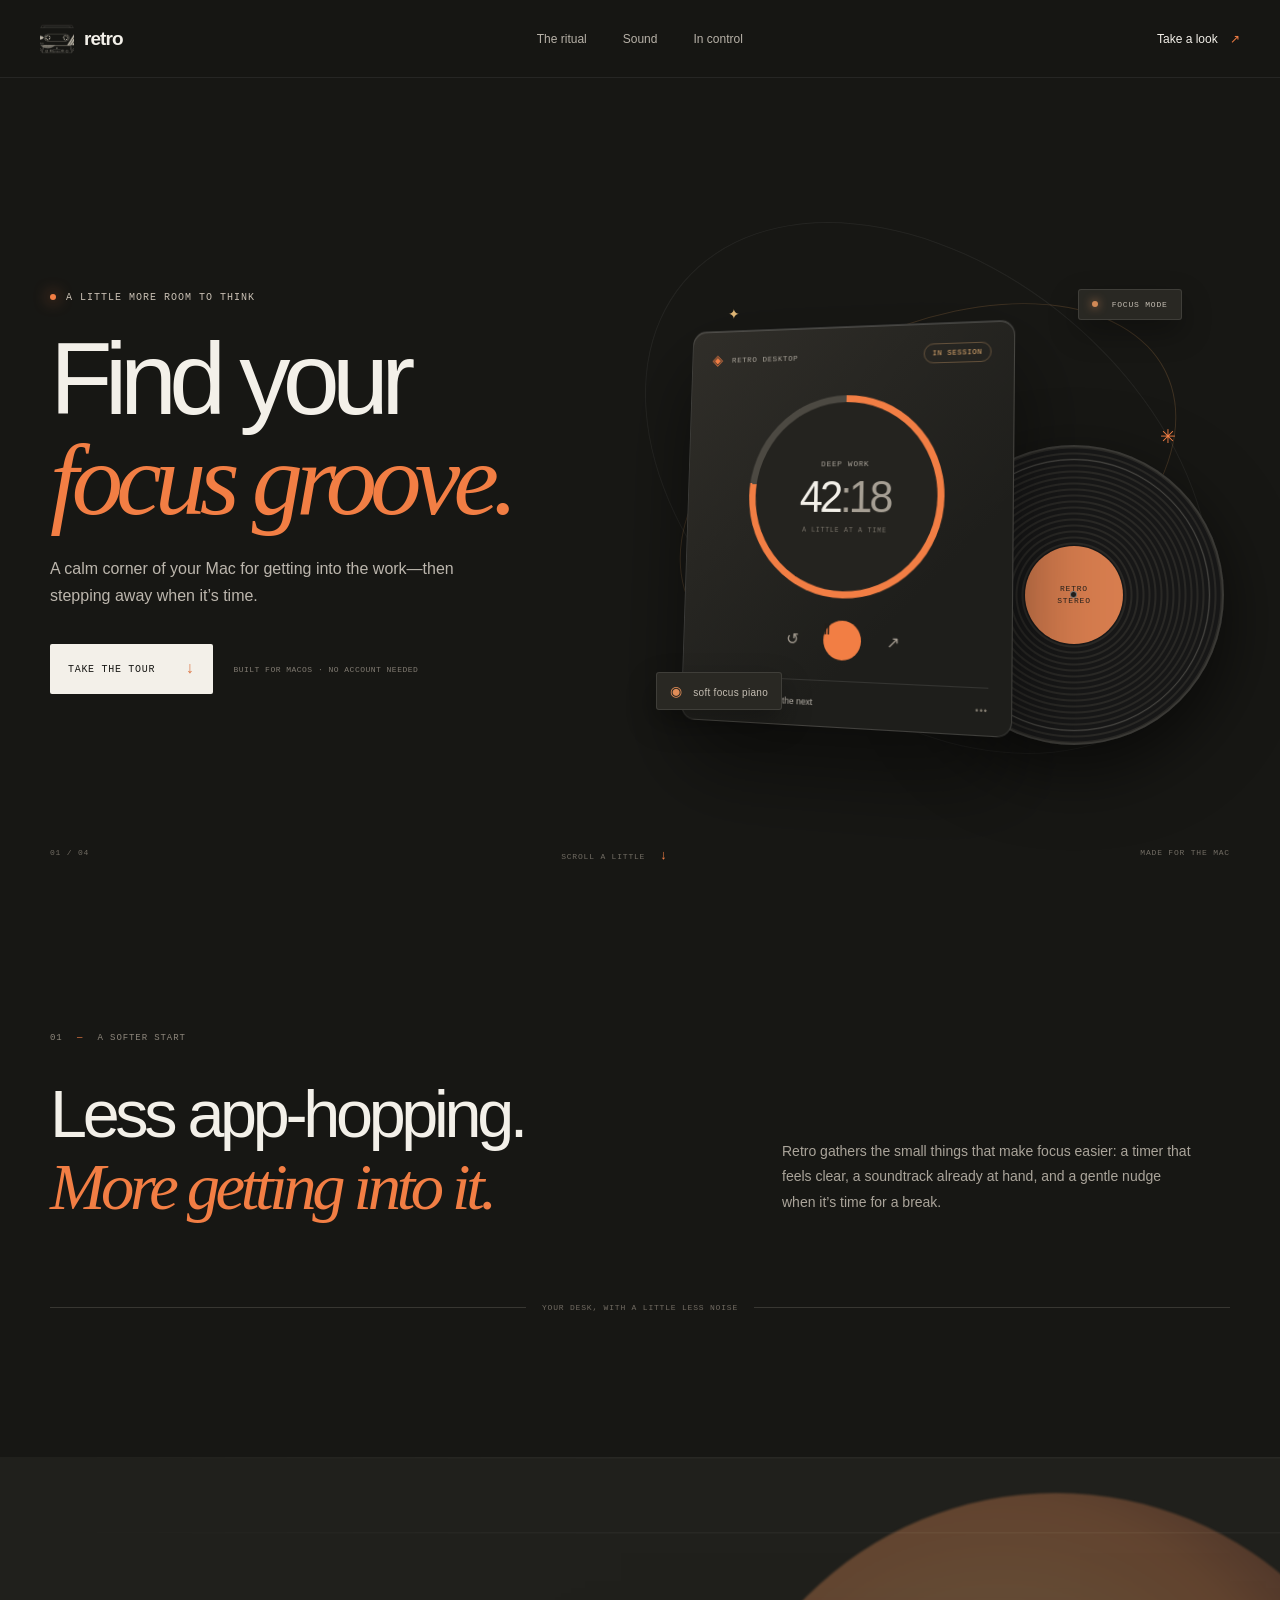
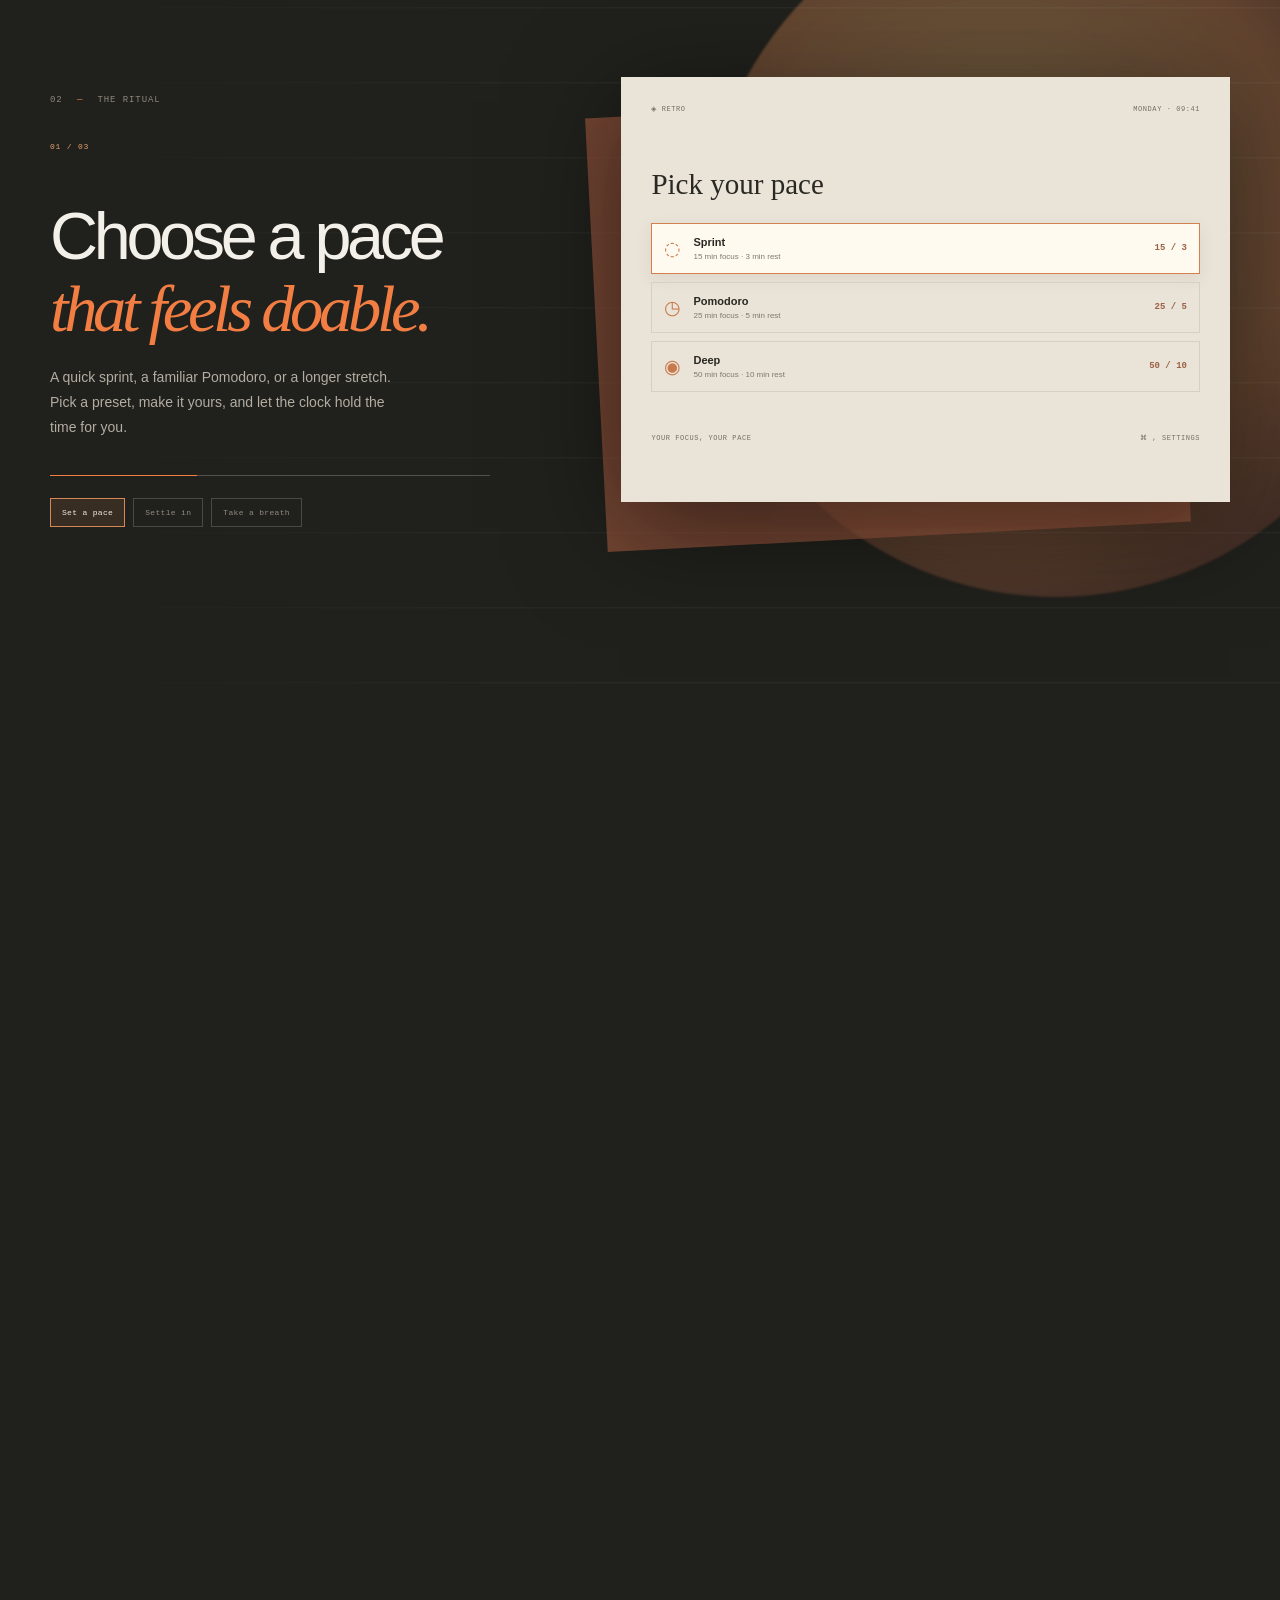
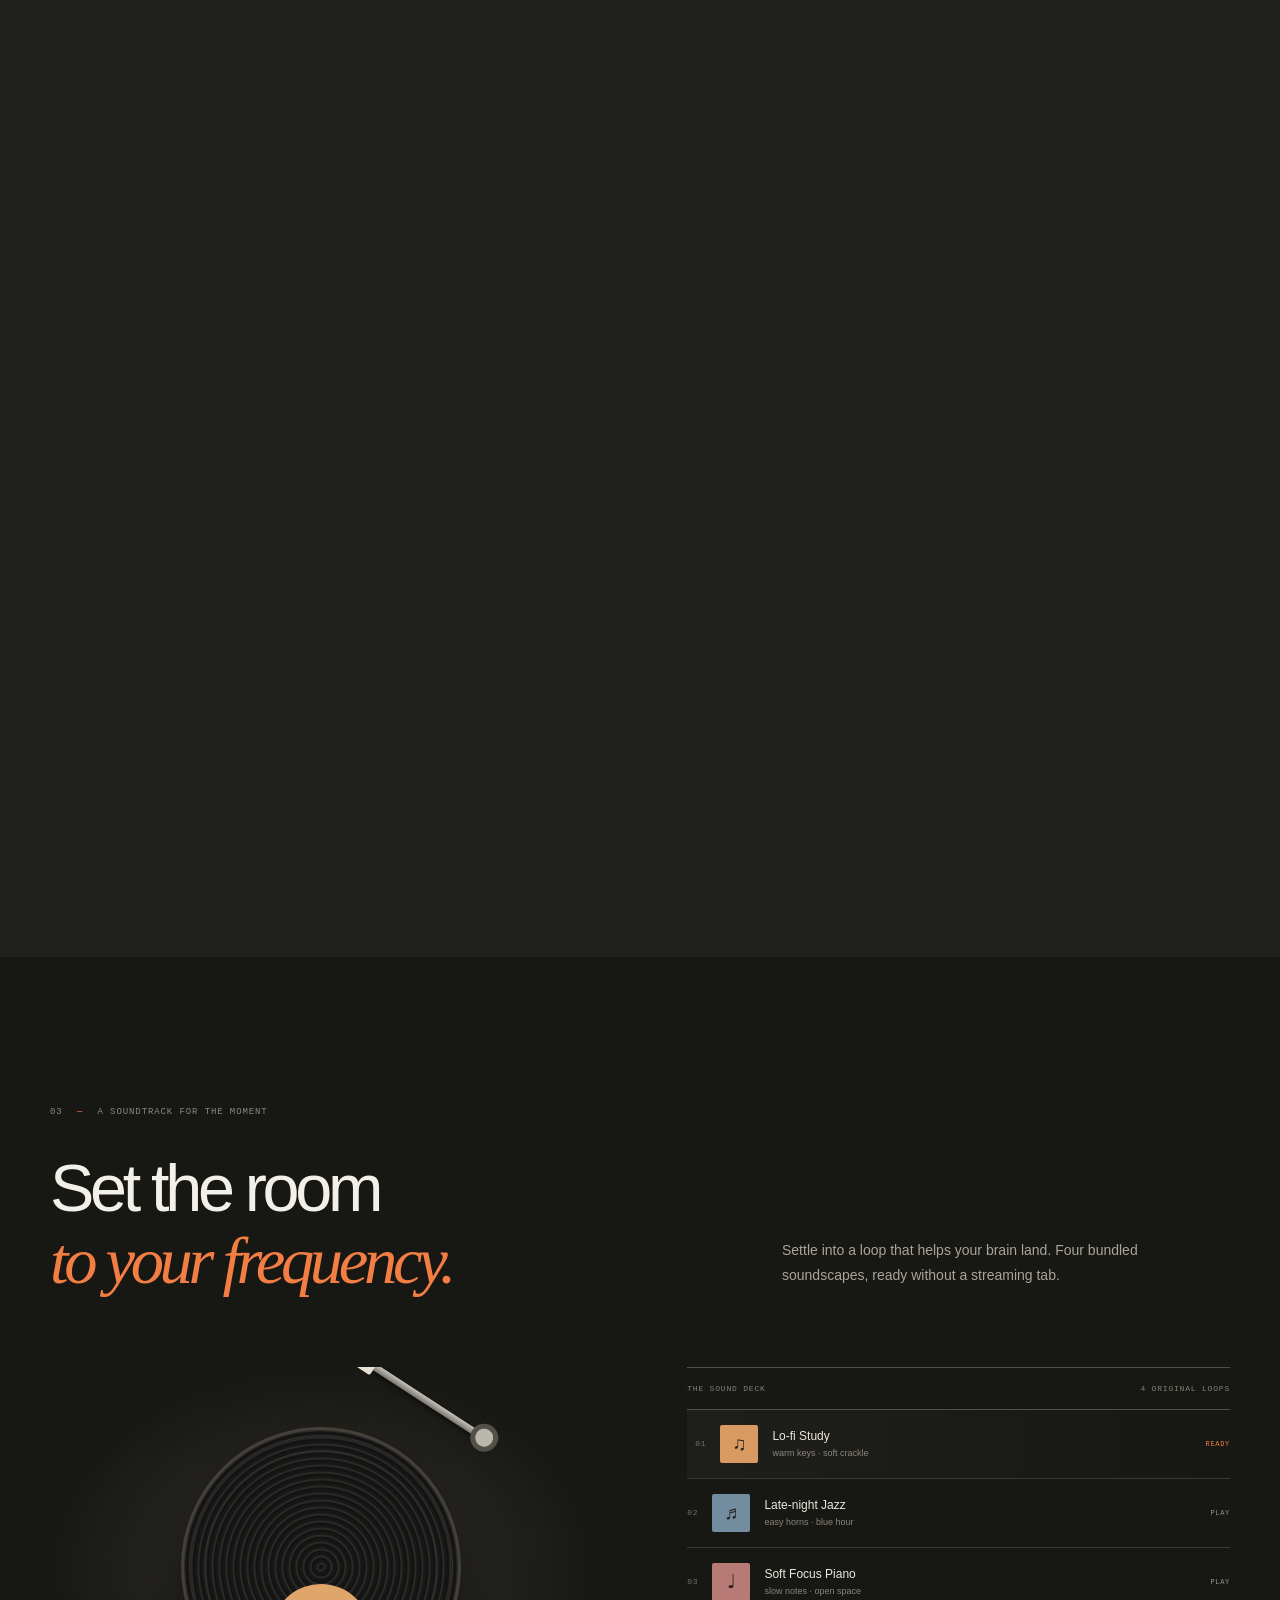
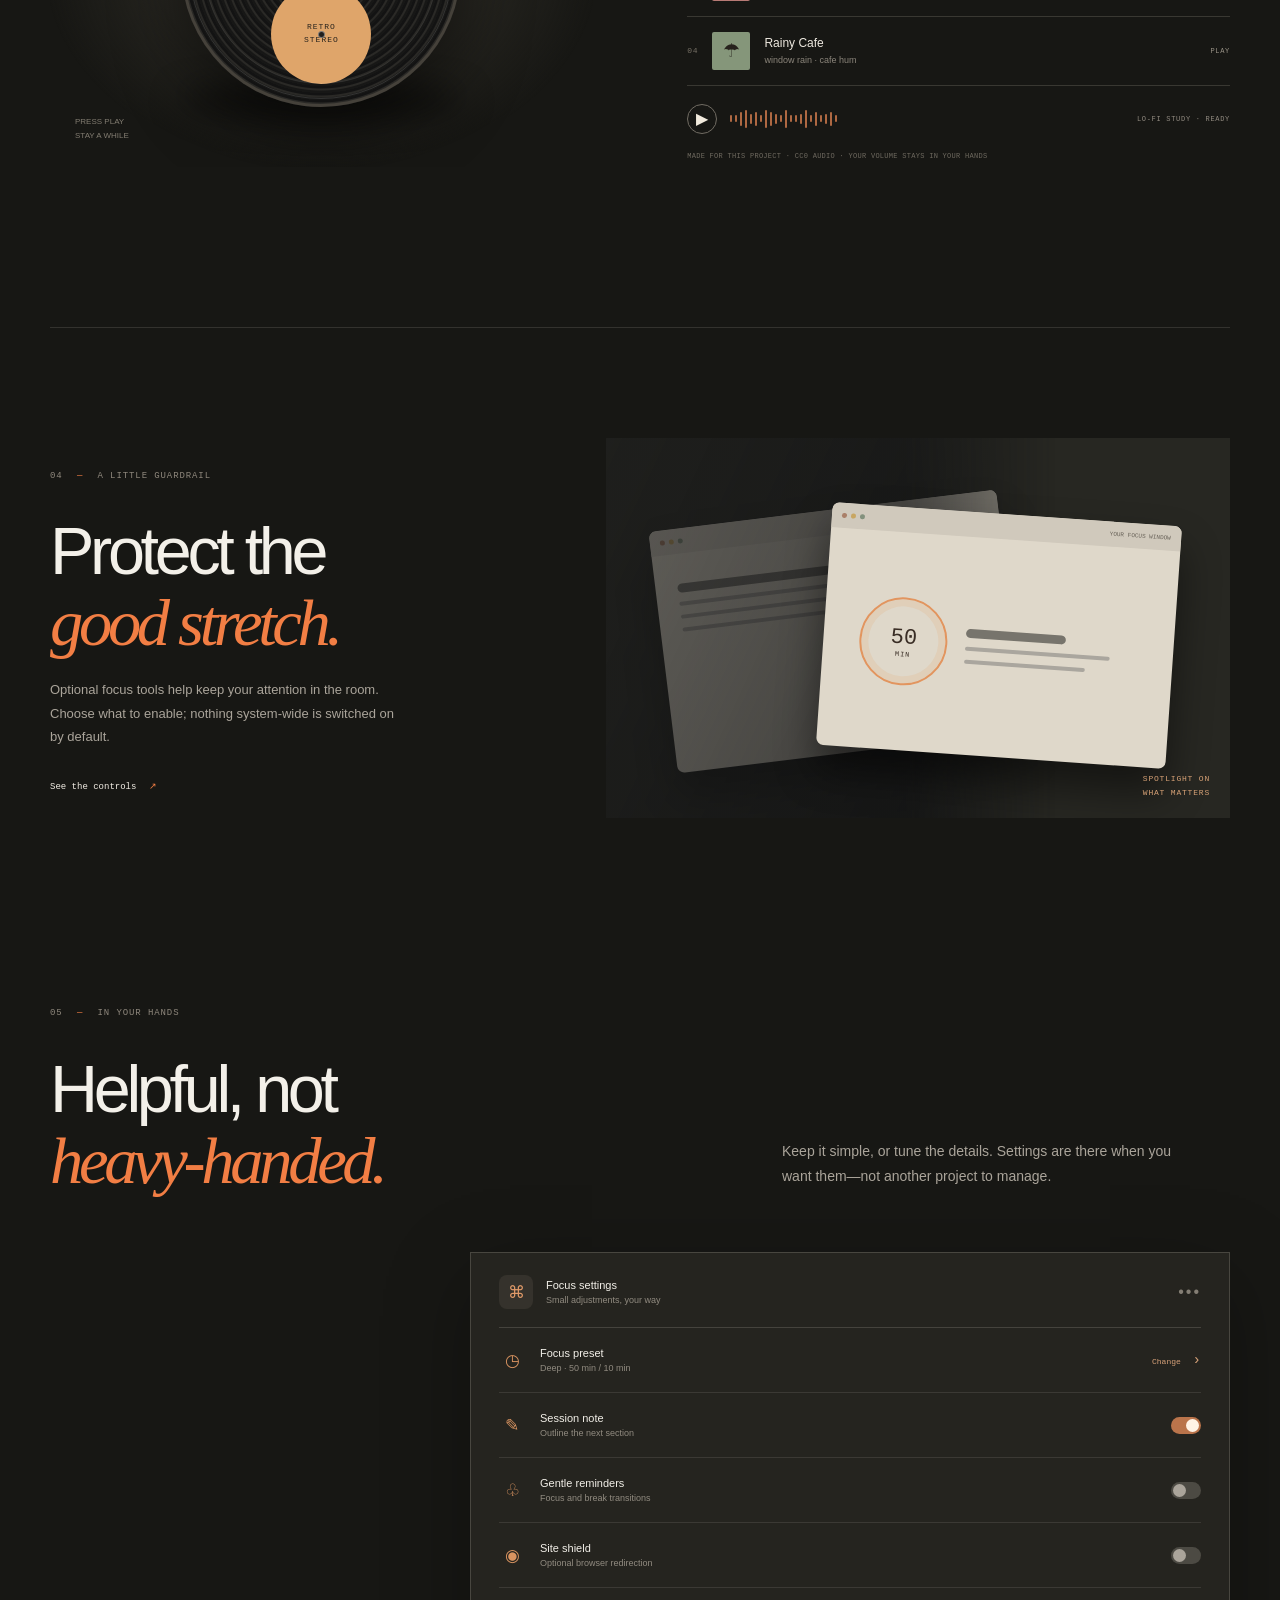
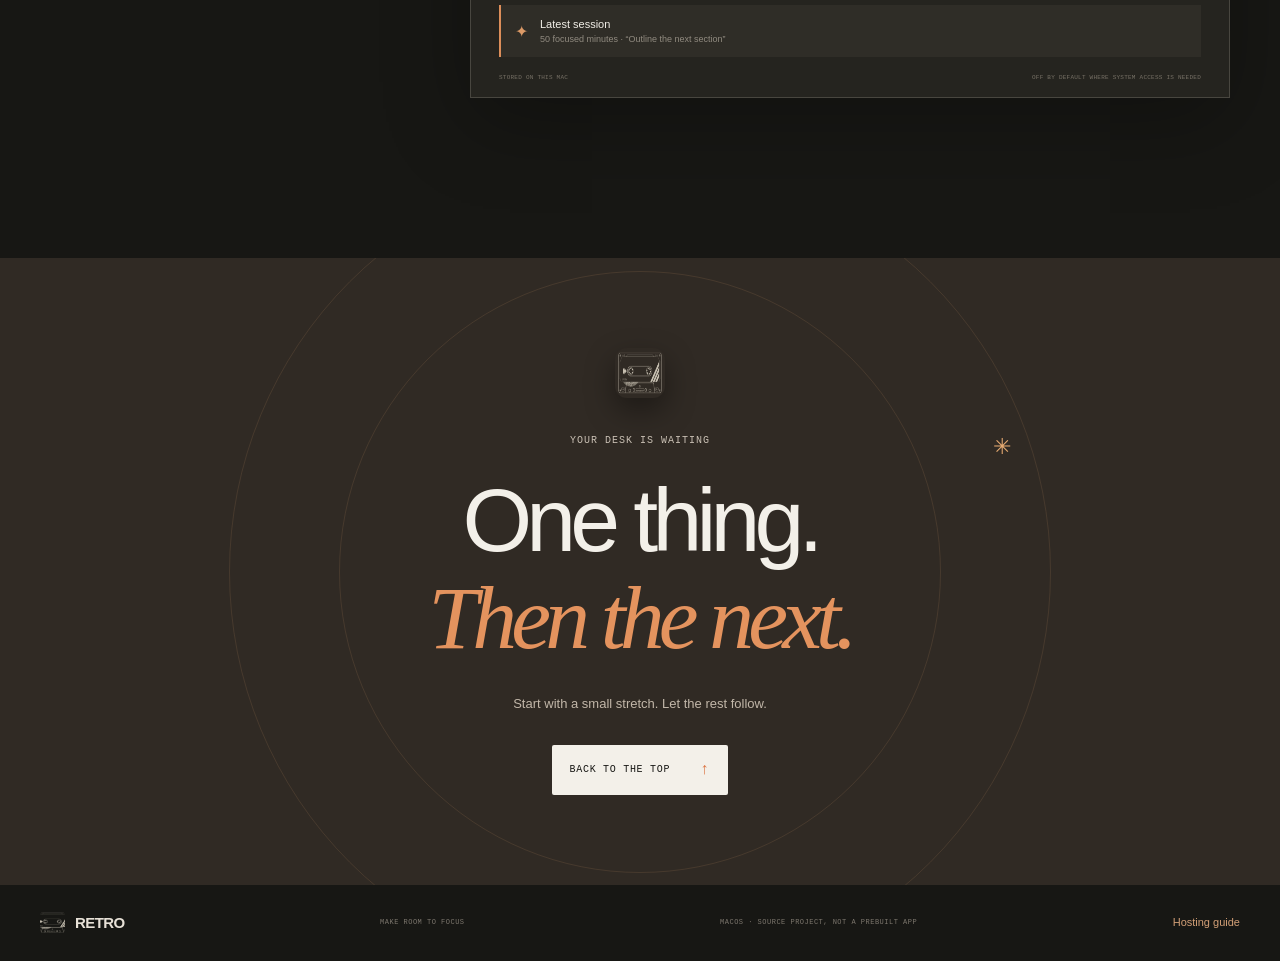
==== retro-site/index.html @ 79393a68 "Add files via upload" ====
<!doctype html>
<html lang="en">
<head>
  <meta charset="utf-8">
  <meta name="viewport" content="width=device-width, initial-scale=1">
  <meta name="theme-color" content="#11110f">
  <meta name="description" content="Retro is a native Mac focus timer with a vinyl sound deck, gentle breaks, and a little more room to think.">
  <title>Retro — make room to focus</title>
  <link rel="icon" type="image/png" href="assets/retro-icon.png">
  <link rel="stylesheet" href="styles.css">
  <script defer src="script.js"></script>
</head>
<body>
  <div class="scroll-meter" aria-hidden="true"><span id="scroll-progress"></span></div>
  <header class="topbar">
    <a class="brand" href="#top" aria-label="Retro home"><img src="assets/retro-mark.png" alt="" width="34" height="34"><span>retro</span></a>
    <nav aria-label="Main navigation"><a href="#ritual">The ritual</a><a href="#sound">Sound</a><a href="#controls">In control</a></nav>
    <a class="nav-cta" href="#inside">Take a look <span aria-hidden="true">↗</span></a>
  </header>

  <main id="top">
    <section class="hero section-shell">
      <div class="hero-copy reveal">
        <p class="eyebrow"><i></i> A little more room to think</p>
        <h1>Find your<br><em>focus groove.</em></h1>
        <p class="hero-lede">A calm corner of your Mac for getting into the work—then stepping away when it’s time.</p>
        <div class="hero-actions"><a class="button button-light" href="#ritual">Take the tour <span>↓</span></a><span class="micro-note">Built for macOS · no account needed</span></div>
      </div>
      <div class="hero-art reveal" aria-label="Illustration of Retro's focus timer and record player">
        <div class="orbit orbit-one"></div><div class="orbit orbit-two"></div>
        <div class="floating-label label-focus"><span class="pulse-dot"></span> FOCUS MODE</div>
        <div class="floating-label label-track"><span class="tiny-disc">◉</span> soft focus piano</div>
        <div class="device-card">
          <div class="device-top"><span class="mini-mark">◈</span><span>RETRO DESKTOP</span><span class="status-pill">IN SESSION</span></div>
          <div class="timer-ring"><div class="ring-inner"><span class="timer-caption">DEEP WORK</span><strong>42<span>:18</span></strong><span class="timer-sub">a little at a time</span></div></div>
          <div class="device-controls"><span class="control-icon">↺</span><span class="play-control" aria-hidden="true">Ⅱ</span><span class="control-icon">↗</span></div>
          <div class="device-task"><span class="task-check">✓</span><span>one thing, then the next</span><span class="task-more">•••</span></div>
        </div>
        <div class="vinyl vinyl-large"><div class="vinyl-label"><span>RETRO<br>STEREO</span><i></i></div></div>
        <div class="spark spark-a">✳</div><div class="spark spark-b">✦</div>
      </div>
      <div class="hero-bottom"><span>01 / 04</span><span class="scroll-hint">SCROLL A LITTLE <b>↓</b></span><span>MADE FOR THE MAC</span></div>
    </section>

    <section class="intro section-shell reveal" id="inside">
      <div class="section-index">01 <span>—</span> A softer start</div>
      <div class="intro-grid"><h2>Less app-hopping.<br><em>More getting into it.</em></h2><p>Retro gathers the small things that make focus easier: a timer that feels clear, a soundtrack already at hand, and a gentle nudge when it’s time for a break.</p></div>
      <div class="intro-rule"><span></span><span>YOUR DESK, WITH A LITTLE LESS NOISE</span><span></span></div>
    </section>

    <section class="story-stage" id="ritual">
      <div class="story-sticky">
        <div class="story-backdrop" aria-hidden="true"><div class="sun-disc"></div><div class="story-lines"></div></div>
        <div class="story-content">
          <div class="story-text">
            <p class="section-index">02 <span>—</span> The ritual</p>
            <p class="story-count" id="story-count">01 / 03</p>
            <h2 id="story-title">Choose a pace<br><em>that feels doable.</em></h2>
            <p id="story-body">A quick sprint, a familiar Pomodoro, or a longer stretch. Pick a preset, make it yours, and let the clock hold the time for you.</p>
            <div class="story-progress"><span id="story-progress"></span></div>
            <div class="story-tabs" role="tablist" aria-label="Focus ritual steps"><button class="story-tab active" data-story="0" role="tab" aria-selected="true">Set a pace</button><button class="story-tab" data-story="1" role="tab" aria-selected="false">Settle in</button><button class="story-tab" data-story="2" role="tab" aria-selected="false">Take a breath</button></div>
          </div>
          <div class="story-window"><div class="story-screen" id="story-screen"><div class="screen-top"><span>◈ RETRO</span><span>MONDAY · 09:41</span></div><div class="preset-head">Pick your pace</div><div class="preset-list"><div class="preset selected"><span class="preset-symbol">◌</span><span><b>Sprint</b><small>15 min focus · 3 min rest</small></span><strong>15 / 3</strong></div><div class="preset"><span class="preset-symbol">◷</span><span><b>Pomodoro</b><small>25 min focus · 5 min rest</small></span><strong>25 / 5</strong></div><div class="preset"><span class="preset-symbol">◉</span><span><b>Deep</b><small>50 min focus · 10 min rest</small></span><strong>50 / 10</strong></div></div><div class="screen-bottom"><span>YOUR FOCUS, YOUR PACE</span><span>⌘ , SETTINGS</span></div></div><div class="window-shadow"></div></div>
        </div>
      </div>
      <div class="story-steps" aria-hidden="true"><div class="story-step" data-step="0"></div><div class="story-step" data-step="1"></div><div class="story-step" data-step="2"></div></div>
    </section>

    <section class="sound-section section-shell" id="sound">
      <div class="section-index">03 <span>—</span> A soundtrack for the moment</div>
      <div class="sound-head"><h2>Set the room<br><em>to your frequency.</em></h2><p>Settle into a loop that helps your brain land. Four bundled soundscapes, ready without a streaming tab.</p></div>
      <div class="sound-layout">
        <div class="record-scene"><div class="record-shadow"></div><div class="record"><div class="groove groove-1"></div><div class="groove groove-2"></div><div class="groove groove-3"></div><div class="record-center"><span>RETRO<br>STEREO</span><i></i></div></div><div class="tonearm"><span></span></div><div class="sound-note">PRESS PLAY<br>STAY A WHILE</div></div>
        <div class="track-picker"><div class="track-picker-top"><span>THE SOUND DECK</span><span>4 ORIGINAL LOOPS</span></div>
          <button class="track-row active" data-track="lofi-study"><span class="track-number">01</span><span class="track-art art-amber">♫</span><span class="track-meta"><b>Lo-fi Study</b><small>warm keys · soft crackle</small></span><span class="track-state">READY</span></button>
          <button class="track-row" data-track="late-night-jazz"><span class="track-number">02</span><span class="track-art art-blue">♬</span><span class="track-meta"><b>Late-night Jazz</b><small>easy horns · blue hour</small></span><span class="track-state">PLAY</span></button>
          <button class="track-row" data-track="soft-piano"><span class="track-number">03</span><span class="track-art art-rose">♩</span><span class="track-meta"><b>Soft Focus Piano</b><small>slow notes · open space</small></span><span class="track-state">PLAY</span></button>
          <button class="track-row" data-track="rainy-cafe"><span class="track-number">04</span><span class="track-art art-green">☂</span><span class="track-meta"><b>Rainy Cafe</b><small>window rain · cafe hum</small></span><span class="track-state">PLAY</span></button>
          <div class="deck-controls"><button id="audio-toggle" class="audio-button" aria-label="Play soundtrack preview">▶</button><div class="waveform" aria-hidden="true"><i></i><i></i><i></i><i></i><i></i><i></i><i></i><i></i><i></i><i></i><i></i><i></i><i></i><i></i><i></i><i></i><i></i><i></i><i></i><i></i><i></i><i></i></div><span class="audio-label" id="audio-label">LO-FI STUDY · READY</span></div>
          <audio id="deck-audio" preload="none" loop src="assets/audio/lofi-study.wav"></audio>
          <p class="sound-footnote">Made for this project · CC0 audio · your volume stays in your hands</p>
        </div>
      </div>
    </section>

    <section class="focus-band section-shell">
      <div class="band-copy"><p class="section-index">04 <span>—</span> A little guardrail</p><h2>Protect the<br><em>good stretch.</em></h2><p>Optional focus tools help keep your attention in the room. Choose what to enable; nothing system-wide is switched on by default.</p><a class="text-link" href="#controls">See the controls <span>↗</span></a></div>
      <div class="curtain-visual"><div class="app-window back-window"><div class="window-dots"><i></i><i></i><i></i></div><div class="fake-lines"><b></b><i></i><i></i><i></i></div></div><div class="app-window front-window"><div class="window-dots"><i></i><i></i><i></i><span>YOUR FOCUS WINDOW</span></div><div class="focus-art"><div class="focus-orb">50<small>MIN</small></div><div class="fake-lines"><b></b><i></i><i></i></div></div></div><div class="curtain-wash"></div><div class="curtain-caption">SPOTLIGHT ON<br>WHAT MATTERS</div></div>
    </section>

    <section class="controls-section section-shell" id="controls">
      <div class="section-index">05 <span>—</span> In your hands</div><div class="controls-head"><h2>Helpful, not<br><em>heavy-handed.</em></h2><p>Keep it simple, or tune the details. Settings are there when you want them—not another project to manage.</p></div>
      <div class="settings-card"><div class="settings-title"><span class="settings-icon">⌘</span><span><b>Focus settings</b><small>Small adjustments, your way</small></span><span class="settings-dots">•••</span></div><div class="settings-item"><span class="setting-symbol">◷</span><span><b>Focus preset</b><small>Deep · 50 min / 10 min</small></span><span class="setting-value">Change <i>›</i></span></div><div class="settings-item"><span class="setting-symbol">✎</span><span><b>Session note</b><small>Outline the next section</small></span><span class="setting-switch on"><i></i></span></div><div class="settings-item"><span class="setting-symbol">♧</span><span><b>Gentle reminders</b><small>Focus and break transitions</small></span><span class="setting-switch"><i></i></span></div><div class="settings-item"><span class="setting-symbol">◉</span><span><b>Site shield</b><small>Optional browser redirection</small></span><span class="setting-switch"><i></i></span></div><div class="settings-note"><span>✦</span><span><b>Latest session</b><small>50 focused minutes · “Outline the next section”</small></span></div><div class="settings-bottom"><span>STORED ON THIS MAC</span><span>OFF BY DEFAULT WHERE SYSTEM ACCESS IS NEEDED</span></div></div>
    </section>

    <section class="closing section-shell"><div class="closing-mark"><img src="assets/retro-mark.png" alt="" width="50" height="50"></div><p class="eyebrow">YOUR DESK IS WAITING</p><h2>One thing.<br><em>Then the next.</em></h2><p>Start with a small stretch. Let the rest follow.</p><a href="#top" class="button button-light">Back to the top <span>↑</span></a><div class="closing-spark">✳</div></section>
  </main>
  <footer class="footer"><a class="brand footer-brand" href="#top"><img src="assets/retro-mark.png" alt="" width="25" height="25"><span>retro</span></a><span>MAKE ROOM TO FOCUS</span><span>MACOS · SOURCE PROJECT, NOT A PREBUILT APP</span><a href="README.md">Hosting guide</a></footer>
</body>
</html>
---- retro-site/styles.css ----
:root{--ink:#171714;--paper:#f3f0e9;--cream:#e8e2d6;--orange:#f27e44;--amber:#e8b166;--muted:#8f8a80;--line:rgba(255,255,255,.15);--mono:'DM Mono',monospace;--sans:'DM Sans',sans-serif;--serif:'Playfair Display',Georgia,serif;--mx:min(1180px,calc(100% - 88px));}
*{box-sizing:border-box}html{scroll-behavior:smooth;scroll-padding-top:88px}body{margin:0;background:var(--ink);color:var(--paper);font-family:var(--sans);-webkit-font-smoothing:antialiased}a{color:inherit;text-decoration:none}button{font:inherit}.scroll-meter{height:2px;position:fixed;z-index:30;top:0;left:0;right:0;background:transparent}.scroll-meter span{display:block;width:0;height:100%;background:var(--orange);transform-origin:left}.topbar{height:78px;padding:0 max(40px,calc((100% - 1320px)/2));display:flex;align-items:center;justify-content:space-between;position:sticky;top:0;z-index:20;background:rgba(23,23,20,.82);backdrop-filter:blur(20px);border-bottom:1px solid rgba(255,255,255,.07)}.brand{display:flex;align-items:center;gap:10px;font-size:19px;font-weight:600;letter-spacing:-.05em}.brand img{border-radius:8px;object-fit:cover}.topbar nav{display:flex;gap:36px;color:#b8b2a8;font-size:12px}.topbar nav a,.nav-cta,.text-link{transition:color .2s}.topbar nav a:hover,.nav-cta:hover,.text-link:hover{color:var(--orange)}.nav-cta{font-size:12px;color:var(--paper)}.nav-cta span{color:var(--orange);margin-left:9px}.section-shell{width:var(--mx);margin:0 auto}.hero{height:min(810px,calc(100svh - 78px));min-height:680px;position:relative;display:grid;grid-template-columns:1fr 1.05fr;align-items:center;padding-top:10px}.eyebrow,.section-index,.micro-note,.hero-bottom,.floating-label,.device-top,.timer-caption,.timer-sub,.task-check,.hero-bottom,.intro-rule,.story-count,.story-tab,.screen-top,.screen-bottom,.track-picker-top,.track-number,.track-state,.audio-label,.sound-footnote,.curtain-caption,.settings-bottom,.footer,.button{font-family:var(--mono);text-transform:uppercase;letter-spacing:.1em}.eyebrow{font-size:10px;color:#c9c0b4;display:flex;align-items:center;gap:10px}.eyebrow i{width:6px;height:6px;border-radius:50%;background:var(--orange);box-shadow:0 0 16px var(--orange)}.hero h1{font-size:clamp(60px,8vw,112px);line-height:.98;letter-spacing:-.075em;margin:26px 0 24px;font-weight:500}.hero h1 em,.intro h2 em,.story-text h2 em,.sound-head h2 em,.band-copy h2 em,.controls-head h2 em,.closing h2 em{font-family:var(--serif);font-weight:500;letter-spacing:-.065em}.hero h1 em{color:var(--orange)}.hero-lede{color:#bcb6ad;font-size:16px;line-height:1.7;max-width:410px}.hero-actions{display:flex;align-items:center;gap:20px;margin-top:35px}.button{display:inline-flex;align-items:center;gap:30px;padding:16px 18px;font-size:10px;letter-spacing:.07em;border-radius:2px;transition:transform .2s,background .2s}.button:hover{transform:translateY(-3px)}.button-light{background:var(--paper);color:var(--ink)}.button-light span{font-size:16px;color:#dc7543}.micro-note{font-size:8px;color:#817b72;letter-spacing:.06em}.hero-art{position:relative;height:570px;display:grid;place-items:center;perspective:900px}.orbit{position:absolute;border:1px solid rgba(231,166,97,.19);border-radius:50%;transform:rotate(-26deg)}.orbit-one{width:530px;height:320px}.orbit-two{width:640px;height:440px;transform:rotate(40deg);border-color:rgba(255,255,255,.06)}.device-card{width:340px;padding:20px 22px 16px;border-radius:15px;background:linear-gradient(135deg,#302e29,#1e1e1b 70%);box-shadow:0 40px 90px rgba(0,0,0,.5),inset 0 1px rgba(255,255,255,.15);border:1px solid rgba(255,255,255,.12);position:absolute;z-index:2;left:8%;top:21%;transform:rotateY(-12deg) rotateX(4deg);animation:float 7s ease-in-out infinite}.device-top{font-size:8px;color:#aaa49a;display:flex;align-items:center;gap:9px}.mini-mark{color:var(--orange);font-size:15px}.status-pill{margin-left:auto;color:#f0b777;border:1px solid rgba(240,183,119,.3);border-radius:20px;padding:5px 8px;font-size:7px}.timer-ring{width:204px;height:204px;margin:30px auto 22px;border-radius:50%;background:conic-gradient(var(--orange) 0 77%,#4c4942 77% 100%);display:grid;place-items:center;position:relative}.timer-ring:before{content:"";position:absolute;inset:7px;border-radius:50%;background:#24231f}.ring-inner{display:flex;flex-direction:column;align-items:center;z-index:1}.timer-caption{font-size:8px;color:#aaa49a}.ring-inner strong{font-size:44px;letter-spacing:-.07em;font-weight:500;margin:4px 0}.ring-inner strong span{color:#a69f94}.timer-sub{font-size:7px;color:#777168}.device-controls{display:flex;align-items:center;justify-content:center;gap:26px}.control-icon{color:#a39b90;font-size:16px}.play-control{border:0;width:39px;height:39px;border-radius:50%;background:var(--orange);color:#211d19;cursor:pointer;font-size:15px}.device-task{display:flex;gap:10px;align-items:center;border-top:1px solid rgba(255,255,255,.1);margin-top:20px;padding-top:14px;color:#beb8af;font-size:9px}.task-check{font-size:9px;color:#151512;background:#89a58c;border-radius:50%;width:14px;height:14px;display:grid;place-items:center}.task-more{margin-left:auto;color:#857e72;letter-spacing:1px}.vinyl{position:absolute;width:300px;height:300px;border-radius:50%;background:repeating-radial-gradient(circle at center,#171717 0 2px,#292825 3px 4px,#171717 5px 6px);box-shadow:0 24px 70px rgba(0,0,0,.6),inset 0 0 0 2px #3a3935;display:grid;place-items:center}.vinyl-large{right:1%;bottom:5%;animation:spin 38s linear infinite}.vinyl:before{content:"";position:absolute;width:90%;height:90%;border-radius:50%;border:1px solid rgba(255,255,255,.12)}.vinyl-label{width:98px;height:98px;border-radius:50%;background:#d87d4e;color:#27221d;display:grid;place-items:center;text-align:center;font-family:var(--mono);font-size:8px;line-height:1.5;letter-spacing:.1em;position:relative}.vinyl-label i,.record-center i{position:absolute;width:7px;height:7px;border-radius:50%;background:#211e1b;border:1px solid rgba(255,255,255,.4)}.floating-label{position:absolute;z-index:3;background:#292823;border:1px solid rgba(255,255,255,.1);padding:10px 13px;border-radius:3px;font-size:8px;color:#c5beb3;box-shadow:0 12px 30px #0005}.label-focus{right:8%;top:15%}.label-track{left:5%;bottom:11%;font-family:var(--sans);text-transform:none;letter-spacing:.03em;font-size:10px}.pulse-dot{display:inline-block;width:6px;height:6px;background:#d18956;border-radius:50%;margin-right:8px;box-shadow:0 0 10px #d18956}.tiny-disc{color:#e08c57;font-size:14px;margin-right:8px}.spark{position:absolute;color:var(--orange);font-size:19px}.spark-a{right:9%;top:39%}.spark-b{left:17%;top:18%;color:#e7bc79;font-size:14px}.hero-bottom{position:absolute;bottom:25px;left:0;right:0;display:flex;justify-content:space-between;color:#716c63;font-size:8px}.scroll-hint b{color:var(--orange);margin-left:9px;font-size:13px}.intro{padding-top:145px;padding-bottom:145px}.section-index{font-size:9px;color:#8e877c}.section-index span{color:var(--orange);padding:0 8px}.intro-grid,.sound-head,.controls-head{display:grid;grid-template-columns:1.2fr .8fr;gap:60px;align-items:end;margin-top:36px}.intro h2,.story-text h2,.sound-head h2,.band-copy h2,.controls-head h2,.closing h2{font-weight:500;font-size:clamp(42px,5.2vw,70px);line-height:1.08;letter-spacing:-.065em;margin:0}.intro h2 em,.story-text h2 em,.sound-head h2 em,.band-copy h2 em,.controls-head h2 em,.closing h2 em{color:var(--orange)}.intro-grid p,.sound-head p,.controls-head p{color:#aaa49a;line-height:1.8;font-size:14px;max-width:410px;margin:0 0 8px}.intro-rule{display:flex;align-items:center;gap:16px;color:#716b62;font-size:8px;margin-top:80px}.intro-rule span:first-child,.intro-rule span:last-child{height:1px;background:#383732;flex:1}.story-stage{height:300vh;position:relative;background:#20201c}.story-sticky{height:100vh;min-height:700px;position:sticky;top:0;overflow:hidden;display:flex;align-items:center}.story-backdrop{position:absolute;inset:0;overflow:hidden}.sun-disc{position:absolute;width:55vw;height:55vw;max-width:760px;max-height:760px;border-radius:50%;right:-10%;top:4%;background:radial-gradient(circle at 42% 44%,#f7c982,#dd8854 53%,#7a4136 78%,transparent 79%);opacity:.35;filter:blur(1px);transition:transform .8s ease}.story-lines{position:absolute;inset:0;background:repeating-linear-gradient(0deg,transparent 0 73px,rgba(255,255,255,.04) 74px 75px);mask-image:linear-gradient(90deg,transparent,#000 50%,#000)}.story-content{width:var(--mx);margin:auto;display:grid;grid-template-columns:.82fr 1.18fr;gap:9%;align-items:center;position:relative;z-index:1}.story-text{max-width:440px}.story-text h2{margin:50px 0 20px}.story-text>p:not(.section-index):not(.story-count){font-size:14px;line-height:1.8;color:#b3ada2;max-width:360px}.story-count{font-size:8px;color:#e2a46f;margin-top:37px}.story-progress{height:1px;background:#54514a;margin-top:35px;position:relative}.story-progress span{position:absolute;left:0;top:0;width:33%;height:1px;background:var(--orange);transition:width .4s}.story-tabs{display:flex;gap:8px;margin-top:22px}.story-tab{font-size:8px;letter-spacing:.04em;text-transform:none;color:#918b81;border:1px solid #4b4943;background:transparent;padding:9px 11px;cursor:pointer}.story-tab.active{color:#f5eee4;border-color:#d88856;background:rgba(216,136,86,.12)}.story-window{position:relative;padding:0 0 35px 25px}.story-screen{min-height:425px;background:#e9e3d8;color:#292822;padding:28px 30px 22px;box-shadow:0 25px 100px #0008;position:relative;z-index:1;transition:transform .5s,opacity .4s}.window-shadow{position:absolute;left:0;right:50px;top:26px;bottom:0;background:#a75d42;opacity:.62;transform:rotate(-3deg)}.screen-top,.screen-bottom{font-size:7px;letter-spacing:.08em;color:#756e63;display:flex;justify-content:space-between}.preset-head{font-family:var(--serif);font-size:29px;margin:55px 0 22px}.preset-list{display:grid;gap:8px}.preset{border:1px solid #d5cfc4;padding:12px;display:flex;gap:12px;align-items:center}.preset.selected{background:#fffaf0;border-color:#d38051;box-shadow:0 5px 15px #7c614018}.preset-symbol{font-size:19px;color:#c9794b}.preset b,.preset small{display:block}.preset b{font-size:11px}.preset small{font-size:8px;color:#7e776d;margin-top:4px}.preset strong{font-family:var(--mono);font-size:9px;margin-left:auto;color:#9b6144}.screen-bottom{margin-top:42px;font-size:7px}.story-step{height:100vh}.sound-section{padding-top:150px;padding-bottom:160px}.sound-head{margin-bottom:70px}.sound-layout{display:grid;grid-template-columns:1fr 1fr;gap:8%;align-items:center}.record-scene{height:400px;position:relative;display:grid;place-items:center;overflow:hidden;background:radial-gradient(ellipse at center,#39332b 0,#25241f 43%,transparent 72%)}.record{width:280px;height:280px;border-radius:50%;position:relative;background:repeating-radial-gradient(circle,#131313 0 2px,#2a2926 3px 4px,#171716 5px 7px);box-shadow:0 30px 65px #0008,inset 0 0 0 3px #45413a;display:grid;place-items:center;animation:spin 48s linear infinite}.record:before,.record:after{content:"";position:absolute;border-radius:50%;border:1px solid #ffffff20;inset:8px}.record:after{inset:23px;border-color:#ffffff12}.record-center{width:100px;height:100px;border-radius:50%;background:#dfa56a;color:#27221c;display:grid;place-items:center;text-align:center;font:8px/1.6 var(--mono);letter-spacing:.12em;position:relative}.tonearm{position:absolute;width:145px;height:7px;background:linear-gradient(#c8c4bc,#77746e);right:19%;top:16%;transform:rotate(33deg);transform-origin:92% center;border-radius:5px;box-shadow:0 2px 4px #0008;z-index:2}.tonearm:after{content:"";position:absolute;width:18px;height:18px;border-radius:50%;background:#bcb7ad;right:-4px;top:-6px;box-shadow:0 0 0 5px #53504a}.tonearm span{position:absolute;left:-9px;bottom:-6px;width:19px;height:11px;background:#e7e0d5;border-radius:2px}.sound-note{position:absolute;bottom:24px;left:25px;font-size:8px;line-height:1.7;color:#827c71}.record-shadow{position:absolute;width:285px;height:35px;border-radius:50%;background:#0008;bottom:48px;filter:blur(16px)}.track-picker{border-top:1px solid #514e47}.track-picker-top{padding:16px 0;border-bottom:1px solid #514e47;display:flex;justify-content:space-between;color:#858076;font-size:8px}.track-row{width:100%;display:flex;align-items:center;text-align:left;gap:14px;padding:15px 0;border:0;border-bottom:1px solid #393832;background:transparent;color:#ede8df;cursor:pointer;transition:padding .2s,background .2s}.track-row:hover,.track-row.active{padding-left:8px;background:linear-gradient(90deg,#ffffff08,transparent)}.track-number{font-size:8px;color:#777166}.track-art{display:grid;place-items:center;width:38px;height:38px;border-radius:2px;font-size:19px;color:#27221d}.art-amber{background:#d89a61}.art-blue{background:#728ca0}.art-rose{background:#b87a75}.art-green{background:#85967a}.track-meta b,.track-meta small{display:block}.track-meta b{font-size:12px;font-weight:500}.track-meta small{font-size:9px;color:#8b857b;margin-top:5px}.track-state{font-size:7px;color:#9b9488;margin-left:auto}.track-row.active .track-state{color:var(--orange)}.deck-controls{display:flex;align-items:center;gap:13px;padding-top:18px}.audio-button{width:30px;height:30px;border:1px solid #716c63;border-radius:50%;background:transparent;color:#f1eadd;cursor:pointer}.waveform{flex:1;display:flex;align-items:center;gap:3px;height:22px}.waveform i{display:block;width:2px;border-radius:3px;height:var(--h,7px);background:#d47d4d;opacity:.8}.waveform i:nth-child(3n){--h:14px}.waveform i:nth-child(4n){--h:18px}.waveform i:nth-child(5n){--h:10px}.waveform.playing i{animation:wave .8s ease-in-out infinite alternate}.waveform.playing i:nth-child(2n){animation-delay:.2s}.waveform.playing i:nth-child(3n){animation-delay:.4s}.audio-label{font-size:7px;color:#918a80}.sound-footnote{font-size:7px;color:#6f6a60;letter-spacing:.04em;margin-top:18px}.focus-band{padding:110px 0 130px;display:grid;grid-template-columns:.85fr 1.15fr;gap:8%;align-items:center;border-top:1px solid #33322e}.band-copy h2{margin:35px 0 19px}.band-copy>p:not(.section-index){font-size:13px;line-height:1.8;color:#aaa49a;max-width:345px}.text-link{display:inline-block;margin-top:20px;font-family:var(--mono);font-size:9px;color:#f3eee5}.text-link span{color:var(--orange);margin-left:7px}.curtain-visual{height:380px;position:relative;overflow:hidden;background:#272722;display:grid;place-items:center}.app-window{position:absolute;width:56%;height:64%;border-radius:7px;background:#dfd8ca;color:#25231f;box-shadow:0 24px 40px #0007;overflow:hidden}.back-window{left:9%;top:19%;transform:rotate(-7deg);opacity:.58}.front-window{right:9%;top:20%;transform:rotate(4deg);z-index:2}.window-dots{height:25px;display:flex;align-items:center;gap:4px;padding:0 10px;background:#d0c9bc}.window-dots i{width:5px;height:5px;border-radius:50%;background:#aa7f68}.window-dots i:nth-child(2){background:#c8a662}.window-dots i:nth-child(3){background:#83917d}.window-dots span{font:6px var(--mono);margin-left:auto;color:#686258}.fake-lines{display:grid;gap:9px;padding:30px 22px}.fake-lines b{width:62%;height:9px;border-radius:5px;background:#77746c}.fake-lines i{height:4px;width:90%;border-radius:5px;background:#aaa69e}.fake-lines i:nth-child(3){width:75%}.fake-lines i:nth-child(4){width:50%}.focus-art{display:flex;align-items:center;justify-content:center;gap:8px;height:calc(100% - 25px);padding:10px}.focus-art .fake-lines{padding:10px;width:55%}.focus-orb{height:88px;width:88px;border:2px solid #e2955f;border-radius:50%;display:grid;place-content:center;text-align:center;color:#392d25;font:22px var(--mono);box-shadow:inset 0 0 0 7px #dfb58f4a}.focus-orb small{font-size:7px;letter-spacing:.13em}.curtain-wash{position:absolute;inset:0;background:linear-gradient(115deg,rgba(16,17,20,.35),rgba(12,13,15,.84));z-index:1;mask-image:linear-gradient(90deg,#000 0%,#000 48%,transparent 72%)}.curtain-caption{position:absolute;right:20px;bottom:18px;z-index:3;font-size:8px;color:#d8a276;line-height:1.7;text-align:right}.controls-section{padding:60px 0 160px}.controls-head{margin-bottom:55px}.settings-card{max-width:760px;margin-left:auto;background:#25241f;border:1px solid #48463f;padding:22px 28px 16px;box-shadow:0 24px 80px #0004}.settings-title{display:flex;align-items:center;gap:13px;padding-bottom:18px;border-bottom:1px solid #45433d}.settings-icon{display:grid;place-items:center;width:34px;height:34px;border-radius:8px;background:#35322c;color:#e09a69;font-size:17px}.settings-title b,.settings-title small,.settings-item b,.settings-item small,.settings-note b,.settings-note small{display:block}.settings-title b,.settings-item b,.settings-note b{font-size:11px;font-weight:500}.settings-title small,.settings-item small,.settings-note small{font-size:9px;color:#918b80;margin-top:4px}.settings-dots{margin-left:auto;color:#847e74;letter-spacing:2px}.settings-item{min-height:65px;display:flex;align-items:center;gap:15px;border-bottom:1px solid #3b3934}.setting-symbol{width:26px;text-align:center;color:#d89360;font-size:17px}.setting-value{font:8px var(--mono);color:#d9a37a;margin-left:auto}.setting-value i{font-size:14px;font-style:normal;margin-left:7px}.setting-switch{margin-left:auto;width:30px;height:17px;border-radius:12px;background:#4c4a43;padding:2px}.setting-switch i{display:block;width:13px;height:13px;border-radius:50%;background:#aaa49a}.setting-switch.on{background:#ba744b}.setting-switch.on i{margin-left:auto;background:#fff3e6}.settings-note{display:flex;gap:12px;align-items:center;margin:17px 0;padding:13px 14px;background:#2f2d27;border-left:2px solid #dc8e5a}.settings-note>span:first-child{color:#dc9a67}.settings-bottom{display:flex;justify-content:space-between;font-size:6px;color:#777166;letter-spacing:.04em}.closing{min-height:600px;position:relative;background:#302a24;display:flex;flex-direction:column;align-items:center;justify-content:center;text-align:center;overflow:hidden;width:100%;max-width:none;padding:90px 30px}.closing:before,.closing:after{content:"";position:absolute;border:1px solid #d79a6922;border-radius:50%;width:600px;height:600px}.closing:after{width:820px;height:820px}.closing-mark{margin-bottom:23px;position:relative;z-index:1}.closing-mark img{border-radius:12px;box-shadow:0 12px 30px #0006}.closing .eyebrow{position:relative;z-index:1}.closing h2{font-size:clamp(56px,7vw,90px);position:relative;z-index:1;margin:16px 0}.closing h2 em{color:#e4935e}.closing>p:not(.eyebrow){font-size:13px;color:#c2b7a9;position:relative;z-index:1}.closing .button{position:relative;z-index:1;margin-top:21px}.closing-spark{position:absolute;color:#e6aa71;font-size:22px;right:21%;top:28%}.footer{min-height:75px;width:min(1320px,calc(100% - 80px));margin:auto;display:flex;align-items:center;justify-content:space-between;color:#7d776e;font-size:7px;letter-spacing:.07em}.footer-brand{font-family:var(--sans);font-size:15px;color:#e7e1d7;letter-spacing:-.04em}.footer-brand img{border-radius:6px}.footer>a:last-child{color:#d4a077;text-transform:none;font:11px var(--sans);letter-spacing:0}.reveal{opacity:0;transform:translateY(24px);transition:opacity .8s ease,transform .8s cubic-bezier(.2,.7,.2,1)}.reveal.visible{opacity:1;transform:translateY(0)}@keyframes float{0%,100%{transform:rotateY(-12deg) rotateX(4deg) translateY(0)}50%{transform:rotateY(-12deg) rotateX(4deg) translateY(-12px)}}@keyframes spin{to{transform:rotate(360deg)}}@keyframes wave{to{transform:scaleY(.45);opacity:.4}}
@media(max-width:900px){:root{--mx:calc(100% - 48px)}.topbar{padding:0 24px}.hero{grid-template-columns:1fr 1fr;min-height:640px}.hero-art{transform:scale(.85);transform-origin:center}.device-card{left:-2%}.vinyl-large{right:-10%}.intro-grid,.sound-head,.controls-head{gap:35px}.story-content{gap:4%}.story-window{padding-left:10px}.sound-layout{gap:4%}.tonearm{right:10%}.focus-band{gap:4%}}
@media(max-width:680px){:root{--mx:calc(100% - 40px)}html{scroll-padding-top:70px}.topbar{height:66px;padding:0 18px}.brand{font-size:17px}.topbar nav{gap:15px;font-size:10px}.topbar nav a:first-child{display:none}.nav-cta{font-size:10px}.hero{height:auto;min-height:920px;padding-top:80px;display:flex;flex-direction:column;align-items:flex-start;justify-content:flex-start}.hero h1{font-size:clamp(62px,17vw,94px)}.hero-lede{font-size:14px;max-width:330px}.hero-art{width:100%;height:480px;transform:none;align-self:center;margin-top:15px}.device-card{width:290px;left:3%;top:18%;padding:17px;transform:rotateY(-7deg) rotateX(3deg)}.timer-ring{width:175px;height:175px;margin:21px auto}.ring-inner strong{font-size:37px}.vinyl-large{width:230px;height:230px;right:-1%;bottom:2%}.vinyl-label{width:78px;height:78px}.label-focus{right:0;top:10%}.label-track{left:0;bottom:4%}.orbit-one{width:380px;height:300px}.orbit-two{width:430px;height:410px}.hero-bottom{bottom:17px;font-size:7px}.hero-bottom span:last-child{display:none}.intro{padding:100px 0}.intro-grid,.sound-head,.controls-head{grid-template-columns:1fr;gap:22px;margin-top:30px}.intro h2,.story-text h2,.sound-head h2,.band-copy h2,.controls-head h2{font-size:47px}.intro-grid p,.sound-head p,.controls-head p{font-size:13px}.intro-rule{margin-top:55px;font-size:6px}.story-stage{height:240vh}.story-sticky{min-height:740px;height:100svh;align-items:center}.story-content{grid-template-columns:1fr;gap:25px;padding-top:70px;padding-bottom:40px}.story-text{max-width:none}.story-count{margin-top:21px}.story-text h2{margin:17px 0 12px}.story-text>p:not(.section-index):not(.story-count){font-size:12px;max-width:100%;margin:0}.story-progress{margin-top:17px}.story-tabs{margin-top:12px}.story-tab{font-size:7px;padding:8px}.story-window{padding:0 0 18px 12px}.story-screen{min-height:305px;padding:18px}.preset-head{font-size:23px;margin:28px 0 15px}.preset{padding:9px}.screen-bottom{margin-top:23px}.sun-disc{width:95vw;height:95vw;right:-35%;top:32%}.sound-section{padding:95px 0}.sound-head{margin-bottom:35px}.sound-layout{grid-template-columns:1fr;gap:35px}.record-scene{height:310px}.record{width:225px;height:225px}.record-center{width:80px;height:80px}.tonearm{right:16%;top:13%;transform:scale(.8) rotate(33deg)}.record-shadow{bottom:35px}.track-row{gap:10px;padding:12px 0}.track-art{width:34px;height:34px}.track-meta b{font-size:11px}.track-state{font-size:6px}.audio-label{font-size:6px}.focus-band{grid-template-columns:1fr;padding:75px 0 90px;gap:30px}.curtain-visual{height:290px}.app-window{width:65%;height:64%}.back-window{left:4%}.front-window{right:4%}.controls-section{padding:55px 0 100px}.controls-head{margin-bottom:35px}.settings-card{padding:16px 15px 13px}.settings-bottom{font-size:5px}.closing{min-height:520px}.closing h2{font-size:62px}.footer{width:calc(100% - 40px);min-height:100px;display:grid;grid-template-columns:1fr 1fr;gap:10px;padding:20px 0}.footer span:nth-child(3){text-align:right}.footer>a:last-child{text-align:right}.footer-brand{grid-row:1}.footer>span:nth-child(2){grid-row:2}.footer>span:nth-child(3){grid-row:2}.footer>a:last-child{grid-column:2;grid-row:1}}
@media(prefers-reduced-motion:reduce){*,*::before,*::after{scroll-behavior:auto!important;animation-duration:.01ms!important;animation-iteration-count:1!important;transition-duration:.01ms!important}.reveal{opacity:1;transform:none}.vinyl,.vinyl-large,.record{animation:none}}
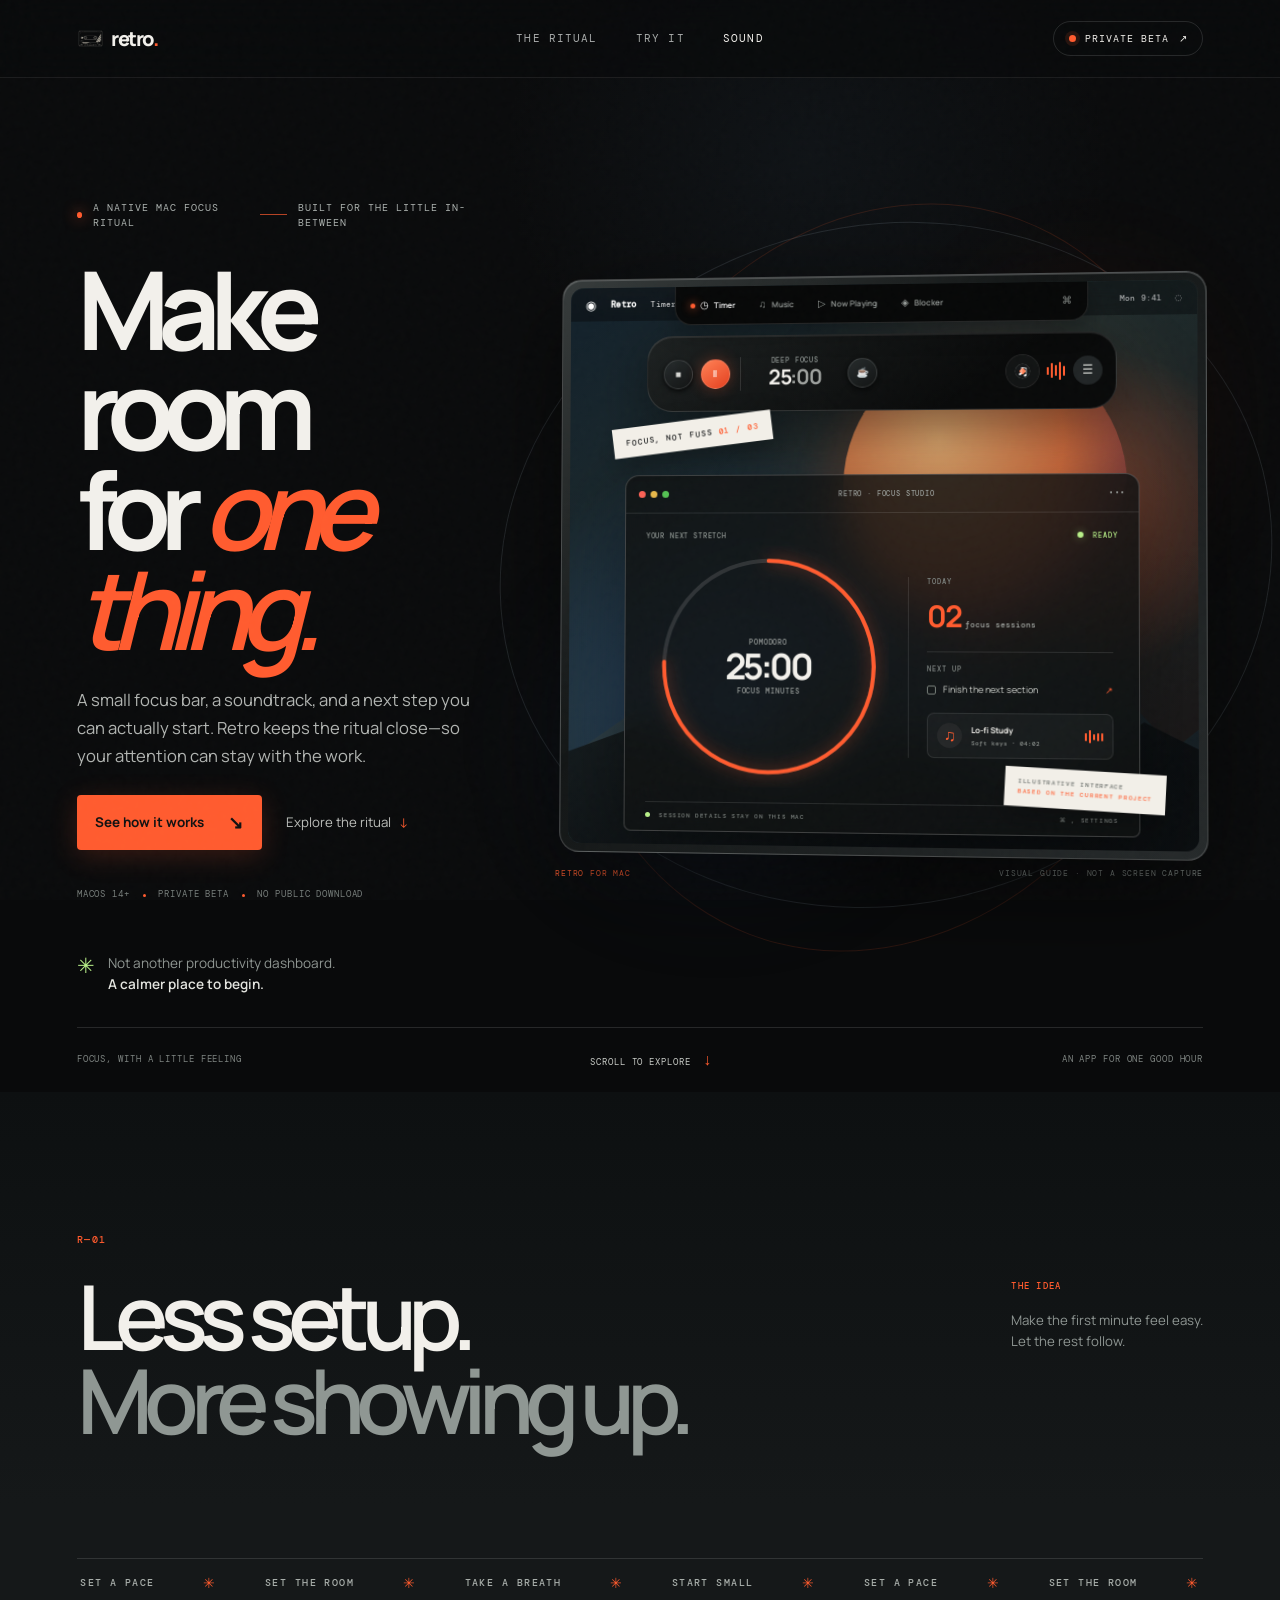
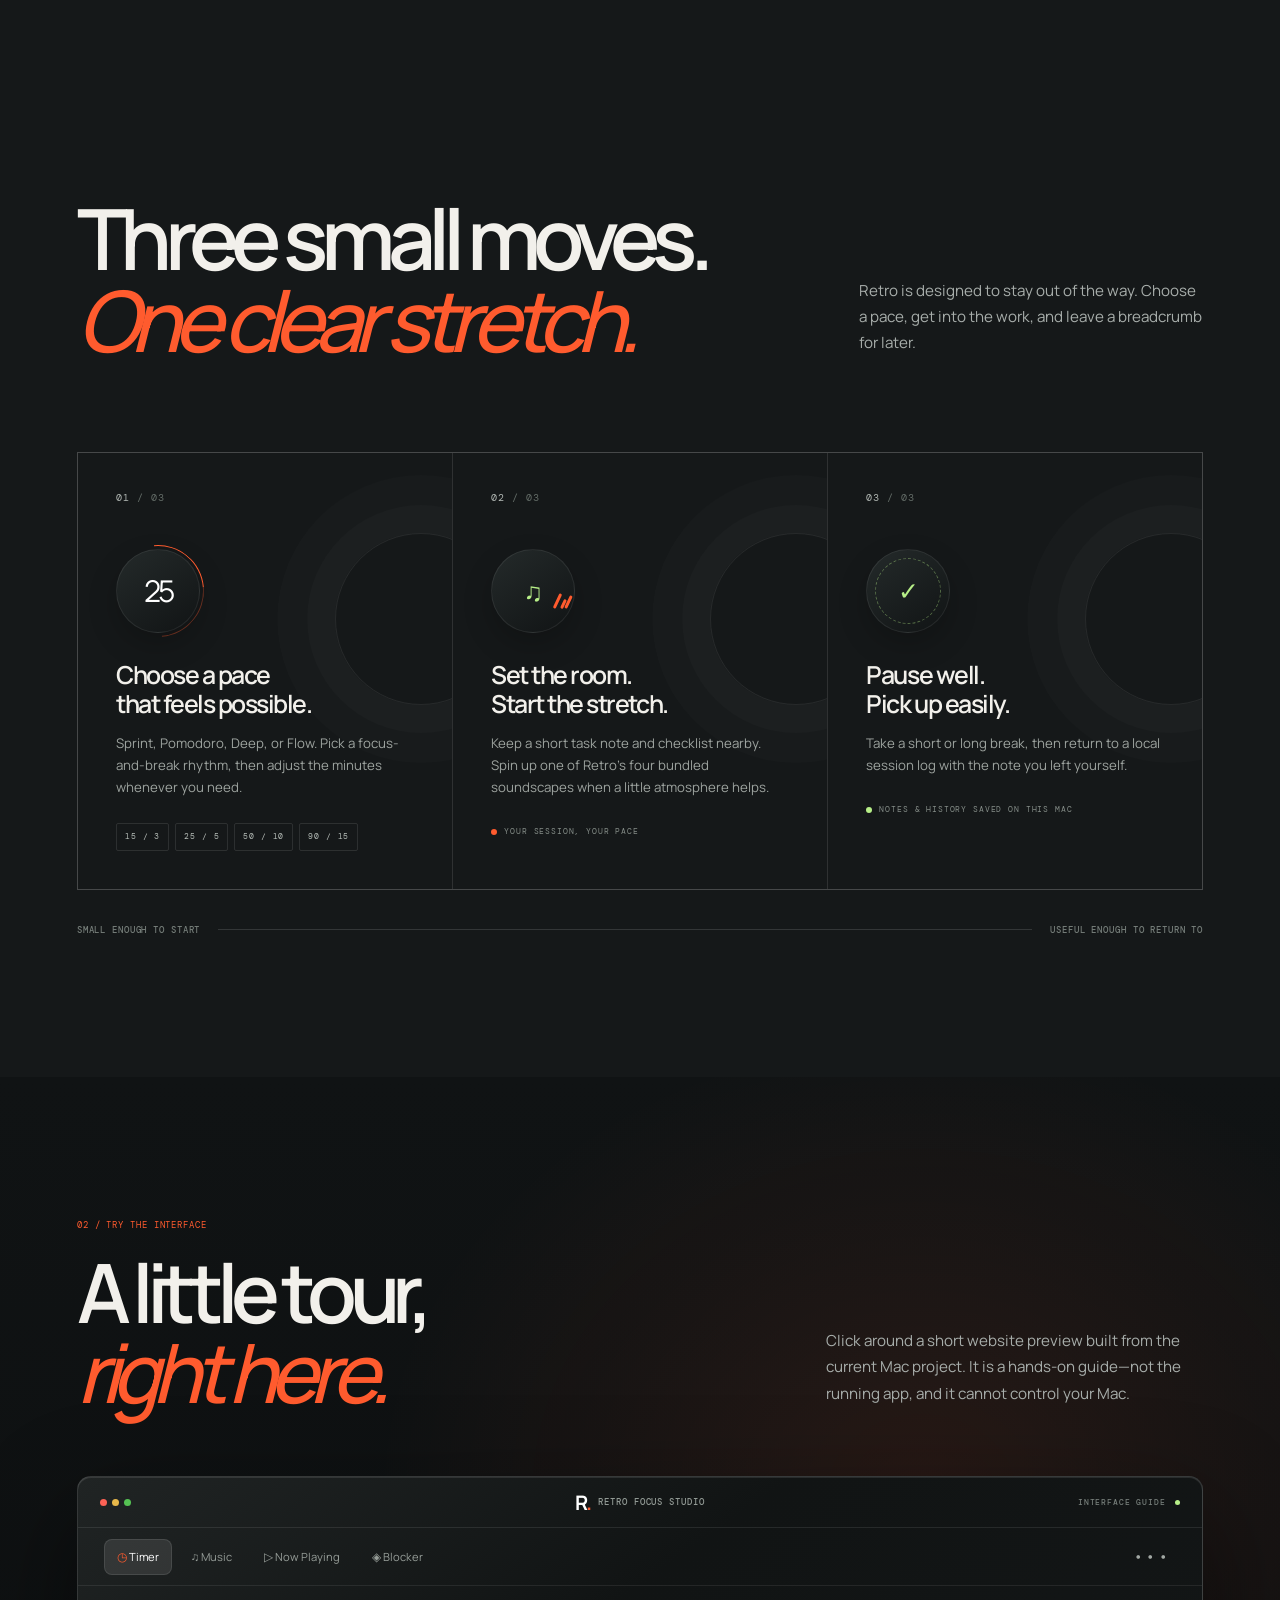
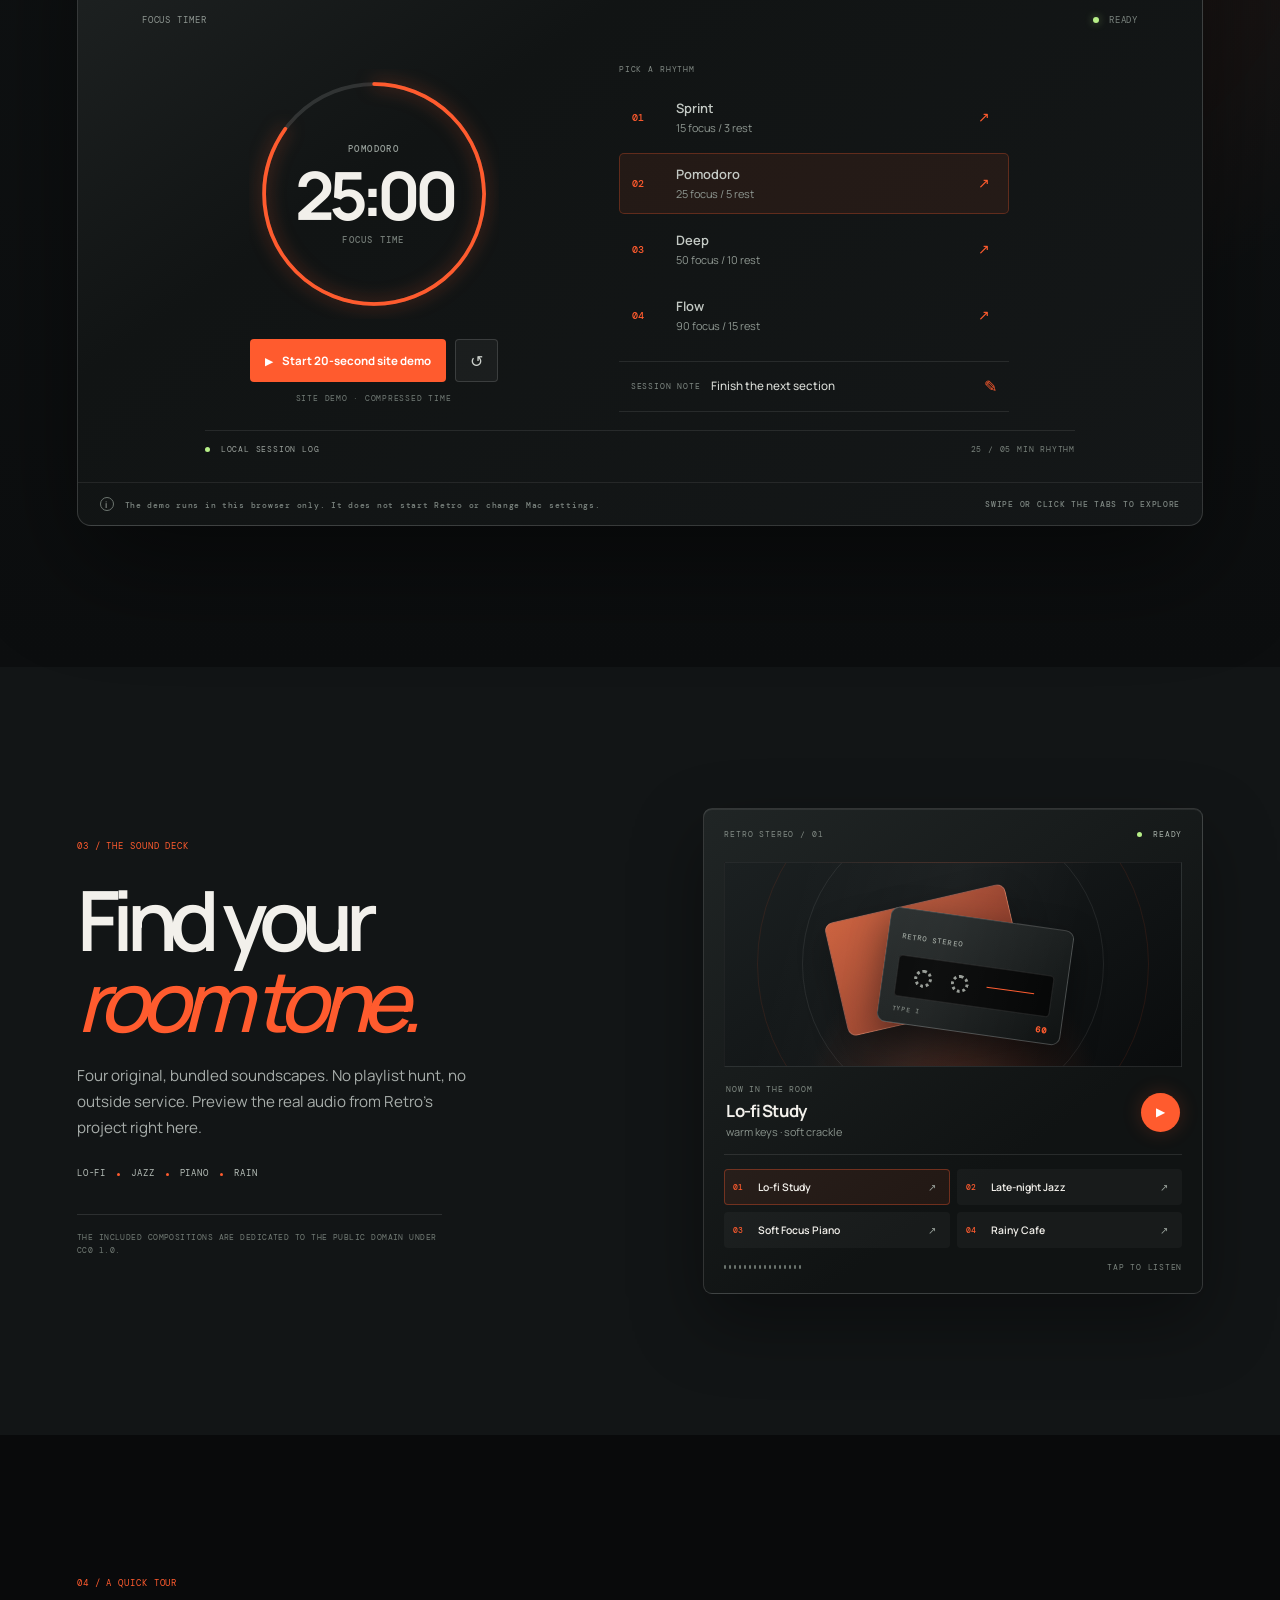
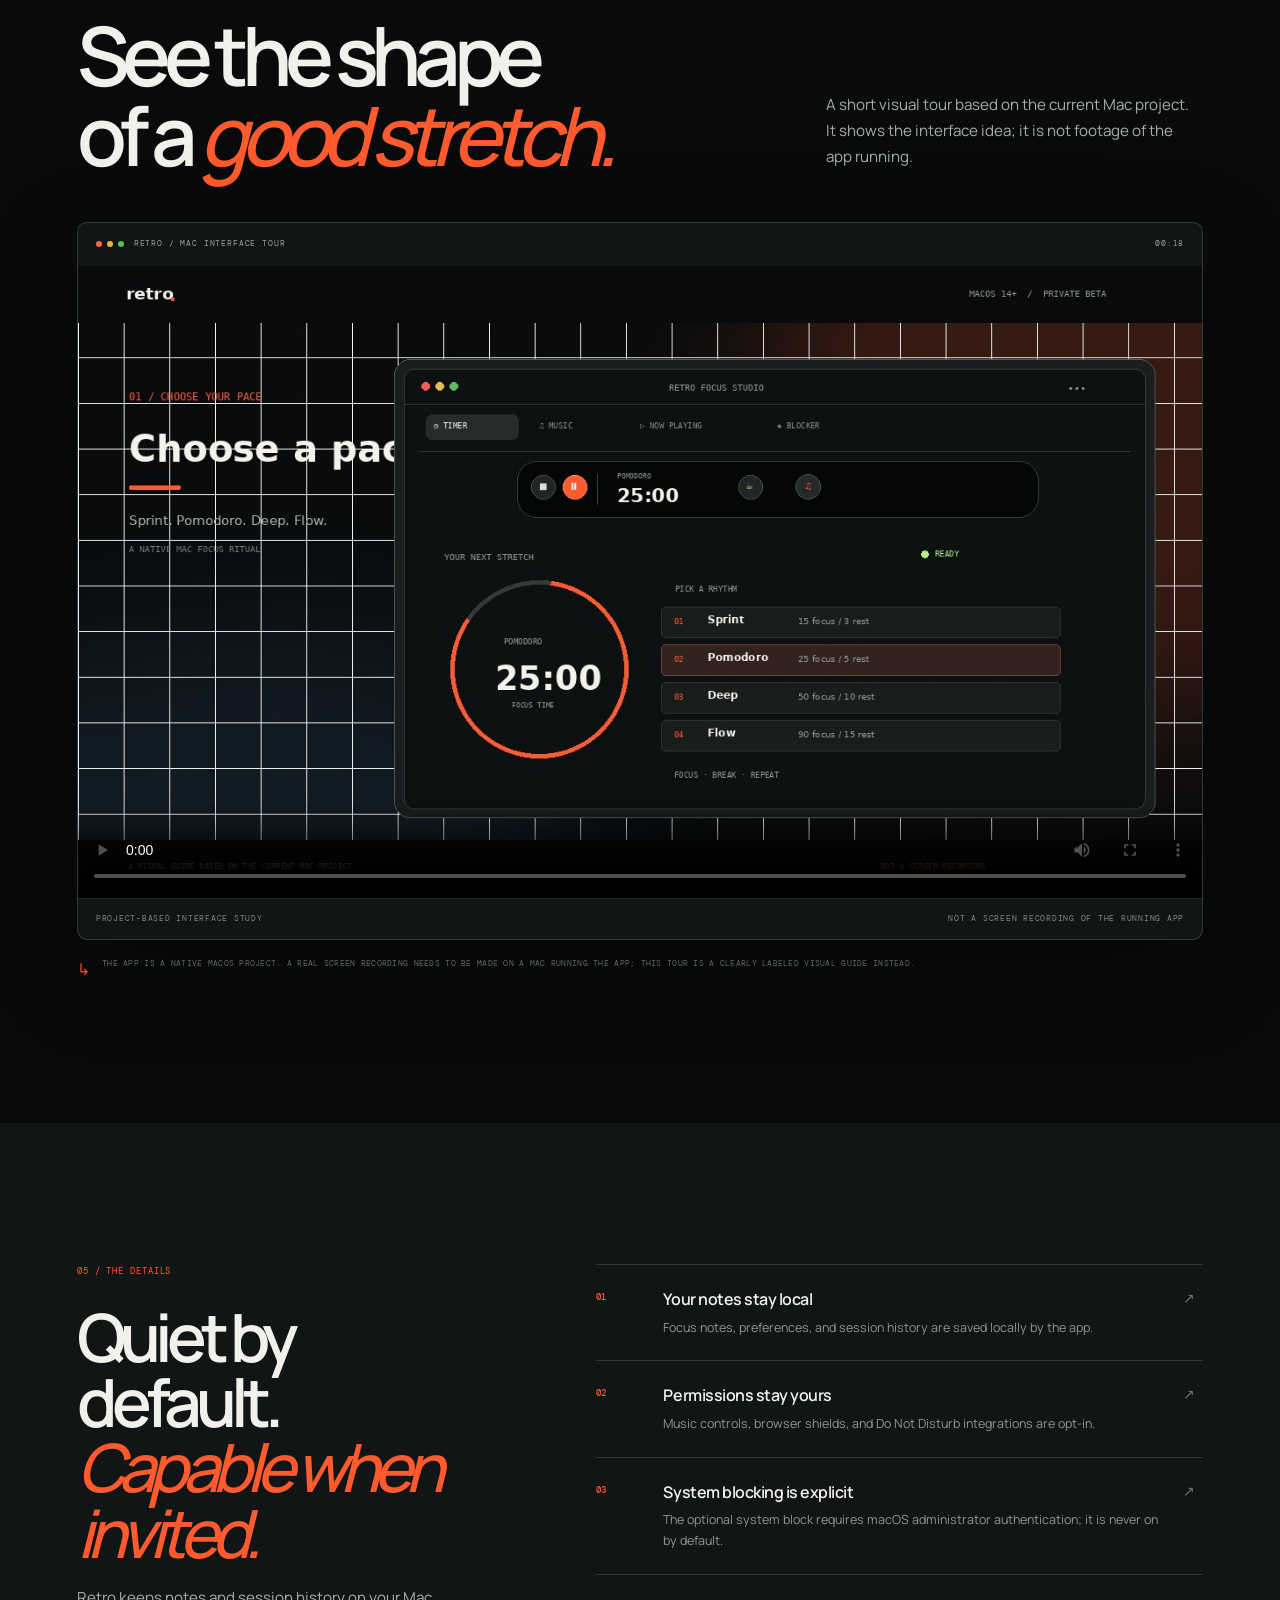
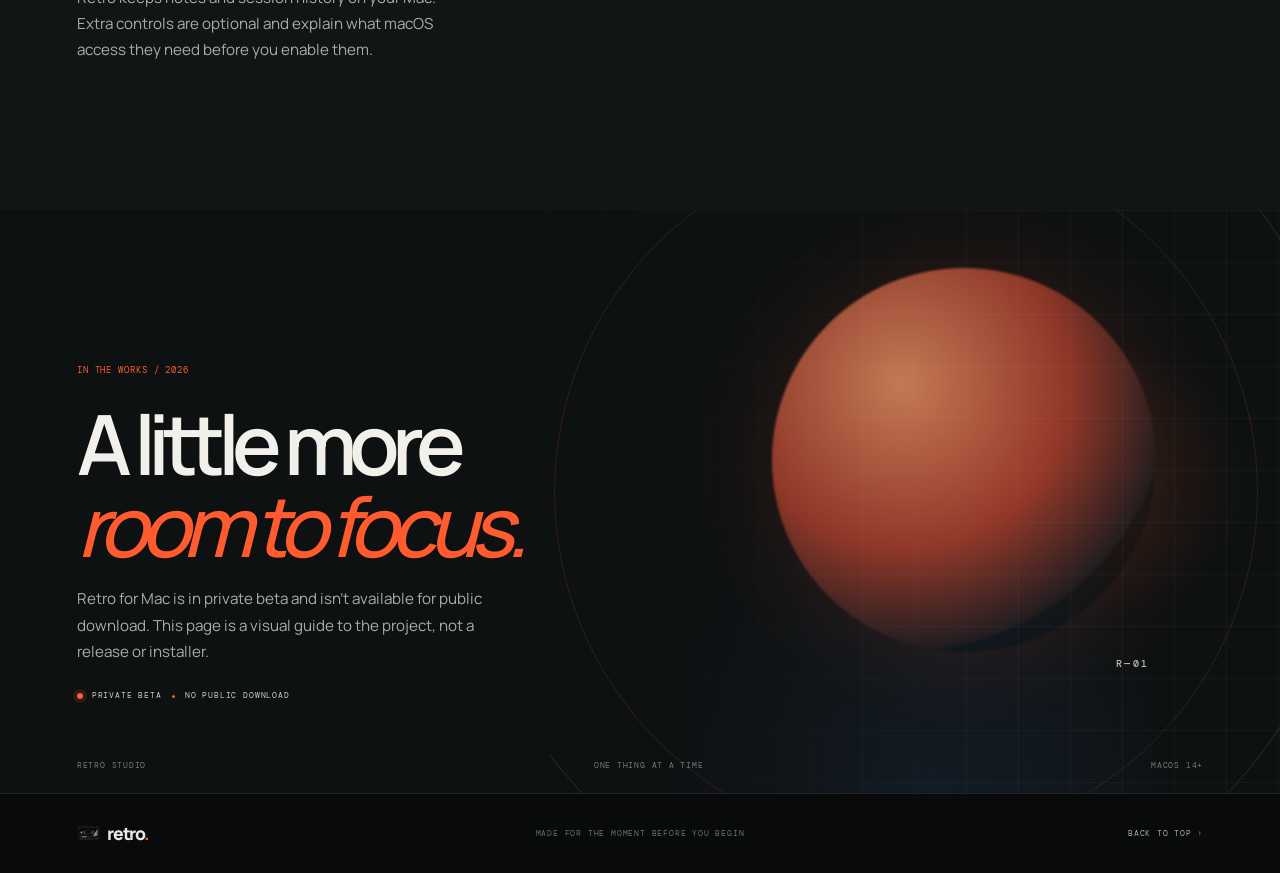
==== commit b10d728f: "Redesign Retro site as a truthful Mac product tour" ====
--- a/retro-site/index.html
+++ b/retro-site/index.html
@@ -3,98 +3,119 @@
 <head>
   <meta charset="utf-8">
   <meta name="viewport" content="width=device-width, initial-scale=1">
-  <meta name="theme-color" content="#11110f">
-  <meta name="description" content="Retro is a native Mac focus timer with a vinyl sound deck, gentle breaks, and a little more room to think.">
-  <title>Retro — make room to focus</title>
+  <meta name="theme-color" content="#090a0b">
+  <meta name="description" content="Retro is a native Mac focus timer with a compact notch-style control bar, thoughtful breaks, and original bundled soundscapes.">
+  <meta property="og:title" content="Retro — make room for focus">
+  <meta property="og:description" content="A small focus ritual, built for your Mac. See the interface and try a short website demo.">
+  <meta property="og:image" content="https://sceptrenova-hash.github.io/Retro/assets/retro-launch-key-art.webp">
+  <title>Retro — make room for focus</title>
   <link rel="icon" type="image/png" href="assets/retro-icon.png">
-  <link rel="stylesheet" href="styles.css">
-  <script defer src="script.js"></script>
+  <link rel="preconnect" href="https://fonts.googleapis.com">
+  <link rel="preconnect" href="https://fonts.gstatic.com" crossorigin>
+  <link href="https://fonts.googleapis.com/css2?family=DM+Mono:wght@400;500&family=Manrope:wght@400;500;600;700;800&display=swap" rel="stylesheet">
+  <link rel="stylesheet" href="styles.css?v=field-notes-1">
+  <script defer src="script.js?v=field-notes-1"></script>
 </head>
 <body>
-  <div class="scroll-meter" aria-hidden="true"><span id="scroll-progress"></span></div>
-  <header class="topbar">
-    <a class="brand" href="#top" aria-label="Retro home"><img src="assets/retro-mark.png" alt="" width="34" height="34"><span>retro</span></a>
-    <nav aria-label="Main navigation"><a href="#ritual">The ritual</a><a href="#sound">Sound</a><a href="#controls">In control</a></nav>
-    <a class="nav-cta" href="#inside">Take a look <span aria-hidden="true">↗</span></a>
+  <a class="skip-link" href="#main">Skip to content</a>
+  <div class="progress-track" aria-hidden="true"><span id="progress"></span></div>
+  <header class="site-header">
+    <a class="brand" href="#top" aria-label="Retro home"><img src="assets/retro-mark.png" alt="" width="28" height="28"><span>retro<span>.</span></span></a>
+    <nav class="nav-links" aria-label="Main navigation"><a href="#how">The ritual</a><a href="#demo">Try it</a><a href="#sound">Sound</a></nav>
+    <a class="beta-pill" href="#beta"><i></i> Private beta <span aria-hidden="true">↗</span></a>
   </header>
 
-  <main id="top">
-    <section class="hero section-shell">
+  <main id="main">
+    <section class="hero" id="top" aria-labelledby="hero-title">
       <div class="hero-copy reveal">
-        <p class="eyebrow"><i></i> A little more room to think</p>
-        <h1>Find your<br><em>focus groove.</em></h1>
-        <p class="hero-lede">A calm corner of your Mac for getting into the work—then stepping away when it’s time.</p>
-        <div class="hero-actions"><a class="button button-light" href="#ritual">Take the tour <span>↓</span></a><span class="micro-note">Built for macOS · no account needed</span></div>
+        <p class="eyebrow"><span class="eyebrow-dot"></span> A NATIVE MAC FOCUS RITUAL <span class="eyebrow-line"></span> BUILT FOR THE LITTLE IN-BETWEEN</p>
+        <h1 id="hero-title">Make room<br>for <span>one thing.</span></h1>
+        <p class="hero-lede">A small focus bar, a soundtrack, and a next step you can actually start. Retro keeps the ritual close—so your attention can stay with the work.</p>
+        <div class="hero-cta"><a class="button button-primary" href="#demo">See how it works <span aria-hidden="true">↘</span></a><a class="text-link" href="#how">Explore the ritual <span aria-hidden="true">↓</span></a></div>
+        <div class="hero-meta"><span>macOS 14+</span><i></i><span>PRIVATE BETA</span><i></i><span>NO PUBLIC DOWNLOAD</span></div>
+        <div class="hero-note"><span class="note-mark">✳</span><p>Not another productivity dashboard.<br><b>A calmer place to begin.</b></p></div>
       </div>
-      <div class="hero-art reveal" aria-label="Illustration of Retro's focus timer and record player">
-        <div class="orbit orbit-one"></div><div class="orbit orbit-two"></div>
-        <div class="floating-label label-focus"><span class="pulse-dot"></span> FOCUS MODE</div>
-        <div class="floating-label label-track"><span class="tiny-disc">◉</span> soft focus piano</div>
-        <div class="device-card">
-          <div class="device-top"><span class="mini-mark">◈</span><span>RETRO DESKTOP</span><span class="status-pill">IN SESSION</span></div>
-          <div class="timer-ring"><div class="ring-inner"><span class="timer-caption">DEEP WORK</span><strong>42<span>:18</span></strong><span class="timer-sub">a little at a time</span></div></div>
-          <div class="device-controls"><span class="control-icon">↺</span><span class="play-control" aria-hidden="true">Ⅱ</span><span class="control-icon">↗</span></div>
-          <div class="device-task"><span class="task-check">✓</span><span>one thing, then the next</span><span class="task-more">•••</span></div>
+
+      <div class="hero-visual reveal" aria-label="Illustrative desktop interface based on Retro's current Mac project">
+        <div class="orbit orbit-one"></div><div class="orbit orbit-two"></div><div class="glow glow-orange"></div><div class="glow glow-blue"></div>
+        <div class="desktop-frame">
+          <div class="desktop-wallpaper">
+            <div class="wallpaper-sun"></div><div class="wallpaper-ridge ridge-back"></div><div class="wallpaper-ridge ridge-front"></div>
+            <div class="menubar"><span class="menu-apple">◉</span><b>Retro</b><span>Timer</span><span>Music</span><span>Now Playing</span><span>Blocker</span><span class="menu-right">Mon 9:41 <i>◌</i></span></div>
+            <div class="notch-tabs" aria-hidden="true"><span class="tab-active">◷ <b>Timer</b></span><span>♫ <b>Music</b></span><span>▷ <b>Now Playing</b></span><span>◈ <b>Blocker</b></span><span class="tab-settings">⌘</span></div>
+            <div class="notch-capsule" aria-hidden="true">
+              <div class="capsule-left"><span class="capsule-knob stop-knob">■</span><span class="capsule-knob play-knob">Ⅱ</span><span class="capsule-divider"></span><div class="capsule-time"><small>DEEP FOCUS</small><strong>25<span>:00</span></strong></div><span class="capsule-knob coffee-knob">☕</span></div>
+              <div class="capsule-right"><span class="record-mini">♫</span><span class="wave-mini"><i></i><i></i><i></i><i></i><i></i></span><span class="drawer-knob">☰</span></div>
+            </div>
+            <div class="desktop-window">
+              <div class="window-head"><span class="traffic"><i></i><i></i><i></i></span><span>RETRO · FOCUS STUDIO</span><span class="window-menu">•••</span></div>
+              <div class="window-content">
+                <div class="window-kicker"><span>YOUR NEXT STRETCH</span><span><i class="ready-dot"></i> READY</span></div>
+                <div class="window-grid"><div class="timer-ring"><svg viewBox="0 0 180 180" aria-hidden="true"><circle cx="90" cy="90" r="79" class="ring-track"></circle><circle cx="90" cy="90" r="79" class="ring-fill"></circle></svg><div><small>POMODORO</small><strong>25:00</strong><small>FOCUS MINUTES</small></div></div><div class="window-side"><p class="small-label">TODAY</p><strong class="today-stat">02 <span>focus sessions</span></strong><div class="side-rule"></div><p class="small-label">NEXT UP</p><p class="task-line"><i></i> Finish the next section <b>↗</b></p><div class="sound-tag"><span>♫</span><p><b>Lo-fi Study</b><small>Soft keys · 04:02</small></p><span class="mini-wave"><i></i><i></i><i></i><i></i><i></i></span></div></div></div>
+                <div class="window-footer"><span><i class="save-dot"></i> SESSION DETAILS STAY ON THIS MAC</span><span>⌘ , SETTINGS</span></div>
+              </div>
+            </div>
+            <div class="desktop-sticky sticky-a">FOCUS, NOT FUSS <b>01 / 03</b></div><div class="desktop-sticky sticky-b">ILLUSTRATIVE INTERFACE<br><b>BASED ON THE CURRENT PROJECT</b></div>
+          </div>
         </div>
-        <div class="vinyl vinyl-large"><div class="vinyl-label"><span>RETRO<br>STEREO</span><i></i></div></div>
-        <div class="spark spark-a">✳</div><div class="spark spark-b">✦</div>
+        <div class="visual-caption"><span>RETRO FOR MAC</span><span>VISUAL GUIDE · NOT A SCREEN CAPTURE</span></div>
       </div>
-      <div class="hero-bottom"><span>01 / 04</span><span class="scroll-hint">SCROLL A LITTLE <b>↓</b></span><span>MADE FOR THE MAC</span></div>
+      <div class="hero-bottom"><span>FOCUS, WITH A LITTLE FEELING</span><a href="#how">SCROLL TO EXPLORE <b>↓</b></a><span>AN APP FOR ONE GOOD HOUR</span></div>
     </section>
 
-    <section class="intro section-shell reveal" id="inside">
-      <div class="section-index">01 <span>—</span> A softer start</div>
-      <div class="intro-grid"><h2>Less app-hopping.<br><em>More getting into it.</em></h2><p>Retro gathers the small things that make focus easier: a timer that feels clear, a soundtrack already at hand, and a gentle nudge when it’s time for a break.</p></div>
-      <div class="intro-rule"><span></span><span>YOUR DESK, WITH A LITTLE LESS NOISE</span><span></span></div>
+    <section class="intro-band" aria-label="Retro's design principle"><div class="intro-mark">R—01</div><p>Less setup.<br><span>More showing up.</span></p><div class="intro-side"><span>THE IDEA</span><p>Make the first minute feel easy.<br>Let the rest follow.</p></div><div class="ticker" aria-hidden="true"><div>SET A PACE <b>✳</b> SET THE ROOM <b>✳</b> TAKE A BREATH <b>✳</b> START SMALL <b>✳</b> SET A PACE <b>✳</b> SET THE ROOM <b>✳</b></div></div></section>
+
+    <section class="ritual section-pad" id="how" aria-labelledby="how-title">
+      <div class="section-top reveal"><span class="section-index">01 / THE RITUAL</span><span class="section-note">A LITTLE STRUCTURE, NEVER A BIGGER SYSTEM</span></div>
+      <div class="section-heading reveal"><h2 id="how-title">Three small moves.<br><em>One clear stretch.</em></h2><p>Retro is designed to stay out of the way. Choose a pace, get into the work, and leave a breadcrumb for later.</p></div>
+      <div class="ritual-grid">
+        <article class="ritual-card reveal"><div class="ritual-number">01<span> / 03</span></div><div class="card-icon pace-icon"><span>25</span><i></i></div><h3>Choose a pace<br>that feels possible.</h3><p>Sprint, Pomodoro, Deep, or Flow. Pick a focus-and-break rhythm, then adjust the minutes whenever you need.</p><div class="preset-strip"><span>15 / 3</span><span>25 / 5</span><span>50 / 10</span><span>90 / 15</span></div></article>
+        <article class="ritual-card reveal"><div class="ritual-number">02<span> / 03</span></div><div class="card-icon sound-icon"><span>♫</span><i></i><i></i><i></i></div><h3>Set the room.<br>Start the stretch.</h3><p>Keep a short task note and checklist nearby. Spin up one of Retro's four bundled soundscapes when a little atmosphere helps.</p><div class="card-foot"><span class="foot-dot orange"></span> YOUR SESSION, YOUR PACE</div></article>
+        <article class="ritual-card reveal"><div class="ritual-number">03<span> / 03</span></div><div class="card-icon recap-icon"><span>✓</span><i></i></div><h3>Pause well.<br>Pick up easily.</h3><p>Take a short or long break, then return to a local session log with the note you left yourself.</p><div class="card-foot"><span class="foot-dot green"></span> NOTES & HISTORY SAVED ON THIS MAC</div></article>
+      </div>
+      <div class="ritual-bottom reveal"><span>SMALL ENOUGH TO START</span><span class="ritual-line"></span><span>USEFUL ENOUGH TO RETURN TO</span></div>
     </section>
 
-    <section class="story-stage" id="ritual">
-      <div class="story-sticky">
-        <div class="story-backdrop" aria-hidden="true"><div class="sun-disc"></div><div class="story-lines"></div></div>
-        <div class="story-content">
-          <div class="story-text">
-            <p class="section-index">02 <span>—</span> The ritual</p>
-            <p class="story-count" id="story-count">01 / 03</p>
-            <h2 id="story-title">Choose a pace<br><em>that feels doable.</em></h2>
-            <p id="story-body">A quick sprint, a familiar Pomodoro, or a longer stretch. Pick a preset, make it yours, and let the clock hold the time for you.</p>
-            <div class="story-progress"><span id="story-progress"></span></div>
-            <div class="story-tabs" role="tablist" aria-label="Focus ritual steps"><button class="story-tab active" data-story="0" role="tab" aria-selected="true">Set a pace</button><button class="story-tab" data-story="1" role="tab" aria-selected="false">Settle in</button><button class="story-tab" data-story="2" role="tab" aria-selected="false">Take a breath</button></div>
+    <section class="demo-section" id="demo" aria-labelledby="demo-title">
+      <div class="demo-head section-shell reveal"><div><span class="section-index">02 / TRY THE INTERFACE</span><h2 id="demo-title">A little tour,<br><em>right here.</em></h2></div><p>Click around a short website preview built from the current Mac project. It is a hands-on guide—not the running app, and it cannot control your Mac.</p></div>
+      <div class="demo-shell section-shell reveal">
+        <div class="demo-window">
+          <div class="demo-topbar"><span class="traffic"><i></i><i></i><i></i></span><div class="demo-window-title"><span class="demo-logo">r<span>.</span></span> RETRO FOCUS STUDIO</div><span class="demo-build">INTERFACE GUIDE <i></i></span></div>
+          <div class="demo-appbar"><div class="demo-tabs" role="tablist" aria-label="Preview sections"><button class="demo-tab active" type="button" role="tab" aria-selected="true" data-view="timer">◷ <span>Timer</span></button><button class="demo-tab" type="button" role="tab" aria-selected="false" data-view="music">♫ <span>Music</span></button><button class="demo-tab" type="button" role="tab" aria-selected="false" data-view="now">▷ <span>Now Playing</span></button><button class="demo-tab" type="button" role="tab" aria-selected="false" data-view="blocker">◈ <span>Blocker</span></button></div><button class="demo-more" type="button" aria-label="More interface details">•••</button></div>
+          <div class="demo-body">
+            <section class="demo-panel active" data-panel="timer" role="tabpanel">
+              <div class="demo-panel-head"><span>FOCUS TIMER</span><span><i class="ready-dot"></i> READY</span></div>
+              <div class="timer-layout"><div class="timer-card"><div class="timer-ring"><svg viewBox="0 0 200 200" aria-hidden="true"><circle class="timer-track" cx="100" cy="100" r="88"></circle><circle class="timer-progress" cx="100" cy="100" r="88"></circle></svg><div class="timer-readout"><span id="timer-mode">POMODORO</span><strong id="timer-value">25:00</strong><small>FOCUS TIME</small></div></div><div class="timer-buttons"><button id="start-demo" class="start-button" type="button"><span>▶</span> Start 20-second site demo</button><button id="reset-demo" class="reset-button" type="button" aria-label="Reset preview timer">↺</button></div><p class="compressed-note" id="timer-note">SITE DEMO · COMPRESSED TIME</p></div><div class="timer-options"><p class="panel-label">PICK A RHYTHM</p><button class="preset-option" type="button" data-min="15" data-break="3"><span class="preset-num">01</span><span><b>Sprint</b><small>15 focus / 3 rest</small></span><i>↗</i></button><button class="preset-option selected" type="button" data-min="25" data-break="5"><span class="preset-num">02</span><span><b>Pomodoro</b><small>25 focus / 5 rest</small></span><i>↗</i></button><button class="preset-option" type="button" data-min="50" data-break="10"><span class="preset-num">03</span><span><b>Deep</b><small>50 focus / 10 rest</small></span><i>↗</i></button><button class="preset-option" type="button" data-min="90" data-break="15"><span class="preset-num">04</span><span><b>Flow</b><small>90 focus / 15 rest</small></span><i>↗</i></button><div class="task-input"><span>SESSION NOTE</span><b>Finish the next section</b><i>✎</i></div></div></div>
+              <div class="demo-footer"><span><i class="save-dot"></i> LOCAL SESSION LOG</span><span>25 / 05 MIN RHYTHM</span></div>
+            </section>
+            <section class="demo-panel" data-panel="music" role="tabpanel" hidden><div class="demo-panel-head"><span>THE BUNDLED SOUND DECK</span><span>FOUR TRACKS · LOCAL AUDIO</span></div><div class="music-layout"><div class="music-visual"><div class="record"><span>RETRO<br>STEREO</span></div><div class="music-track"><span>NOW SELECTED</span><strong id="selected-track">Lo-fi Study</strong><small id="track-description">warm keys · soft crackle</small><div class="audio-wave"><i></i><i></i><i></i><i></i><i></i><i></i><i></i><i></i><i></i><i></i><i></i><i></i><i></i></div><button id="audio-play" class="audio-button" type="button"><span>▶</span> Play sound sample</button><p class="audio-status" id="audio-status" aria-live="polite">A short preview from the included soundtrack.</p></div></div><div class="track-choices"><p class="panel-label">CHOOSE A SIDE</p><button class="track-choice active" type="button" data-track="lofi-study" data-title="Lo-fi Study" data-desc="warm keys · soft crackle"><span>01</span><b>Lo-fi Study</b><small>soft, warm, familiar</small><i>↗</i></button><button class="track-choice" type="button" data-track="late-night-jazz" data-title="Late-night Jazz" data-desc="easy horns · blue hour"><span>02</span><b>Late-night Jazz</b><small>easy horns · blue hour</small><i>↗</i></button><button class="track-choice" type="button" data-track="soft-piano" data-title="Soft Focus Piano" data-desc="slow notes · open space"><span>03</span><b>Soft Focus Piano</b><small>slow notes · open space</small><i>↗</i></button><button class="track-choice" type="button" data-track="rainy-cafe" data-title="Rainy Cafe" data-desc="window rain · cafe hum"><span>04</span><b>Rainy Cafe</b><small>window rain · cafe hum</small><i>↗</i></button></div></div></section>
+            <section class="demo-panel" data-panel="now" role="tabpanel" hidden><div class="demo-panel-head"><span>NOW PLAYING</span><span>OPTIONAL MAC INTEGRATION</span></div><div class="utility-layout"><div class="utility-orb">▷</div><div class="utility-copy"><span class="panel-label">A SMALL REMOTE FOR YOUR MUSIC</span><h3>Your soundtrack,<br>without the app switch.</h3><p>Retro can read track details and control Apple Music or Spotify after you allow macOS Automation. Browser players use the Mac’s media keys; their track details may not be available.</p><div class="mini-transport"><button type="button" aria-label="Previous track">◂</button><button type="button" aria-label="Play pause">▶</button><button type="button" aria-label="Next track">▸</button><span>ILLUSTRATIVE CONTROLS · NOT CONNECTED HERE</span></div></div></div></section>
+            <section class="demo-panel" data-panel="blocker" role="tabpanel" hidden><div class="demo-panel-head"><span>BLOCKER & SPOTLIGHT</span><span>OPT-IN · OFF BY DEFAULT</span></div><div class="utility-layout blocker-layout"><div class="shield-mark">◈</div><div class="utility-copy"><span class="panel-label">MORE FOCUS, ONLY IF YOU WANT IT</span><h3>Set a boundary.<br>Keep the choice yours.</h3><p>The optional site shield can redirect chosen sites during a focus session. The separate system-wide block edits your Mac’s hosts file only after administrator authentication.</p><div class="permission-note"><span class="permission-icon">⌘</span><span><b>Nothing switches itself on.</b><small>Permissions and system changes stay opt-in.</small></span></div></div></div></section>
           </div>
-          <div class="story-window"><div class="story-screen" id="story-screen"><div class="screen-top"><span>◈ RETRO</span><span>MONDAY · 09:41</span></div><div class="preset-head">Pick your pace</div><div class="preset-list"><div class="preset selected"><span class="preset-symbol">◌</span><span><b>Sprint</b><small>15 min focus · 3 min rest</small></span><strong>15 / 3</strong></div><div class="preset"><span class="preset-symbol">◷</span><span><b>Pomodoro</b><small>25 min focus · 5 min rest</small></span><strong>25 / 5</strong></div><div class="preset"><span class="preset-symbol">◉</span><span><b>Deep</b><small>50 min focus · 10 min rest</small></span><strong>50 / 10</strong></div></div><div class="screen-bottom"><span>YOUR FOCUS, YOUR PACE</span><span>⌘ , SETTINGS</span></div></div><div class="window-shadow"></div></div>
         </div>
-      </div>
-      <div class="story-steps" aria-hidden="true"><div class="story-step" data-step="0"></div><div class="story-step" data-step="1"></div><div class="story-step" data-step="2"></div></div>
-    </section>
-
-    <section class="sound-section section-shell" id="sound">
-      <div class="section-index">03 <span>—</span> A soundtrack for the moment</div>
-      <div class="sound-head"><h2>Set the room<br><em>to your frequency.</em></h2><p>Settle into a loop that helps your brain land. Four bundled soundscapes, ready without a streaming tab.</p></div>
-      <div class="sound-layout">
-        <div class="record-scene"><div class="record-shadow"></div><div class="record"><div class="groove groove-1"></div><div class="groove groove-2"></div><div class="groove groove-3"></div><div class="record-center"><span>RETRO<br>STEREO</span><i></i></div></div><div class="tonearm"><span></span></div><div class="sound-note">PRESS PLAY<br>STAY A WHILE</div></div>
-        <div class="track-picker"><div class="track-picker-top"><span>THE SOUND DECK</span><span>4 ORIGINAL LOOPS</span></div>
-          <button class="track-row active" data-track="lofi-study"><span class="track-number">01</span><span class="track-art art-amber">♫</span><span class="track-meta"><b>Lo-fi Study</b><small>warm keys · soft crackle</small></span><span class="track-state">READY</span></button>
-          <button class="track-row" data-track="late-night-jazz"><span class="track-number">02</span><span class="track-art art-blue">♬</span><span class="track-meta"><b>Late-night Jazz</b><small>easy horns · blue hour</small></span><span class="track-state">PLAY</span></button>
-          <button class="track-row" data-track="soft-piano"><span class="track-number">03</span><span class="track-art art-rose">♩</span><span class="track-meta"><b>Soft Focus Piano</b><small>slow notes · open space</small></span><span class="track-state">PLAY</span></button>
-          <button class="track-row" data-track="rainy-cafe"><span class="track-number">04</span><span class="track-art art-green">☂</span><span class="track-meta"><b>Rainy Cafe</b><small>window rain · cafe hum</small></span><span class="track-state">PLAY</span></button>
-          <div class="deck-controls"><button id="audio-toggle" class="audio-button" aria-label="Play soundtrack preview">▶</button><div class="waveform" aria-hidden="true"><i></i><i></i><i></i><i></i><i></i><i></i><i></i><i></i><i></i><i></i><i></i><i></i><i></i><i></i><i></i><i></i><i></i><i></i><i></i><i></i><i></i><i></i></div><span class="audio-label" id="audio-label">LO-FI STUDY · READY</span></div>
-          <audio id="deck-audio" preload="none" loop src="assets/audio/lofi-study.wav"></audio>
-          <p class="sound-footnote">Made for this project · CC0 audio · your volume stays in your hands</p>
-        </div>
+        <div class="demo-bottom"><span><i class="demo-info">i</i> The demo runs in this browser only. It does not start Retro or change Mac settings.</span><span>SWIPE OR CLICK THE TABS TO EXPLORE</span></div>
       </div>
     </section>
 
-    <section class="focus-band section-shell">
-      <div class="band-copy"><p class="section-index">04 <span>—</span> A little guardrail</p><h2>Protect the<br><em>good stretch.</em></h2><p>Optional focus tools help keep your attention in the room. Choose what to enable; nothing system-wide is switched on by default.</p><a class="text-link" href="#controls">See the controls <span>↗</span></a></div>
-      <div class="curtain-visual"><div class="app-window back-window"><div class="window-dots"><i></i><i></i><i></i></div><div class="fake-lines"><b></b><i></i><i></i><i></i></div></div><div class="app-window front-window"><div class="window-dots"><i></i><i></i><i></i><span>YOUR FOCUS WINDOW</span></div><div class="focus-art"><div class="focus-orb">50<small>MIN</small></div><div class="fake-lines"><b></b><i></i><i></i></div></div></div><div class="curtain-wash"></div><div class="curtain-caption">SPOTLIGHT ON<br>WHAT MATTERS</div></div>
+    <section class="sound-section section-pad" id="sound" aria-labelledby="sound-title">
+      <div class="sound-grid section-shell">
+        <div class="sound-copy reveal"><span class="section-index">03 / THE SOUND DECK</span><h2 id="sound-title">Find your<br><em>room tone.</em></h2><p>Four original, bundled soundscapes. No playlist hunt, no outside service. Preview the real audio from Retro’s project right here.</p><div class="sound-meta"><span>LO-FI</span><i></i><span>JAZZ</span><i></i><span>PIANO</span><i></i><span>RAIN</span></div><p class="audio-license">The included compositions are dedicated to the public domain under CC0 1.0.</p></div>
+        <div class="sound-player reveal"><div class="player-top"><span>RETRO STEREO / 01</span><span><i class="live-dot"></i> READY</span></div><div class="player-art"><div class="cassette cassette-back"></div><div class="cassette cassette-front"><span class="cassette-brand">RETRO STEREO</span><div class="cassette-window"><i></i><i></i><span></span></div><div class="cassette-mark">TYPE I <b>60</b></div></div><div class="player-glint"></div></div><div class="player-controls"><div class="player-track-info"><span>NOW IN THE ROOM</span><strong id="deck-track-name">Lo-fi Study</strong><small id="deck-track-desc">warm keys · soft crackle</small></div><button id="deck-toggle" type="button" class="deck-toggle" aria-label="Play Lo-fi Study">▶</button></div><div class="player-track-list"><button class="deck-track active" type="button" data-track="lofi-study" data-title="Lo-fi Study" data-desc="warm keys · soft crackle"><span>01</span><b>Lo-fi Study</b><i>↗</i></button><button class="deck-track" type="button" data-track="late-night-jazz" data-title="Late-night Jazz" data-desc="easy horns · blue hour"><span>02</span><b>Late-night Jazz</b><i>↗</i></button><button class="deck-track" type="button" data-track="soft-piano" data-title="Soft Focus Piano" data-desc="slow notes · open space"><span>03</span><b>Soft Focus Piano</b><i>↗</i></button><button class="deck-track" type="button" data-track="rainy-cafe" data-title="Rainy Cafe" data-desc="window rain · cafe hum"><span>04</span><b>Rainy Cafe</b><i>↗</i></button></div><div class="player-status"><div class="status-bars" aria-hidden="true"><i></i><i></i><i></i><i></i><i></i><i></i><i></i><i></i><i></i><i></i><i></i><i></i><i></i><i></i><i></i><i></i></div><span id="deck-status" aria-live="polite">TAP TO LISTEN</span></div></div>
+      </div>
     </section>
 
-    <section class="controls-section section-shell" id="controls">
-      <div class="section-index">05 <span>—</span> In your hands</div><div class="controls-head"><h2>Helpful, not<br><em>heavy-handed.</em></h2><p>Keep it simple, or tune the details. Settings are there when you want them—not another project to manage.</p></div>
-      <div class="settings-card"><div class="settings-title"><span class="settings-icon">⌘</span><span><b>Focus settings</b><small>Small adjustments, your way</small></span><span class="settings-dots">•••</span></div><div class="settings-item"><span class="setting-symbol">◷</span><span><b>Focus preset</b><small>Deep · 50 min / 10 min</small></span><span class="setting-value">Change <i>›</i></span></div><div class="settings-item"><span class="setting-symbol">✎</span><span><b>Session note</b><small>Outline the next section</small></span><span class="setting-switch on"><i></i></span></div><div class="settings-item"><span class="setting-symbol">♧</span><span><b>Gentle reminders</b><small>Focus and break transitions</small></span><span class="setting-switch"><i></i></span></div><div class="settings-item"><span class="setting-symbol">◉</span><span><b>Site shield</b><small>Optional browser redirection</small></span><span class="setting-switch"><i></i></span></div><div class="settings-note"><span>✦</span><span><b>Latest session</b><small>50 focused minutes · “Outline the next section”</small></span></div><div class="settings-bottom"><span>STORED ON THIS MAC</span><span>OFF BY DEFAULT WHERE SYSTEM ACCESS IS NEEDED</span></div></div>
+    <section class="film-section section-pad" id="film" aria-labelledby="film-title">
+      <div class="film-heading section-shell reveal"><div><span class="section-index">04 / A QUICK TOUR</span><h2 id="film-title">See the shape<br>of a <em>good stretch.</em></h2></div><p>A short visual tour based on the current Mac project. It shows the interface idea; it is not footage of the app running.</p></div>
+      <div class="film-card section-shell reveal"><div class="film-topline"><span><i class="traffic"><i></i><i></i><i></i></i> RETRO / MAC INTERFACE TOUR</span><span>00:18</span></div><video id="tour-video" controls playsinline preload="metadata" poster="assets/retro-tour-poster.jpg" aria-label="An illustrative visual tour of Retro's current Mac interface concept"><source src="assets/retro-tour.mp4" type="video/mp4">Your browser does not support video playback.</video><div class="film-foot"><span>PROJECT-BASED INTERFACE STUDY</span><span>NOT A SCREEN RECORDING OF THE RUNNING APP</span></div></div>
+      <div class="film-disclaimer section-shell"><span class="disclaimer-icon">↳</span><p>The app is a native macOS project. A real screen recording needs to be made on a Mac running the app; this tour is a clearly labeled visual guide instead.</p></div>
     </section>
 
-    <section class="closing section-shell"><div class="closing-mark"><img src="assets/retro-mark.png" alt="" width="50" height="50"></div><p class="eyebrow">YOUR DESK IS WAITING</p><h2>One thing.<br><em>Then the next.</em></h2><p>Start with a small stretch. Let the rest follow.</p><a href="#top" class="button button-light">Back to the top <span>↑</span></a><div class="closing-spark">✳</div></section>
+    <section class="control-section section-pad" aria-labelledby="control-title"><div class="control-grid section-shell"><div class="control-copy reveal"><span class="section-index">05 / THE DETAILS</span><h2 id="control-title">Quiet by default.<br><em>Capable when invited.</em></h2><p>Retro keeps notes and session history on your Mac. Extra controls are optional and explain what macOS access they need before you enable them.</p></div><div class="control-cards"><article class="control-card reveal"><span class="control-mark">01</span><div><h3>Your notes stay local</h3><p>Focus notes, preferences, and session history are saved locally by the app.</p></div><span class="control-arrow">↗</span></article><article class="control-card reveal"><span class="control-mark">02</span><div><h3>Permissions stay yours</h3><p>Music controls, browser shields, and Do Not Disturb integrations are opt-in.</p></div><span class="control-arrow">↗</span></article><article class="control-card reveal"><span class="control-mark">03</span><div><h3>System blocking is explicit</h3><p>The optional system block requires macOS administrator authentication; it is never on by default.</p></div><span class="control-arrow">↗</span></article></div></div></section>
+
+    <section class="beta-section" id="beta" aria-labelledby="beta-title"><div class="beta-art"><div class="beta-orb"></div><div class="beta-gridline"></div><div class="beta-ring beta-ring-one"></div><div class="beta-ring beta-ring-two"></div><div class="beta-word">R—01</div></div><div class="beta-content reveal"><span class="section-index">IN THE WORKS / 2026</span><h2 id="beta-title">A little more<br><em>room to focus.</em></h2><p>Retro for Mac is in private beta and isn’t available for public download. This page is a visual guide to the project, not a release or installer.</p><div class="beta-status"><i></i> PRIVATE BETA <span></span> NO PUBLIC DOWNLOAD</div></div><div class="beta-bottom"><span>RETRO STUDIO</span><span>ONE THING AT A TIME</span><span>MACOS 14+</span></div></section>
   </main>
-  <footer class="footer"><a class="brand footer-brand" href="#top"><img src="assets/retro-mark.png" alt="" width="25" height="25"><span>retro</span></a><span>MAKE ROOM TO FOCUS</span><span>MACOS · SOURCE PROJECT, NOT A PREBUILT APP</span><a href="README.md">Hosting guide</a></footer>
+
+  <footer class="site-footer"><a class="brand" href="#top"><img src="assets/retro-mark.png" alt="" width="26" height="26"><span>retro<span>.</span></span></a><span>MADE FOR THE MOMENT BEFORE YOU BEGIN</span><a href="#top">BACK TO TOP ↑</a></footer>
+  <audio id="track-preview" preload="none"></audio>
 </body>
 </html>
--- a/retro-site/styles.css
+++ b/retro-site/styles.css
@@ -1,5 +1,17 @@
-:root{--ink:#171714;--paper:#f3f0e9;--cream:#e8e2d6;--orange:#f27e44;--amber:#e8b166;--muted:#8f8a80;--line:rgba(255,255,255,.15);--mono:'DM Mono',monospace;--sans:'DM Sans',sans-serif;--serif:'Playfair Display',Georgia,serif;--mx:min(1180px,calc(100% - 88px));}
-*{box-sizing:border-box}html{scroll-behavior:smooth;scroll-padding-top:88px}body{margin:0;background:var(--ink);color:var(--paper);font-family:var(--sans);-webkit-font-smoothing:antialiased}a{color:inherit;text-decoration:none}button{font:inherit}.scroll-meter{height:2px;position:fixed;z-index:30;top:0;left:0;right:0;background:transparent}.scroll-meter span{display:block;width:0;height:100%;background:var(--orange);transform-origin:left}.topbar{height:78px;padding:0 max(40px,calc((100% - 1320px)/2));display:flex;align-items:center;justify-content:space-between;position:sticky;top:0;z-index:20;background:rgba(23,23,20,.82);backdrop-filter:blur(20px);border-bottom:1px solid rgba(255,255,255,.07)}.brand{display:flex;align-items:center;gap:10px;font-size:19px;font-weight:600;letter-spacing:-.05em}.brand img{border-radius:8px;object-fit:cover}.topbar nav{display:flex;gap:36px;color:#b8b2a8;font-size:12px}.topbar nav a,.nav-cta,.text-link{transition:color .2s}.topbar nav a:hover,.nav-cta:hover,.text-link:hover{color:var(--orange)}.nav-cta{font-size:12px;color:var(--paper)}.nav-cta span{color:var(--orange);margin-left:9px}.section-shell{width:var(--mx);margin:0 auto}.hero{height:min(810px,calc(100svh - 78px));min-height:680px;position:relative;display:grid;grid-template-columns:1fr 1.05fr;align-items:center;padding-top:10px}.eyebrow,.section-index,.micro-note,.hero-bottom,.floating-label,.device-top,.timer-caption,.timer-sub,.task-check,.hero-bottom,.intro-rule,.story-count,.story-tab,.screen-top,.screen-bottom,.track-picker-top,.track-number,.track-state,.audio-label,.sound-footnote,.curtain-caption,.settings-bottom,.footer,.button{font-family:var(--mono);text-transform:uppercase;letter-spacing:.1em}.eyebrow{font-size:10px;color:#c9c0b4;display:flex;align-items:center;gap:10px}.eyebrow i{width:6px;height:6px;border-radius:50%;background:var(--orange);box-shadow:0 0 16px var(--orange)}.hero h1{font-size:clamp(60px,8vw,112px);line-height:.98;letter-spacing:-.075em;margin:26px 0 24px;font-weight:500}.hero h1 em,.intro h2 em,.story-text h2 em,.sound-head h2 em,.band-copy h2 em,.controls-head h2 em,.closing h2 em{font-family:var(--serif);font-weight:500;letter-spacing:-.065em}.hero h1 em{color:var(--orange)}.hero-lede{color:#bcb6ad;font-size:16px;line-height:1.7;max-width:410px}.hero-actions{display:flex;align-items:center;gap:20px;margin-top:35px}.button{display:inline-flex;align-items:center;gap:30px;padding:16px 18px;font-size:10px;letter-spacing:.07em;border-radius:2px;transition:transform .2s,background .2s}.button:hover{transform:translateY(-3px)}.button-light{background:var(--paper);color:var(--ink)}.button-light span{font-size:16px;color:#dc7543}.micro-note{font-size:8px;color:#817b72;letter-spacing:.06em}.hero-art{position:relative;height:570px;display:grid;place-items:center;perspective:900px}.orbit{position:absolute;border:1px solid rgba(231,166,97,.19);border-radius:50%;transform:rotate(-26deg)}.orbit-one{width:530px;height:320px}.orbit-two{width:640px;height:440px;transform:rotate(40deg);border-color:rgba(255,255,255,.06)}.device-card{width:340px;padding:20px 22px 16px;border-radius:15px;background:linear-gradient(135deg,#302e29,#1e1e1b 70%);box-shadow:0 40px 90px rgba(0,0,0,.5),inset 0 1px rgba(255,255,255,.15);border:1px solid rgba(255,255,255,.12);position:absolute;z-index:2;left:8%;top:21%;transform:rotateY(-12deg) rotateX(4deg);animation:float 7s ease-in-out infinite}.device-top{font-size:8px;color:#aaa49a;display:flex;align-items:center;gap:9px}.mini-mark{color:var(--orange);font-size:15px}.status-pill{margin-left:auto;color:#f0b777;border:1px solid rgba(240,183,119,.3);border-radius:20px;padding:5px 8px;font-size:7px}.timer-ring{width:204px;height:204px;margin:30px auto 22px;border-radius:50%;background:conic-gradient(var(--orange) 0 77%,#4c4942 77% 100%);display:grid;place-items:center;position:relative}.timer-ring:before{content:"";position:absolute;inset:7px;border-radius:50%;background:#24231f}.ring-inner{display:flex;flex-direction:column;align-items:center;z-index:1}.timer-caption{font-size:8px;color:#aaa49a}.ring-inner strong{font-size:44px;letter-spacing:-.07em;font-weight:500;margin:4px 0}.ring-inner strong span{color:#a69f94}.timer-sub{font-size:7px;color:#777168}.device-controls{display:flex;align-items:center;justify-content:center;gap:26px}.control-icon{color:#a39b90;font-size:16px}.play-control{border:0;width:39px;height:39px;border-radius:50%;background:var(--orange);color:#211d19;cursor:pointer;font-size:15px}.device-task{display:flex;gap:10px;align-items:center;border-top:1px solid rgba(255,255,255,.1);margin-top:20px;padding-top:14px;color:#beb8af;font-size:9px}.task-check{font-size:9px;color:#151512;background:#89a58c;border-radius:50%;width:14px;height:14px;display:grid;place-items:center}.task-more{margin-left:auto;color:#857e72;letter-spacing:1px}.vinyl{position:absolute;width:300px;height:300px;border-radius:50%;background:repeating-radial-gradient(circle at center,#171717 0 2px,#292825 3px 4px,#171717 5px 6px);box-shadow:0 24px 70px rgba(0,0,0,.6),inset 0 0 0 2px #3a3935;display:grid;place-items:center}.vinyl-large{right:1%;bottom:5%;animation:spin 38s linear infinite}.vinyl:before{content:"";position:absolute;width:90%;height:90%;border-radius:50%;border:1px solid rgba(255,255,255,.12)}.vinyl-label{width:98px;height:98px;border-radius:50%;background:#d87d4e;color:#27221d;display:grid;place-items:center;text-align:center;font-family:var(--mono);font-size:8px;line-height:1.5;letter-spacing:.1em;position:relative}.vinyl-label i,.record-center i{position:absolute;width:7px;height:7px;border-radius:50%;background:#211e1b;border:1px solid rgba(255,255,255,.4)}.floating-label{position:absolute;z-index:3;background:#292823;border:1px solid rgba(255,255,255,.1);padding:10px 13px;border-radius:3px;font-size:8px;color:#c5beb3;box-shadow:0 12px 30px #0005}.label-focus{right:8%;top:15%}.label-track{left:5%;bottom:11%;font-family:var(--sans);text-transform:none;letter-spacing:.03em;font-size:10px}.pulse-dot{display:inline-block;width:6px;height:6px;background:#d18956;border-radius:50%;margin-right:8px;box-shadow:0 0 10px #d18956}.tiny-disc{color:#e08c57;font-size:14px;margin-right:8px}.spark{position:absolute;color:var(--orange);font-size:19px}.spark-a{right:9%;top:39%}.spark-b{left:17%;top:18%;color:#e7bc79;font-size:14px}.hero-bottom{position:absolute;bottom:25px;left:0;right:0;display:flex;justify-content:space-between;color:#716c63;font-size:8px}.scroll-hint b{color:var(--orange);margin-left:9px;font-size:13px}.intro{padding-top:145px;padding-bottom:145px}.section-index{font-size:9px;color:#8e877c}.section-index span{color:var(--orange);padding:0 8px}.intro-grid,.sound-head,.controls-head{display:grid;grid-template-columns:1.2fr .8fr;gap:60px;align-items:end;margin-top:36px}.intro h2,.story-text h2,.sound-head h2,.band-copy h2,.controls-head h2,.closing h2{font-weight:500;font-size:clamp(42px,5.2vw,70px);line-height:1.08;letter-spacing:-.065em;margin:0}.intro h2 em,.story-text h2 em,.sound-head h2 em,.band-copy h2 em,.controls-head h2 em,.closing h2 em{color:var(--orange)}.intro-grid p,.sound-head p,.controls-head p{color:#aaa49a;line-height:1.8;font-size:14px;max-width:410px;margin:0 0 8px}.intro-rule{display:flex;align-items:center;gap:16px;color:#716b62;font-size:8px;margin-top:80px}.intro-rule span:first-child,.intro-rule span:last-child{height:1px;background:#383732;flex:1}.story-stage{height:300vh;position:relative;background:#20201c}.story-sticky{height:100vh;min-height:700px;position:sticky;top:0;overflow:hidden;display:flex;align-items:center}.story-backdrop{position:absolute;inset:0;overflow:hidden}.sun-disc{position:absolute;width:55vw;height:55vw;max-width:760px;max-height:760px;border-radius:50%;right:-10%;top:4%;background:radial-gradient(circle at 42% 44%,#f7c982,#dd8854 53%,#7a4136 78%,transparent 79%);opacity:.35;filter:blur(1px);transition:transform .8s ease}.story-lines{position:absolute;inset:0;background:repeating-linear-gradient(0deg,transparent 0 73px,rgba(255,255,255,.04) 74px 75px);mask-image:linear-gradient(90deg,transparent,#000 50%,#000)}.story-content{width:var(--mx);margin:auto;display:grid;grid-template-columns:.82fr 1.18fr;gap:9%;align-items:center;position:relative;z-index:1}.story-text{max-width:440px}.story-text h2{margin:50px 0 20px}.story-text>p:not(.section-index):not(.story-count){font-size:14px;line-height:1.8;color:#b3ada2;max-width:360px}.story-count{font-size:8px;color:#e2a46f;margin-top:37px}.story-progress{height:1px;background:#54514a;margin-top:35px;position:relative}.story-progress span{position:absolute;left:0;top:0;width:33%;height:1px;background:var(--orange);transition:width .4s}.story-tabs{display:flex;gap:8px;margin-top:22px}.story-tab{font-size:8px;letter-spacing:.04em;text-transform:none;color:#918b81;border:1px solid #4b4943;background:transparent;padding:9px 11px;cursor:pointer}.story-tab.active{color:#f5eee4;border-color:#d88856;background:rgba(216,136,86,.12)}.story-window{position:relative;padding:0 0 35px 25px}.story-screen{min-height:425px;background:#e9e3d8;color:#292822;padding:28px 30px 22px;box-shadow:0 25px 100px #0008;position:relative;z-index:1;transition:transform .5s,opacity .4s}.window-shadow{position:absolute;left:0;right:50px;top:26px;bottom:0;background:#a75d42;opacity:.62;transform:rotate(-3deg)}.screen-top,.screen-bottom{font-size:7px;letter-spacing:.08em;color:#756e63;display:flex;justify-content:space-between}.preset-head{font-family:var(--serif);font-size:29px;margin:55px 0 22px}.preset-list{display:grid;gap:8px}.preset{border:1px solid #d5cfc4;padding:12px;display:flex;gap:12px;align-items:center}.preset.selected{background:#fffaf0;border-color:#d38051;box-shadow:0 5px 15px #7c614018}.preset-symbol{font-size:19px;color:#c9794b}.preset b,.preset small{display:block}.preset b{font-size:11px}.preset small{font-size:8px;color:#7e776d;margin-top:4px}.preset strong{font-family:var(--mono);font-size:9px;margin-left:auto;color:#9b6144}.screen-bottom{margin-top:42px;font-size:7px}.story-step{height:100vh}.sound-section{padding-top:150px;padding-bottom:160px}.sound-head{margin-bottom:70px}.sound-layout{display:grid;grid-template-columns:1fr 1fr;gap:8%;align-items:center}.record-scene{height:400px;position:relative;display:grid;place-items:center;overflow:hidden;background:radial-gradient(ellipse at center,#39332b 0,#25241f 43%,transparent 72%)}.record{width:280px;height:280px;border-radius:50%;position:relative;background:repeating-radial-gradient(circle,#131313 0 2px,#2a2926 3px 4px,#171716 5px 7px);box-shadow:0 30px 65px #0008,inset 0 0 0 3px #45413a;display:grid;place-items:center;animation:spin 48s linear infinite}.record:before,.record:after{content:"";position:absolute;border-radius:50%;border:1px solid #ffffff20;inset:8px}.record:after{inset:23px;border-color:#ffffff12}.record-center{width:100px;height:100px;border-radius:50%;background:#dfa56a;color:#27221c;display:grid;place-items:center;text-align:center;font:8px/1.6 var(--mono);letter-spacing:.12em;position:relative}.tonearm{position:absolute;width:145px;height:7px;background:linear-gradient(#c8c4bc,#77746e);right:19%;top:16%;transform:rotate(33deg);transform-origin:92% center;border-radius:5px;box-shadow:0 2px 4px #0008;z-index:2}.tonearm:after{content:"";position:absolute;width:18px;height:18px;border-radius:50%;background:#bcb7ad;right:-4px;top:-6px;box-shadow:0 0 0 5px #53504a}.tonearm span{position:absolute;left:-9px;bottom:-6px;width:19px;height:11px;background:#e7e0d5;border-radius:2px}.sound-note{position:absolute;bottom:24px;left:25px;font-size:8px;line-height:1.7;color:#827c71}.record-shadow{position:absolute;width:285px;height:35px;border-radius:50%;background:#0008;bottom:48px;filter:blur(16px)}.track-picker{border-top:1px solid #514e47}.track-picker-top{padding:16px 0;border-bottom:1px solid #514e47;display:flex;justify-content:space-between;color:#858076;font-size:8px}.track-row{width:100%;display:flex;align-items:center;text-align:left;gap:14px;padding:15px 0;border:0;border-bottom:1px solid #393832;background:transparent;color:#ede8df;cursor:pointer;transition:padding .2s,background .2s}.track-row:hover,.track-row.active{padding-left:8px;background:linear-gradient(90deg,#ffffff08,transparent)}.track-number{font-size:8px;color:#777166}.track-art{display:grid;place-items:center;width:38px;height:38px;border-radius:2px;font-size:19px;color:#27221d}.art-amber{background:#d89a61}.art-blue{background:#728ca0}.art-rose{background:#b87a75}.art-green{background:#85967a}.track-meta b,.track-meta small{display:block}.track-meta b{font-size:12px;font-weight:500}.track-meta small{font-size:9px;color:#8b857b;margin-top:5px}.track-state{font-size:7px;color:#9b9488;margin-left:auto}.track-row.active .track-state{color:var(--orange)}.deck-controls{display:flex;align-items:center;gap:13px;padding-top:18px}.audio-button{width:30px;height:30px;border:1px solid #716c63;border-radius:50%;background:transparent;color:#f1eadd;cursor:pointer}.waveform{flex:1;display:flex;align-items:center;gap:3px;height:22px}.waveform i{display:block;width:2px;border-radius:3px;height:var(--h,7px);background:#d47d4d;opacity:.8}.waveform i:nth-child(3n){--h:14px}.waveform i:nth-child(4n){--h:18px}.waveform i:nth-child(5n){--h:10px}.waveform.playing i{animation:wave .8s ease-in-out infinite alternate}.waveform.playing i:nth-child(2n){animation-delay:.2s}.waveform.playing i:nth-child(3n){animation-delay:.4s}.audio-label{font-size:7px;color:#918a80}.sound-footnote{font-size:7px;color:#6f6a60;letter-spacing:.04em;margin-top:18px}.focus-band{padding:110px 0 130px;display:grid;grid-template-columns:.85fr 1.15fr;gap:8%;align-items:center;border-top:1px solid #33322e}.band-copy h2{margin:35px 0 19px}.band-copy>p:not(.section-index){font-size:13px;line-height:1.8;color:#aaa49a;max-width:345px}.text-link{display:inline-block;margin-top:20px;font-family:var(--mono);font-size:9px;color:#f3eee5}.text-link span{color:var(--orange);margin-left:7px}.curtain-visual{height:380px;position:relative;overflow:hidden;background:#272722;display:grid;place-items:center}.app-window{position:absolute;width:56%;height:64%;border-radius:7px;background:#dfd8ca;color:#25231f;box-shadow:0 24px 40px #0007;overflow:hidden}.back-window{left:9%;top:19%;transform:rotate(-7deg);opacity:.58}.front-window{right:9%;top:20%;transform:rotate(4deg);z-index:2}.window-dots{height:25px;display:flex;align-items:center;gap:4px;padding:0 10px;background:#d0c9bc}.window-dots i{width:5px;height:5px;border-radius:50%;background:#aa7f68}.window-dots i:nth-child(2){background:#c8a662}.window-dots i:nth-child(3){background:#83917d}.window-dots span{font:6px var(--mono);margin-left:auto;color:#686258}.fake-lines{display:grid;gap:9px;padding:30px 22px}.fake-lines b{width:62%;height:9px;border-radius:5px;background:#77746c}.fake-lines i{height:4px;width:90%;border-radius:5px;background:#aaa69e}.fake-lines i:nth-child(3){width:75%}.fake-lines i:nth-child(4){width:50%}.focus-art{display:flex;align-items:center;justify-content:center;gap:8px;height:calc(100% - 25px);padding:10px}.focus-art .fake-lines{padding:10px;width:55%}.focus-orb{height:88px;width:88px;border:2px solid #e2955f;border-radius:50%;display:grid;place-content:center;text-align:center;color:#392d25;font:22px var(--mono);box-shadow:inset 0 0 0 7px #dfb58f4a}.focus-orb small{font-size:7px;letter-spacing:.13em}.curtain-wash{position:absolute;inset:0;background:linear-gradient(115deg,rgba(16,17,20,.35),rgba(12,13,15,.84));z-index:1;mask-image:linear-gradient(90deg,#000 0%,#000 48%,transparent 72%)}.curtain-caption{position:absolute;right:20px;bottom:18px;z-index:3;font-size:8px;color:#d8a276;line-height:1.7;text-align:right}.controls-section{padding:60px 0 160px}.controls-head{margin-bottom:55px}.settings-card{max-width:760px;margin-left:auto;background:#25241f;border:1px solid #48463f;padding:22px 28px 16px;box-shadow:0 24px 80px #0004}.settings-title{display:flex;align-items:center;gap:13px;padding-bottom:18px;border-bottom:1px solid #45433d}.settings-icon{display:grid;place-items:center;width:34px;height:34px;border-radius:8px;background:#35322c;color:#e09a69;font-size:17px}.settings-title b,.settings-title small,.settings-item b,.settings-item small,.settings-note b,.settings-note small{display:block}.settings-title b,.settings-item b,.settings-note b{font-size:11px;font-weight:500}.settings-title small,.settings-item small,.settings-note small{font-size:9px;color:#918b80;margin-top:4px}.settings-dots{margin-left:auto;color:#847e74;letter-spacing:2px}.settings-item{min-height:65px;display:flex;align-items:center;gap:15px;border-bottom:1px solid #3b3934}.setting-symbol{width:26px;text-align:center;color:#d89360;font-size:17px}.setting-value{font:8px var(--mono);color:#d9a37a;margin-left:auto}.setting-value i{font-size:14px;font-style:normal;margin-left:7px}.setting-switch{margin-left:auto;width:30px;height:17px;border-radius:12px;background:#4c4a43;padding:2px}.setting-switch i{display:block;width:13px;height:13px;border-radius:50%;background:#aaa49a}.setting-switch.on{background:#ba744b}.setting-switch.on i{margin-left:auto;background:#fff3e6}.settings-note{display:flex;gap:12px;align-items:center;margin:17px 0;padding:13px 14px;background:#2f2d27;border-left:2px solid #dc8e5a}.settings-note>span:first-child{color:#dc9a67}.settings-bottom{display:flex;justify-content:space-between;font-size:6px;color:#777166;letter-spacing:.04em}.closing{min-height:600px;position:relative;background:#302a24;display:flex;flex-direction:column;align-items:center;justify-content:center;text-align:center;overflow:hidden;width:100%;max-width:none;padding:90px 30px}.closing:before,.closing:after{content:"";position:absolute;border:1px solid #d79a6922;border-radius:50%;width:600px;height:600px}.closing:after{width:820px;height:820px}.closing-mark{margin-bottom:23px;position:relative;z-index:1}.closing-mark img{border-radius:12px;box-shadow:0 12px 30px #0006}.closing .eyebrow{position:relative;z-index:1}.closing h2{font-size:clamp(56px,7vw,90px);position:relative;z-index:1;margin:16px 0}.closing h2 em{color:#e4935e}.closing>p:not(.eyebrow){font-size:13px;color:#c2b7a9;position:relative;z-index:1}.closing .button{position:relative;z-index:1;margin-top:21px}.closing-spark{position:absolute;color:#e6aa71;font-size:22px;right:21%;top:28%}.footer{min-height:75px;width:min(1320px,calc(100% - 80px));margin:auto;display:flex;align-items:center;justify-content:space-between;color:#7d776e;font-size:7px;letter-spacing:.07em}.footer-brand{font-family:var(--sans);font-size:15px;color:#e7e1d7;letter-spacing:-.04em}.footer-brand img{border-radius:6px}.footer>a:last-child{color:#d4a077;text-transform:none;font:11px var(--sans);letter-spacing:0}.reveal{opacity:0;transform:translateY(24px);transition:opacity .8s ease,transform .8s cubic-bezier(.2,.7,.2,1)}.reveal.visible{opacity:1;transform:translateY(0)}@keyframes float{0%,100%{transform:rotateY(-12deg) rotateX(4deg) translateY(0)}50%{transform:rotateY(-12deg) rotateX(4deg) translateY(-12px)}}@keyframes spin{to{transform:rotate(360deg)}}@keyframes wave{to{transform:scaleY(.45);opacity:.4}}
-@media(max-width:900px){:root{--mx:calc(100% - 48px)}.topbar{padding:0 24px}.hero{grid-template-columns:1fr 1fr;min-height:640px}.hero-art{transform:scale(.85);transform-origin:center}.device-card{left:-2%}.vinyl-large{right:-10%}.intro-grid,.sound-head,.controls-head{gap:35px}.story-content{gap:4%}.story-window{padding-left:10px}.sound-layout{gap:4%}.tonearm{right:10%}.focus-band{gap:4%}}
-@media(max-width:680px){:root{--mx:calc(100% - 40px)}html{scroll-padding-top:70px}.topbar{height:66px;padding:0 18px}.brand{font-size:17px}.topbar nav{gap:15px;font-size:10px}.topbar nav a:first-child{display:none}.nav-cta{font-size:10px}.hero{height:auto;min-height:920px;padding-top:80px;display:flex;flex-direction:column;align-items:flex-start;justify-content:flex-start}.hero h1{font-size:clamp(62px,17vw,94px)}.hero-lede{font-size:14px;max-width:330px}.hero-art{width:100%;height:480px;transform:none;align-self:center;margin-top:15px}.device-card{width:290px;left:3%;top:18%;padding:17px;transform:rotateY(-7deg) rotateX(3deg)}.timer-ring{width:175px;height:175px;margin:21px auto}.ring-inner strong{font-size:37px}.vinyl-large{width:230px;height:230px;right:-1%;bottom:2%}.vinyl-label{width:78px;height:78px}.label-focus{right:0;top:10%}.label-track{left:0;bottom:4%}.orbit-one{width:380px;height:300px}.orbit-two{width:430px;height:410px}.hero-bottom{bottom:17px;font-size:7px}.hero-bottom span:last-child{display:none}.intro{padding:100px 0}.intro-grid,.sound-head,.controls-head{grid-template-columns:1fr;gap:22px;margin-top:30px}.intro h2,.story-text h2,.sound-head h2,.band-copy h2,.controls-head h2{font-size:47px}.intro-grid p,.sound-head p,.controls-head p{font-size:13px}.intro-rule{margin-top:55px;font-size:6px}.story-stage{height:240vh}.story-sticky{min-height:740px;height:100svh;align-items:center}.story-content{grid-template-columns:1fr;gap:25px;padding-top:70px;padding-bottom:40px}.story-text{max-width:none}.story-count{margin-top:21px}.story-text h2{margin:17px 0 12px}.story-text>p:not(.section-index):not(.story-count){font-size:12px;max-width:100%;margin:0}.story-progress{margin-top:17px}.story-tabs{margin-top:12px}.story-tab{font-size:7px;padding:8px}.story-window{padding:0 0 18px 12px}.story-screen{min-height:305px;padding:18px}.preset-head{font-size:23px;margin:28px 0 15px}.preset{padding:9px}.screen-bottom{margin-top:23px}.sun-disc{width:95vw;height:95vw;right:-35%;top:32%}.sound-section{padding:95px 0}.sound-head{margin-bottom:35px}.sound-layout{grid-template-columns:1fr;gap:35px}.record-scene{height:310px}.record{width:225px;height:225px}.record-center{width:80px;height:80px}.tonearm{right:16%;top:13%;transform:scale(.8) rotate(33deg)}.record-shadow{bottom:35px}.track-row{gap:10px;padding:12px 0}.track-art{width:34px;height:34px}.track-meta b{font-size:11px}.track-state{font-size:6px}.audio-label{font-size:6px}.focus-band{grid-template-columns:1fr;padding:75px 0 90px;gap:30px}.curtain-visual{height:290px}.app-window{width:65%;height:64%}.back-window{left:4%}.front-window{right:4%}.controls-section{padding:55px 0 100px}.controls-head{margin-bottom:35px}.settings-card{padding:16px 15px 13px}.settings-bottom{font-size:5px}.closing{min-height:520px}.closing h2{font-size:62px}.footer{width:calc(100% - 40px);min-height:100px;display:grid;grid-template-columns:1fr 1fr;gap:10px;padding:20px 0}.footer span:nth-child(3){text-align:right}.footer>a:last-child{text-align:right}.footer-brand{grid-row:1}.footer>span:nth-child(2){grid-row:2}.footer>span:nth-child(3){grid-row:2}.footer>a:last-child{grid-column:2;grid-row:1}}
-@media(prefers-reduced-motion:reduce){*,*::before,*::after{scroll-behavior:auto!important;animation-duration:.01ms!important;animation-iteration-count:1!important;transition-duration:.01ms!important}.reveal{opacity:1;transform:none}.vinyl,.vinyl-large,.record{animation:none}}
+:root{color-scheme:dark;--bg:#090a0b;--bg2:#0e1011;--panel:#141718;--panel2:#1a1d1e;--ink:#f2f0eb;--muted:#999d9c;--muted2:#6d7372;--line:rgba(255,255,255,.12);--orange:#ff5b2e;--orange2:#fa7e51;--green:#b7ef88;--blue:#8cafff;--sans:'Manrope',Inter,-apple-system,BlinkMacSystemFont,'Segoe UI',sans-serif;--mono:'DM Mono',SFMono-Regular,Consolas,monospace;--gutter:clamp(22px,6vw,96px);--max:1440px;--ease:cubic-bezier(.2,.75,.2,1)}
+*{box-sizing:border-box}html{scroll-behavior:smooth;scroll-padding-top:90px}body{margin:0;background:var(--bg);color:var(--ink);font-family:var(--sans);font-size:16px;line-height:1.55;overflow-x:hidden}body:before{content:"";position:fixed;inset:0;z-index:80;pointer-events:none;opacity:.035;background-image:url("data:image/svg+xml,%3Csvg viewBox='0 0 170 170' xmlns='http://www.w3.org/2000/svg'%3E%3Cfilter id='n'%3E%3CfeTurbulence type='fractalNoise' baseFrequency='.82' numOctaves='3' stitchTiles='stitch'/%3E%3C/filter%3E%3Crect width='100%25' height='100%25' filter='url(%23n)' opacity='.5'/%3E%3C/svg%3E");mix-blend-mode:screen}img,video{display:block;max-width:100%}a{color:inherit;text-decoration:none}button{font:inherit;color:inherit}button:focus-visible,a:focus-visible{outline:2px solid var(--orange);outline-offset:4px}.skip-link{position:absolute;top:-5rem;left:1rem;z-index:100;background:var(--ink);color:var(--bg);padding:.7rem 1rem;border-radius:4px}.skip-link:focus{top:1rem}.progress-track{position:fixed;left:0;right:0;top:0;height:2px;z-index:100}.progress-track span{display:block;width:0;height:100%;background:var(--orange);box-shadow:0 0 12px rgba(255,91,46,.8);transform-origin:left}.site-header{height:78px;position:sticky;top:0;z-index:60;display:grid;grid-template-columns:1fr 1fr 1fr;align-items:center;padding:0 var(--gutter);border-bottom:1px solid rgba(255,255,255,.08);background:rgba(9,10,11,.77);backdrop-filter:blur(20px)}.brand{display:flex;align-items:center;gap:.48rem;width:max-content;font-size:1.25rem;font-weight:800;letter-spacing:-.08em}.brand img{width:27px;height:27px;object-fit:contain}.brand span span{color:var(--orange)}.nav-links{display:flex;justify-content:center;gap:clamp(1.25rem,3vw,3rem)}.nav-links a,.beta-pill,.eyebrow,.hero-meta,.hero-bottom,.section-index,.section-note,.ritual-number,.preset-strip,.card-foot,.demo-window-title,.demo-build,.demo-panel-head,.panel-label,.task-input>span,.demo-footer,.compressed-note,.audio-status,.player-top,.player-track-info>span,.player-status,.sound-meta,.audio-license,.film-topline,.film-foot,.film-disclaimer,.beta-status,.beta-bottom,.site-footer,.visual-caption{font-family:var(--mono);text-transform:uppercase;letter-spacing:.1em}.nav-links a{font-size:.7rem;color:#a8abaa;transition:color .2s}.nav-links a:hover,.nav-links a[aria-current=location]{color:var(--ink)}.beta-pill{justify-self:end;display:flex;align-items:center;gap:.6rem;border:1px solid var(--line);border-radius:999px;padding:.58rem .9rem;font-size:.62rem;transition:background .25s,border-color .25s}.beta-pill:hover{border-color:var(--orange);background:rgba(255,91,46,.08)}.beta-pill i,.beta-status i,.live-dot{width:7px;height:7px;border-radius:50%;background:var(--orange);box-shadow:0 0 0 4px rgba(255,91,46,.12);display:inline-block;flex:none}.hero{max-width:calc(var(--max) + 2*var(--gutter));margin:auto;padding:clamp(56px,7vw,108px) var(--gutter) 0;position:relative}.hero:before{content:"";position:absolute;z-index:-1;left:38%;top:-20%;width:50vw;height:44vw;max-height:670px;border-radius:50%;background:radial-gradient(ellipse,rgba(42,60,76,.16),transparent 67%);pointer-events:none}.hero-copy{position:relative;z-index:2;padding:1.8rem 0 2rem}.eyebrow{display:flex;align-items:center;gap:.7rem;margin:0 0 1.8rem;color:#aab0ad;font-size:.62rem}.eyebrow-dot{width:6px;height:6px;background:var(--orange);border-radius:50%;box-shadow:0 0 14px rgba(255,91,46,.9)}.eyebrow-line{height:1px;width:30px;background:var(--orange);opacity:.7}.hero h1{margin:0;font-size:clamp(4.25rem,8.5vw,9rem);line-height:.92;letter-spacing:-.105em;font-weight:700;max-width:8ch}.hero h1 span{color:var(--orange);font-style:italic;letter-spacing:-.11em;font-weight:600}.hero-lede{max-width:440px;margin:1.65rem 0 1.55rem;color:#b1b4b1;font-size:clamp(1rem,1.3vw,1.16rem);line-height:1.7}.hero-cta{display:flex;align-items:center;gap:1.5rem;flex-wrap:wrap}.button{display:inline-flex;align-items:center;gap:1.5rem;min-height:52px;padding:.85rem 1.15rem;border-radius:4px;font-weight:700;font-size:.84rem;transition:transform .25s var(--ease),background .25s,box-shadow .25s}.button:hover{transform:translateY(-3px)}.button-primary{color:#111;background:var(--orange);box-shadow:0 6px 28px rgba(255,91,46,.19)}.button-primary:hover{background:#ff754f;box-shadow:0 12px 34px rgba(255,91,46,.25)}.button-primary span{font-size:1.1rem}.text-link{font-size:.83rem;color:#bbbdb9;transition:color .2s}.text-link span{color:var(--orange);margin-left:.35rem}.text-link:hover{color:#fff}.hero-meta{display:flex;align-items:center;gap:.8rem;margin-top:2.4rem;font-size:.55rem;color:#777e7b}.hero-meta i,.sound-meta i{width:3px;height:3px;background:var(--orange);border-radius:50%}.hero-note{display:flex;align-items:flex-start;gap:.85rem;margin-top:clamp(2.2rem,4vw,4.1rem);color:#8f9692}.note-mark{color:var(--green);font-size:1.3rem;line-height:1.2}.hero-note p{margin:0;font-size:.85rem;line-height:1.55}.hero-note b{font-weight:600;color:#e3e4df}
+.hero-visual{position:relative;min-width:0;margin:2rem 0 2.5rem;isolation:isolate}.orbit{position:absolute;z-index:-1;border:1px solid rgba(177,194,210,.14);border-radius:50%;pointer-events:none}.orbit-one{width:120%;height:112%;left:-9%;top:-8%;transform:rotate(-14deg)}.orbit-two{width:96%;height:126%;left:3%;top:-13%;transform:rotate(21deg);border-color:rgba(255,91,46,.14)}.glow{position:absolute;border-radius:50%;filter:blur(65px);pointer-events:none;z-index:-1}.glow-orange{width:150px;height:190px;right:7%;top:8%;background:rgba(255,91,46,.23);animation:glow-drift 8s ease-in-out infinite}.glow-blue{width:260px;height:220px;left:5%;bottom:5%;background:rgba(46,92,167,.2);animation:glow-drift 9s ease-in-out infinite reverse}@keyframes glow-drift{50%{transform:translate(20px,-12px) scale(1.14);opacity:.65}}.desktop-frame{position:relative;padding:8px;border:1px solid rgba(255,255,255,.2);border-radius:20px;background:linear-gradient(135deg,#353a3a,#121515 40%,#25292a);box-shadow:0 34px 100px rgba(0,0,0,.62),0 1px 0 rgba(255,255,255,.18) inset;transform:perspective(1400px) rotateY(-4deg) rotateX(1.2deg);transition:transform .7s var(--ease)}.hero-visual:hover .desktop-frame{transform:perspective(1400px) rotateY(-1deg) rotateX(0) translateY(-5px)}.desktop-wallpaper{position:relative;min-height:clamp(420px,44vw,625px);overflow:hidden;border-radius:13px;background:radial-gradient(ellipse at 74% 40%,rgba(255,91,46,.4),transparent 36%),radial-gradient(ellipse at 30% 80%,rgba(46,91,151,.65),transparent 46%),linear-gradient(142deg,#13212a 5%,#1d2a2b 42%,#181212 100%)}.desktop-wallpaper:after{content:"";position:absolute;inset:0;background:linear-gradient(110deg,transparent 10%,rgba(255,255,255,.06) 50%,transparent 73%);transform:translateX(-115%);animation:screen-sweep 10s ease-in-out infinite}@keyframes screen-sweep{40%,100%{transform:translateX(120%)}}.wallpaper-sun{position:absolute;top:11%;right:11%;width:clamp(150px,22vw,300px);aspect-ratio:1;border-radius:50%;background:radial-gradient(circle at 34% 34%,#ffc17d,#e77842 47%,#8b413b 72%,rgba(23,18,25,.08) 73%);filter:blur(.2px);opacity:.87;box-shadow:0 0 130px rgba(246,128,72,.25)}.wallpaper-ridge{position:absolute;bottom:0;left:-5%;width:115%;height:48%;clip-path:polygon(0 76%,14% 50%,27% 65%,42% 29%,57% 58%,73% 20%,88% 63%,100% 37%,100% 100%,0 100%)}.ridge-back{background:linear-gradient(150deg,#44575a,#142026 62%);opacity:.78}.ridge-front{height:32%;background:linear-gradient(160deg,#151c1e,#080b0d 72%);clip-path:polygon(0 55%,17% 30%,34% 66%,51% 38%,68% 72%,84% 30%,100% 62%,100% 100%,0 100%);opacity:.93}.menubar{position:relative;z-index:2;display:flex;align-items:center;gap:15px;height:34px;padding:0 15px;background:rgba(6,8,9,.46);backdrop-filter:blur(20px);font:500 8px var(--mono);color:rgba(255,255,255,.8);letter-spacing:.03em}.menubar .menu-apple{font-size:13px;color:#fff}.menubar b{font-size:9px;color:white}.menu-right{margin-left:auto;color:rgba(255,255,255,.64)}.menu-right i{font-style:normal;margin-left:7px}.notch-tabs{position:absolute;z-index:4;top:0;left:50%;transform:translateX(-50%);height:39px;width:min(66%,480px);padding:0 15px;display:flex;align-items:center;justify-content:center;gap:clamp(10px,2vw,24px);background:#060707;border:1px solid rgba(255,255,255,.12);border-top:0;border-radius:0 0 17px 17px;color:#979c99;box-shadow:0 8px 24px rgba(0,0,0,.32);font-size:10px}.notch-tabs span{display:flex;align-items:center;gap:5px;white-space:nowrap}.notch-tabs b{font-size:8px;font-weight:600}.notch-tabs .tab-active{color:white}.notch-tabs .tab-active:before{content:"";width:5px;height:5px;background:var(--orange);border-radius:50%;box-shadow:0 0 10px var(--orange)}.tab-settings{margin-left:auto;color:#858b87}.notch-capsule{position:relative;z-index:3;display:flex;align-items:center;justify-content:space-between;width:min(75%,560px);min-height:77px;margin:16px auto 0;padding:10px 13px 10px 16px;border-radius:26px;background:linear-gradient(145deg,#1c2020,#080909 70%);border:1px solid rgba(255,255,255,.12);box-shadow:0 20px 60px rgba(0,0,0,.48),0 1px 0 rgba(255,255,255,.08) inset}.capsule-left,.capsule-right{display:flex;align-items:center;gap:8px}.capsule-knob{width:30px;height:30px;border-radius:50%;display:grid;place-items:center;background:linear-gradient(145deg,#252a2b,#111313);border:1px solid rgba(255,255,255,.13);color:#d5d6d2;font-size:10px;box-shadow:0 2px 5px #050606}.play-knob{background:linear-gradient(145deg,#ff8055,#e3401e);color:#fff;box-shadow:0 0 15px rgba(255,91,46,.3)}.coffee-knob{color:#f7c298}.capsule-divider{width:1px;height:34px;background:rgba(255,255,255,.12);margin:0 2px}.capsule-time{display:flex;flex-direction:column;align-items:center;min-width:90px}.capsule-time small{font:500 7px var(--mono);color:#8d9491;letter-spacing:.12em}.capsule-time strong{font-size:21px;line-height:1.2;letter-spacing:-.06em}.capsule-time strong span{color:#9ea19e}.record-mini{width:32px;height:32px;border-radius:50%;display:grid;place-items:center;color:white;background:radial-gradient(circle,#ff8055 0 12%,#141617 13% 30%,#2d3030 31% 33%,#111313 34% 100%);box-shadow:0 0 0 1px rgba(255,255,255,.12);animation:record-spin 10s linear infinite}.wave-mini{height:22px;display:flex;align-items:center;gap:2px}.wave-mini i{display:block;width:2px;height:8px;border-radius:2px;background:var(--orange);animation:wave 1s ease-in-out infinite alternate}.wave-mini i:nth-child(2){height:15px;animation-delay:.12s}.wave-mini i:nth-child(3){height:11px;animation-delay:.3s}.wave-mini i:nth-child(4){height:18px;animation-delay:.17s}.wave-mini i:nth-child(5){height:10px;animation-delay:.42s}.drawer-knob{width:29px;height:29px;display:grid;place-items:center;border-radius:50%;background:#202425;color:#dfe1dc;font-size:12px}.desktop-window{position:relative;z-index:2;width:min(82%,620px);margin:clamp(34px,5vw,65px) auto 0;border:1px solid rgba(255,255,255,.2);border-radius:14px 14px 7px 7px;background:rgba(15,17,17,.84);backdrop-filter:blur(20px);overflow:hidden;box-shadow:0 24px 80px rgba(0,0,0,.44);animation:window-rise .9s .14s both var(--ease)}@keyframes window-rise{from{opacity:0;transform:translateY(22px)}to{opacity:1;transform:translateY(0)}}.window-head{height:38px;display:flex;align-items:center;justify-content:space-between;padding:0 13px;border-bottom:1px solid rgba(255,255,255,.1);font:500 7px var(--mono);letter-spacing:.12em;color:#9ba09c}.traffic{display:flex;gap:5px}.traffic i{width:7px;height:7px;border-radius:50%;background:#fc6255}.traffic i:nth-child(2){background:#e7b84a}.traffic i:nth-child(3){background:#55c253}.window-menu{letter-spacing:.2em}.window-content{padding:18px 21px 11px}.window-kicker{display:flex;justify-content:space-between;font:500 7px var(--mono);letter-spacing:.12em;color:#919894}.window-kicker>span+span{color:var(--green)}.ready-dot{display:inline-block;width:6px;height:6px;margin-right:4px;background:var(--green);border-radius:50%;box-shadow:0 0 8px rgba(183,239,136,.45)}.window-grid{display:grid;grid-template-columns:1fr .84fr;gap:20px;align-items:center;padding:6px 4px 15px}.timer-ring{width:min(100%,200px);aspect-ratio:1;position:relative;display:grid;place-items:center;margin:auto}.timer-ring svg{position:absolute;inset:0;transform:rotate(-90deg)}.timer-ring circle{fill:none;stroke-width:4}.ring-track{stroke:rgba(255,255,255,.12)}.ring-fill{stroke:var(--orange);stroke-dasharray:497;stroke-dashoffset:122;stroke-linecap:round;filter:drop-shadow(0 0 6px rgba(255,91,46,.55))}.timer-ring>div{display:flex;flex-direction:column;align-items:center}.timer-ring small{font:500 7px var(--mono);letter-spacing:.13em;color:#9ca19e}.timer-ring strong{font-size:36px;letter-spacing:-.08em;line-height:1.1}.window-side{padding-left:18px;border-left:1px solid rgba(255,255,255,.1)}.small-label{font:500 7px var(--mono);color:#808784;letter-spacing:.13em;margin:0 0 7px}.today-stat{font-size:30px;letter-spacing:-.07em;color:var(--orange)}.today-stat span{font:500 8px var(--mono);letter-spacing:0;color:#a2a6a2}.side-rule{height:1px;background:rgba(255,255,255,.1);margin:12px 0}.task-line{display:flex;align-items:center;gap:7px;color:#cdd0cb;font-size:9px}.task-line i{display:block;width:9px;height:9px;border:1px solid #747b76;border-radius:2px}.task-line b{margin-left:auto;color:var(--orange);font-weight:500}.sound-tag{display:flex;align-items:center;gap:9px;margin-top:16px;padding:9px;border:1px solid rgba(255,255,255,.09);border-radius:7px;background:rgba(255,255,255,.035)}.sound-tag>span:first-child{width:25px;height:25px;display:grid;place-items:center;border-radius:50%;background:#242627;color:var(--orange)}.sound-tag p{display:flex;flex-direction:column;margin:0;font-size:8px}.sound-tag p small{font:500 6px var(--mono);color:#8e9490;margin-top:2px}.mini-wave{margin-left:auto;display:flex;align-items:center;gap:2px}.mini-wave i{height:8px;width:2px;background:var(--orange);border-radius:2px}.mini-wave i:nth-child(2){height:13px}.mini-wave i:nth-child(3){height:6px}.window-footer{display:flex;justify-content:space-between;padding-top:9px;border-top:1px solid rgba(255,255,255,.1);font:500 6px var(--mono);letter-spacing:.1em;color:#7e8581}.save-dot{display:inline-block;width:5px;height:5px;border-radius:50%;background:var(--green);margin-right:5px}.desktop-sticky{position:absolute;z-index:5;padding:10px 13px;background:#f2efe8;color:#191b1c;box-shadow:0 12px 30px rgba(0,0,0,.27);font:500 8px var(--mono);letter-spacing:.12em}.desktop-sticky b{color:var(--orange);font-weight:500}.sticky-a{top:24%;left:7%;transform:rotate(-7deg)}.sticky-b{right:5%;bottom:7%;transform:rotate(3deg);font-size:6px;color:#626763;line-height:1.6}.visual-caption{display:flex;justify-content:space-between;margin-top:13px;color:#7c8480;font-size:.52rem}.visual-caption span:first-child{color:var(--orange)}.hero-bottom{height:65px;display:flex;justify-content:space-between;align-items:center;border-top:1px solid var(--line);color:#7e8481;font-size:.56rem}.hero-bottom a{color:#c9ccc7}.hero-bottom a b{color:var(--orange);font-size:1rem;margin-left:.4rem}
+.intro-band{position:relative;overflow:hidden;padding:clamp(75px,11vw,150px) var(--gutter) 0;background:linear-gradient(180deg,#0d1011,#151819 80%,#151819)}.intro-mark{max-width:var(--max);margin:0 auto;color:var(--orange);font:500 .62rem var(--mono);letter-spacing:.14em}.intro-band>p{max-width:var(--max);margin:28px auto 0;font-size:clamp(3.2rem,7vw,7rem);line-height:.94;letter-spacing:-.095em;font-weight:600}.intro-band>p span{color:#8f9793}.intro-side{position:absolute;right:var(--gutter);top:clamp(90px,14vw,190px);color:#8e9592}.intro-side span{font:500 .58rem var(--mono);color:var(--orange);letter-spacing:.14em}.intro-side p{font-size:.83rem;line-height:1.6}.ticker{margin-top:clamp(65px,9vw,125px);border-top:1px solid rgba(255,255,255,.12);overflow:hidden}.ticker div{display:flex;align-items:center;justify-content:space-around;gap:2.6rem;min-width:max-content;padding:15px 0;color:#a8aeaa;font:500 .64rem var(--mono);letter-spacing:.14em;animation:ticker 27s linear infinite}.ticker b{color:var(--orange);font-size:.9rem;font-weight:400}@keyframes ticker{to{transform:translateX(-23%)}}
+.section-pad{padding:clamp(86px,11vw,155px) var(--gutter)}.ritual{background:#151819}.section-shell{max-width:var(--max);margin-left:auto;margin-right:auto}.section-top{max-width:var(--max);margin:0 auto 35px;display:flex;justify-content:space-between;align-items:center}.section-index,.section-note{font-size:.57rem;color:#8f9793}.section-index{color:var(--orange)}.section-note{color:#69716d}.section-heading{display:grid;grid-template-columns:1.15fr .55fr;gap:4rem;align-items:end;max-width:var(--max);margin:0 auto}.section-heading h2,.demo-head h2,.sound-copy h2,.film-heading h2,.control-copy h2,.beta-content h2{margin:0;font-size:clamp(3rem,6.6vw,6.8rem);line-height:.98;letter-spacing:-.09em;font-weight:600}.section-heading h2 em,.demo-head h2 em,.sound-copy h2 em,.film-heading h2 em,.control-copy h2 em,.beta-content h2 em{color:var(--orange);font-style:italic;font-weight:500;letter-spacing:-.1em}.section-heading>p,.demo-head>p,.sound-copy>p,.film-heading>p,.control-copy>p,.beta-content>p{max-width:370px;margin:0 0 .35rem;color:#a7adaa;font-size:.95rem;line-height:1.72}.ritual-grid{max-width:var(--max);margin:clamp(50px,7vw,95px) auto 0;display:grid;grid-template-columns:repeat(3,1fr);gap:1px;background:rgba(255,255,255,.11);border:1px solid rgba(255,255,255,.11)}.ritual-card{position:relative;min-height:375px;padding:clamp(22px,3vw,42px);background:#151819;overflow:hidden;transition:background .35s,transform .35s}.ritual-card:hover{background:#1c2021;transform:translateY(-4px);z-index:1}.ritual-card:after{content:"";position:absolute;right:-55px;top:80px;width:170px;height:170px;border:1px solid rgba(255,255,255,.08);border-radius:50%;box-shadow:0 0 0 28px rgba(255,255,255,.015),0 0 0 58px rgba(255,255,255,.01);pointer-events:none}.ritual-number{color:#b2b8b4;font-size:.6rem}.ritual-number span{color:#646d68}.card-icon{position:relative;width:84px;height:84px;display:grid;place-items:center;margin:43px 0 28px;border-radius:50%;background:linear-gradient(145deg,#242a2a,#111415);border:1px solid rgba(255,255,255,.08);box-shadow:0 12px 30px rgba(0,0,0,.2)}.pace-icon span{font-size:30px;letter-spacing:-.08em;color:#fff}.pace-icon i{position:absolute;inset:-5px;border:1px solid transparent;border-top-color:var(--orange);border-right-color:rgba(255,91,46,.35);border-radius:50%;transform:rotate(40deg)}.sound-icon{color:var(--green);font-size:26px}.sound-icon i{position:absolute;bottom:23px;right:15px;width:3px;height:16px;background:var(--orange);border-radius:2px;transform:rotate(25deg)}.sound-icon i:nth-of-type(2){right:9px;height:10px}.sound-icon i:nth-of-type(3){right:4px;height:14px}.recap-icon{color:var(--green);font-size:25px}.recap-icon i{position:absolute;inset:8px;border-radius:50%;border:1px dashed rgba(183,239,136,.38);animation:record-spin 28s linear infinite}.ritual-card h3{font-size:1.55rem;line-height:1.16;letter-spacing:-.06em;margin:0;font-weight:600}.ritual-card p{max-width:330px;color:#9da39f;font-size:.83rem;line-height:1.68;margin:13px 0 25px}.preset-strip{display:flex;gap:6px;flex-wrap:wrap;color:#b8bfba;font-size:.53rem}.preset-strip span{border:1px solid rgba(255,255,255,.1);padding:6px 8px;border-radius:2px}.card-foot{display:flex;align-items:center;gap:7px;margin-top:27px;color:#858d88;font-size:.53rem}.foot-dot{width:6px;height:6px;border-radius:50%;display:block}.foot-dot.orange{background:var(--orange)}.foot-dot.green{background:var(--green)}.ritual-bottom{max-width:var(--max);display:flex;align-items:center;gap:18px;margin:34px auto 0;color:#747c78;font:500 .55rem var(--mono);letter-spacing:.1em}.ritual-line{height:1px;flex:1;background:rgba(255,255,255,.13)}
+.demo-section{position:relative;padding:clamp(85px,11vw,155px) var(--gutter);background:radial-gradient(ellipse at 72% 35%,rgba(255,91,46,.1),transparent 42%),linear-gradient(180deg,#101314,#0c0e0f)}.demo-head{display:grid;grid-template-columns:1fr .55fr;gap:4rem;align-items:end;margin-bottom:clamp(40px,5vw,70px)}.demo-head .section-index{display:block;margin-bottom:20px}.demo-head h2{font-size:clamp(3rem,6.4vw,6.4rem)}.demo-head>p{max-width:370px}.demo-shell{border:1px solid rgba(255,255,255,.15);border-radius:14px;background:linear-gradient(145deg,#202424,#111414 35%,#141718);box-shadow:0 40px 110px rgba(0,0,0,.48),0 1px 0 rgba(255,255,255,.1) inset;overflow:hidden}.demo-window{position:relative;min-height:575px;padding:0 0 12px}.demo-topbar{height:51px;padding:0 22px;display:grid;grid-template-columns:1fr 1fr 1fr;align-items:center;border-bottom:1px solid rgba(255,255,255,.09);color:#929a95;font:500 .57rem var(--mono);letter-spacing:.12em}.demo-topbar .traffic{align-items:center}.demo-window-title{justify-self:center;display:flex;align-items:center;gap:8px}.demo-logo{font:700 1.25rem var(--sans);letter-spacing:-.1em;color:#fff}.demo-logo span{color:var(--orange)}.demo-build{justify-self:end;color:#777f7b;font-size:.52rem}.demo-build i{display:inline-block;width:5px;height:5px;margin-left:4px;border-radius:50%;background:var(--green)}.demo-appbar{height:58px;display:flex;justify-content:space-between;align-items:center;padding:0 26px;border-bottom:1px solid rgba(255,255,255,.08)}.demo-tabs{display:flex;gap:6px}.demo-tab{border:1px solid transparent;background:transparent;padding:.52rem .75rem;border-radius:8px;color:#969d98;font-size:.72rem;cursor:pointer;transition:background .2s,color .2s,border-color .2s}.demo-tab span{font-size:.7rem}.demo-tab:hover{color:white}.demo-tab.active{background:rgba(255,255,255,.1);border-color:rgba(255,255,255,.1);color:#fff}.demo-tab.active:first-letter{color:var(--orange)}.demo-more{border:0;background:transparent;color:#a2a8a4;letter-spacing:.15em;cursor:pointer}.demo-body{position:relative;min-height:455px;padding:28px clamp(22px,5vw,76px) 15px}.demo-panel[hidden]{display:none}.demo-panel.active{animation:panel-in .45s var(--ease) both}@keyframes panel-in{from{opacity:0;transform:translateY(8px)}to{opacity:1;transform:translateY(0)}}.demo-panel-head{display:flex;justify-content:space-between;color:#8e9691;font-size:.56rem}.demo-panel-head span:last-child{color:#7a837e}.demo-panel-head .ready-dot{margin-right:4px}.timer-layout{display:grid;grid-template-columns:.85fr 1.15fr;gap:clamp(28px,6vw,88px);align-items:center;max-width:870px;margin:0 auto;padding:35px 0 18px}.timer-card{display:flex;flex-direction:column;align-items:center}.timer-ring{width:min(100%,250px);position:relative;aspect-ratio:1;display:grid;place-items:center}.timer-ring svg{position:absolute;inset:0;transform:rotate(-90deg)}.timer-ring circle{fill:none;stroke-width:3}.timer-track{stroke:rgba(255,255,255,.12)}.timer-progress{stroke:var(--orange);stroke-dasharray:553;stroke-dashoffset:83;stroke-linecap:round;filter:drop-shadow(0 0 7px rgba(255,91,46,.55));transition:stroke-dashoffset .7s}.timer-readout{display:flex;flex-direction:column;align-items:center}.timer-readout span{font:500 .55rem var(--mono);letter-spacing:.16em;color:#969e99}.timer-readout strong{font-size:clamp(2.7rem,5.2vw,4.4rem);line-height:1.04;letter-spacing:-.1em;margin:.28rem 0}.timer-readout small{font:500 .55rem var(--mono);letter-spacing:.14em;color:#727a75}.timer-buttons{display:flex;align-items:center;gap:9px;margin-top:20px}.start-button,.reset-button{border:0;cursor:pointer}.start-button{min-height:43px;padding:0 15px;border-radius:4px;color:#fff;background:var(--orange);font-size:.72rem;font-weight:700;transition:background .2s,transform .2s}.start-button:hover{background:#ff744d;transform:translateY(-2px)}.start-button span{font-size:.62rem;margin-right:7px}.reset-button{height:43px;width:43px;border:1px solid rgba(255,255,255,.14);border-radius:4px;background:rgba(255,255,255,.04);font-size:1rem;color:#cbd0cb}.compressed-note{font-size:.48rem;color:#737c77;margin:11px 0 0}.timer-options{width:100%;max-width:390px}.panel-label{font-size:.53rem;color:#818984;margin:0 0 11px}.preset-option{width:100%;display:grid;grid-template-columns:33px 1fr 18px;align-items:center;gap:11px;margin:0 0 5px;padding:10px 12px;text-align:left;border:1px solid transparent;border-radius:5px;background:transparent;color:#c4cac5;cursor:pointer;transition:background .2s,border-color .2s,transform .2s}.preset-option:hover{background:rgba(255,255,255,.045);transform:translateX(3px)}.preset-option.selected{background:rgba(255,91,46,.08);border-color:rgba(255,91,46,.28)}.preset-num{color:var(--orange);font:500 .62rem var(--mono)}.preset-option>span:nth-child(2){display:flex;flex-direction:column}.preset-option b{font-size:.81rem;font-weight:600}.preset-option small{font-size:.68rem;color:#8f9892;margin-top:2px}.preset-option>i{font-style:normal;color:var(--orange);font-size:.85rem}.task-input{display:flex;align-items:center;gap:11px;margin-top:15px;padding:12px;border-top:1px solid rgba(255,255,255,.09);border-bottom:1px solid rgba(255,255,255,.09)}.task-input>span{font-size:.49rem;color:#7f8883}.task-input>b{font-size:.73rem;font-weight:500;color:#d8dbd6}.task-input>i{margin-left:auto;color:var(--orange);font-style:normal}.demo-footer{display:flex;justify-content:space-between;max-width:870px;margin:0 auto;border-top:1px solid rgba(255,255,255,.09);padding-top:12px;color:#78817b;font-size:.5rem}.demo-footer span:first-child{color:#9aa19c}.demo-footer .save-dot{width:5px;height:5px}.demo-bottom{display:flex;align-items:center;justify-content:space-between;gap:1rem;padding:14px 22px;border-top:1px solid rgba(255,255,255,.08);font:500 .51rem var(--mono);letter-spacing:.09em;color:#7e8782}.demo-info{display:inline-grid;place-items:center;width:14px;height:14px;margin-right:5px;border:1px solid #6d7570;border-radius:50%;font:500 9px var(--sans);color:#a6ada8}
+.music-layout{display:grid;grid-template-columns:1fr .85fr;gap:clamp(24px,6vw,90px);align-items:center;max-width:850px;margin:0 auto;padding:40px 0 18px}.music-visual{display:grid;grid-template-columns:180px 1fr;gap:25px;align-items:center}.record{width:174px;aspect-ratio:1;border-radius:50%;display:grid;place-items:center;background:repeating-radial-gradient(circle at center,#101213 0 5px,#222625 5.4px 6.4px,#111415 7px 8.2px);box-shadow:0 16px 45px rgba(0,0,0,.38),0 0 0 1px rgba(255,255,255,.09);animation:record-spin 20s linear infinite}.record span{display:grid;place-items:center;width:55px;height:55px;border-radius:50%;background:var(--orange);color:#fff;text-align:center;font:500 .47rem var(--mono);line-height:1.3;box-shadow:0 0 0 8px rgba(255,91,46,.12)}@keyframes record-spin{to{transform:rotate(360deg)}}.music-track{display:flex;flex-direction:column}.music-track>span{font:500 .5rem var(--mono);letter-spacing:.15em;color:#858e88}.music-track strong{margin-top:7px;font-size:1.34rem;letter-spacing:-.05em}.music-track small{font-size:.72rem;color:#8d9791}.audio-wave{height:27px;display:flex;align-items:center;gap:4px;margin-top:16px}.audio-wave i{width:3px;height:9px;border-radius:3px;background:var(--orange);opacity:.75}.audio-wave i:nth-child(3n){height:21px}.audio-wave i:nth-child(4n){height:15px}.audio-wave i:nth-child(5n){height:24px}.audio-button{width:max-content;border:1px solid rgba(255,255,255,.15);background:rgba(255,255,255,.045);padding:10px 13px;border-radius:3px;font-size:.67rem;color:#dfe2dd;cursor:pointer;transition:background .2s,border-color .2s}.audio-button:hover{background:rgba(255,91,46,.13);border-color:rgba(255,91,46,.44)}.audio-button span{color:var(--orange);font-size:.58rem;margin-right:7px}.audio-status{font-size:.45rem;color:#7e8782;line-height:1.5;margin:8px 0 0;letter-spacing:.06em}.track-choices{width:100%;max-width:340px}.track-choice{width:100%;display:grid;grid-template-columns:27px 1fr 18px;align-items:center;column-gap:10px;text-align:left;margin-bottom:5px;padding:10px 10px;border:1px solid transparent;border-radius:4px;background:transparent;cursor:pointer;transition:background .2s,border-color .2s}.track-choice:hover{background:rgba(255,255,255,.04)}.track-choice.active{background:rgba(255,255,255,.07);border-color:rgba(255,255,255,.09)}.track-choice>span{grid-row:span 2;font:500 .58rem var(--mono);color:var(--orange)}.track-choice b{font-size:.76rem;font-weight:600}.track-choice small{font-size:.61rem;color:#89928d}.track-choice>i{grid-column:3;grid-row:1 / span 2;color:#aeb5af;font-style:normal}.utility-layout{max-width:810px;min-height:350px;margin:25px auto 0;display:grid;grid-template-columns:180px 1fr;gap:clamp(25px,5vw,75px);align-items:center;padding:30px 0}.utility-orb,.shield-mark{width:142px;height:142px;display:grid;place-items:center;border-radius:50%;font-size:3rem;color:var(--orange);background:radial-gradient(circle at 37% 33%,rgba(255,91,46,.24),transparent 55%),linear-gradient(145deg,#222827,#111415);border:1px solid rgba(255,255,255,.09);box-shadow:0 0 0 15px rgba(255,255,255,.015),0 0 60px rgba(255,91,46,.08)}.utility-copy .panel-label{display:block}.utility-copy h3{margin:12px 0 10px;font-size:clamp(1.55rem,3vw,2.6rem);line-height:1.06;letter-spacing:-.07em}.utility-copy>p{max-width:520px;margin:0;color:#9da59f;font-size:.82rem;line-height:1.75}.mini-transport{display:flex;align-items:center;gap:8px;margin-top:19px}.mini-transport button{width:29px;height:29px;border:1px solid rgba(255,255,255,.12);border-radius:50%;background:#202424;color:#d9ddd8;font-size:.72rem;opacity:.65;cursor:default}.mini-transport span{margin-left:5px;color:#717a74;font:500 .46rem var(--mono);letter-spacing:.06em}.permission-note{display:flex;align-items:center;gap:12px;margin-top:22px;padding:12px;border:1px solid rgba(183,239,136,.16);background:rgba(183,239,136,.04)}.permission-icon{width:28px;height:28px;display:grid;place-items:center;border-radius:50%;background:rgba(183,239,136,.1);color:var(--green)}.permission-note span+span{display:flex;flex-direction:column}.permission-note b{font-size:.71rem;font-weight:600}.permission-note small{font-size:.62rem;color:#89928d;margin-top:3px}.blocker-layout .shield-mark{color:var(--green);background:radial-gradient(circle at 37% 33%,rgba(183,239,136,.2),transparent 56%),linear-gradient(145deg,#232a25,#111514);box-shadow:0 0 0 15px rgba(183,239,136,.02),0 0 60px rgba(183,239,136,.07)}
+.sound-section{background:#121516;overflow:hidden}.sound-grid{display:grid;grid-template-columns:.8fr 1fr;gap:clamp(50px,10vw,150px);align-items:center}.sound-copy .section-index{display:block;margin-bottom:26px}.sound-copy h2{font-size:clamp(3.3rem,6.5vw,6.3rem)}.sound-copy>p{margin-top:21px;max-width:390px}.sound-meta{display:flex;align-items:center;gap:11px;margin-top:26px;color:#b6beb8;font-size:.54rem}.sound-meta i{width:3px;height:3px}.audio-license{max-width:365px!important;margin-top:33px!important;padding-top:17px;border-top:1px solid rgba(255,255,255,.11);font-size:.47rem!important;color:#727b75!important;letter-spacing:.06em}.sound-player{width:100%;max-width:500px;justify-self:end;padding:20px;border:1px solid rgba(255,255,255,.14);border-radius:9px;background:linear-gradient(145deg,#202525,#101313 68%);box-shadow:0 28px 70px rgba(0,0,0,.36),0 1px 0 rgba(255,255,255,.08) inset}.player-top{display:flex;justify-content:space-between;color:#828b85;font-size:.52rem}.player-top>span:last-child{color:#a7b0a9}.live-dot{width:5px;height:5px;background:var(--green);box-shadow:none;margin-right:5px}.player-art{position:relative;display:grid;place-items:center;height:205px;margin:20px 0 17px;overflow:hidden;border:1px solid rgba(255,255,255,.08);background:radial-gradient(ellipse at 50% 130%,rgba(255,91,46,.23),transparent 48%),linear-gradient(145deg,#1b2021,#0a0c0d)}.player-art:before,.player-art:after{content:"";position:absolute;width:300px;height:300px;border:1px solid rgba(255,255,255,.08);border-radius:50%}.player-art:after{width:390px;height:390px;border-color:rgba(255,91,46,.1)}.cassette{position:absolute;width:185px;height:116px;border-radius:9px;background:linear-gradient(145deg,#303534,#101313);border:1px solid rgba(255,255,255,.19);box-shadow:0 14px 35px rgba(0,0,0,.45)}.cassette-back{transform:translate(-27px,-4px) rotate(-13deg);background:linear-gradient(145deg,#fa7448,#8b3324);opacity:.8}.cassette-front{transform:translate(22px,12px) rotate(8deg);padding:12px 13px;color:#e8e5dc;background:linear-gradient(145deg,#292e2e,#101313)}.cassette-brand{font:500 .45rem var(--mono);letter-spacing:.16em;color:#9ea69f}.cassette-window{display:flex;align-items:center;justify-content:space-between;height:42px;margin-top:9px;padding:0 17px;border-radius:4px;background:#060707;border:1px solid rgba(255,255,255,.1)}.cassette-window i{width:18px;height:18px;border-radius:50%;border:3px dotted #969b95}.cassette-window span{width:48px;height:1px;background:var(--orange)}.cassette-mark{display:flex;justify-content:space-between;margin-top:8px;color:#818983;font:500 .4rem var(--mono);letter-spacing:.13em}.cassette-mark b{font-size:.52rem;color:var(--orange)}.player-glint{position:absolute;z-index:2;inset:0;background:linear-gradient(105deg,transparent 15%,rgba(255,255,255,.035) 47%,transparent 73%);pointer-events:none}.player-controls{display:flex;align-items:center;justify-content:space-between;padding:0 2px 13px;border-bottom:1px solid rgba(255,255,255,.1)}.player-track-info{display:flex;flex-direction:column}.player-track-info>span{font-size:.47rem;color:#818b84}.player-track-info strong{font-size:1.05rem;letter-spacing:-.04em;margin-top:3px}.player-track-info small{font-size:.68rem;color:#8a948d}.deck-toggle{width:39px;height:39px;border:0;border-radius:50%;background:var(--orange);color:white;font-size:.73rem;box-shadow:0 0 20px rgba(255,91,46,.2);cursor:pointer;transition:transform .2s,background .2s}.deck-toggle:hover{transform:scale(1.07);background:#ff744d}.player-track-list{display:grid;grid-template-columns:1fr 1fr;gap:7px;margin-top:14px}.deck-track{display:grid;grid-template-columns:20px 1fr 13px;align-items:center;gap:5px;padding:9px 8px;border:1px solid transparent;border-radius:4px;background:rgba(255,255,255,.035);text-align:left;cursor:pointer;transition:border-color .2s,background .2s}.deck-track:hover{background:rgba(255,255,255,.07)}.deck-track.active{border-color:rgba(255,91,46,.35);background:rgba(255,91,46,.08)}.deck-track>span{color:var(--orange);font:500 .52rem var(--mono)}.deck-track>b{font-size:.65rem;font-weight:600;white-space:nowrap}.deck-track>i{font-style:normal;color:#979f99;font-size:.65rem}.player-status{display:flex;justify-content:space-between;align-items:center;margin-top:13px;color:#7a837d;font-size:.47rem}.status-bars{display:flex;align-items:center;gap:3px;height:12px}.status-bars i{width:2px;height:4px;border-radius:2px;background:#69726c}.sound-player.is-playing .status-bars i{height:10px;background:var(--orange);animation:wave 1s ease-in-out infinite alternate}.status-bars i:nth-child(3n){animation-delay:.2s}.status-bars i:nth-child(4n){animation-delay:.45s}@keyframes wave{to{transform:scaleY(.4);opacity:.65}}
+.film-section{background:#090a0b}.film-heading{display:grid;grid-template-columns:1fr .55fr;gap:4rem;align-items:end;margin-bottom:46px}.film-heading .section-index{display:block;margin-bottom:25px}.film-heading h2{font-size:clamp(3rem,6.4vw,6.5rem)}.film-heading>p{max-width:370px}.film-card{overflow:hidden;border:1px solid rgba(255,255,255,.15);border-radius:10px;background:#121516;box-shadow:0 30px 90px rgba(0,0,0,.35)}.film-topline{display:flex;justify-content:space-between;padding:15px 18px;color:#9ba29d;font-size:.52rem}.film-topline>span:first-child{display:flex;align-items:center;gap:10px}.film-topline .traffic{display:inline-flex}.film-topline .traffic i{width:6px;height:6px}.film-card video{width:100%;aspect-ratio:16/9;object-fit:cover;background:#0d1011}.film-foot{display:flex;justify-content:space-between;padding:14px 18px;border-top:1px solid rgba(255,255,255,.08);color:#7f8882;font-size:.47rem}.film-disclaimer{display:flex;gap:12px;max-width:var(--max);margin:17px auto 0;color:#79817c;font-size:.5rem;letter-spacing:.035em;line-height:1.6}.disclaimer-icon{color:var(--orange);font-size:1rem}.film-disclaimer p{margin:0}
+.control-section{background:#121516}.control-grid{display:grid;grid-template-columns:.8fr 1.2fr;gap:clamp(50px,9vw,130px);align-items:start}.control-copy .section-index{display:block;margin-bottom:26px}.control-copy h2{font-size:clamp(2.8rem,5.2vw,5.4rem)}.control-copy>p{margin-top:20px;max-width:380px}.control-cards{border-top:1px solid rgba(255,255,255,.13)}.control-card{display:grid;grid-template-columns:50px 1fr 20px;gap:17px;align-items:start;padding:22px 0;border-bottom:1px solid rgba(255,255,255,.13)}.control-mark{font:500 .58rem var(--mono);color:var(--orange);padding-top:4px}.control-card h3{margin:0;font-size:1rem;letter-spacing:-.03em;font-weight:600}.control-card p{max-width:500px;margin:6px 0 0;color:#8e9791;font-size:.78rem;line-height:1.65}.control-arrow{color:#6d7770;font-size:.86rem;transition:color .2s,transform .2s}.control-card:hover .control-arrow{color:var(--orange);transform:translate(2px,-2px)}
+.beta-section{position:relative;min-height:570px;overflow:hidden;display:flex;align-items:center;padding:clamp(80px,12vw,160px) var(--gutter) 90px;background:#0e1112}.beta-art{position:absolute;inset:0 0 0 43%;overflow:hidden;background:radial-gradient(ellipse at 64% 46%,rgba(255,91,46,.17),transparent 35%),radial-gradient(ellipse at 50% 110%,rgba(46,91,151,.24),transparent 50%)}.beta-art:before{content:"";position:absolute;inset:0;background:linear-gradient(90deg,#0e1112 0%,rgba(14,17,18,.78) 14%,rgba(14,17,18,.12) 75%,rgba(14,17,18,.1))}.beta-orb{position:absolute;width:clamp(200px,30vw,440px);aspect-ratio:1;top:10%;right:17%;border-radius:50%;background:radial-gradient(circle at 34% 30%,#ff9c6c,#b8432f 45%,#282023 72%,transparent 73%);filter:blur(1px);opacity:.75;box-shadow:0 0 100px rgba(255,91,46,.18);animation:orb-breathe 9s ease-in-out infinite}@keyframes orb-breathe{50%{transform:translateY(-12px) scale(1.05);opacity:.9}}.beta-gridline{position:absolute;inset:0;background-image:linear-gradient(rgba(255,255,255,.035) 1px,transparent 1px),linear-gradient(90deg,rgba(255,255,255,.035) 1px,transparent 1px);background-size:52px 52px;mask-image:linear-gradient(90deg,transparent,black 70%)}.beta-ring{position:absolute;border:1px solid rgba(255,255,255,.11);border-radius:50%;width:70vw;height:70vw;top:-30%;right:-10%;animation:spin 55s linear infinite}.beta-ring-two{width:55vw;height:55vw;top:-12%;right:3%;border-color:rgba(255,91,46,.16);animation-direction:reverse;animation-duration:73s}@keyframes spin{to{transform:rotate(360deg)}}.beta-word{position:absolute;bottom:21%;right:18%;color:rgba(255,255,255,.72);font:500 .65rem var(--mono);letter-spacing:.2em}.beta-content{position:relative;z-index:2;max-width:630px}.beta-content .section-index{display:block;margin-bottom:26px}.beta-content h2{font-size:clamp(3.2rem,6.5vw,6.5rem)}.beta-content>p{max-width:410px;margin:20px 0 25px}.beta-status{display:flex;align-items:center;gap:9px;color:#c9cec9;font-size:.52rem}.beta-status span{width:3px;height:3px;border-radius:50%;background:var(--orange);margin:0 1px}.beta-status i{width:6px;height:6px}.beta-bottom{position:absolute;left:var(--gutter);right:var(--gutter);bottom:22px;display:flex;justify-content:space-between;color:#737b76;font-size:.49rem}.site-footer{min-height:80px;display:grid;grid-template-columns:1fr 1fr 1fr;align-items:center;padding:0 var(--gutter);border-top:1px solid rgba(255,255,255,.1);color:#69716d;font-size:.5rem}.site-footer .brand{font:800 1.1rem var(--sans);color:#e8e9e4;text-transform:none;letter-spacing:-.08em}.site-footer .brand img{width:23px;height:23px}.site-footer>span{text-align:center}.site-footer>a:last-child{justify-self:end;color:#a6ada8;font-size:.5rem}
+.reveal{opacity:1;transform:none}.js-motion .reveal{opacity:0;transform:translateY(22px);transition:opacity .7s var(--ease),transform .7s var(--ease)}.js-motion .reveal.in-view{opacity:1;transform:translateY(0)}.js-motion .ritual-card.reveal:nth-child(2){transition-delay:.08s}.js-motion .ritual-card.reveal:nth-child(3){transition-delay:.16s}
+@media (min-width:1100px){.hero{display:grid;grid-template-columns:minmax(330px,.78fr) minmax(540px,1.22fr);column-gap:clamp(36px,5vw,82px);align-items:center;padding-top:clamp(65px,7vw,105px)}.hero-copy{padding-top:2rem}.hero-visual{margin-top:0}.hero-bottom{grid-column:1/-1}}
+@media (max-width:1099px){.hero{padding-top:70px}.hero-copy{max-width:740px}.hero-visual{max-width:900px;margin:40px auto 35px}.intro-side{position:static;max-width:var(--max);margin:35px auto 0}.intro-side p{margin:.5rem 0}.intro-band>p{margin-top:21px}.section-heading,.demo-head,.film-heading{grid-template-columns:1fr .75fr;gap:2rem}.sound-grid{gap:50px}.control-grid{gap:50px}}
+@media (max-width:760px){:root{--gutter:22px}.site-header{height:66px;grid-template-columns:1fr auto;padding:0 var(--gutter)}.brand{font-size:1.12rem}.brand img{width:24px;height:24px}.nav-links{display:none}.beta-pill{font-size:.54rem;padding:.52rem .7rem}.hero{padding-top:47px}.hero-copy{padding-top:.5rem}.eyebrow{font-size:.48rem;gap:.45rem;letter-spacing:.08em;flex-wrap:wrap}.eyebrow-line{width:18px}.hero h1{font-size:clamp(4rem,15vw,7rem)}.hero-lede{font-size:.97rem;max-width:38rem;margin-top:1.2rem}.hero-cta{gap:1.1rem}.button{min-height:48px}.hero-meta{font-size:.45rem;gap:.55rem;flex-wrap:wrap;margin-top:1.65rem}.hero-note{margin-top:1.7rem}.hero-visual{margin:40px 0 28px}.desktop-frame{padding:5px;border-radius:14px;transform:none}.hero-visual:hover .desktop-frame{transform:translateY(-3px)}.desktop-wallpaper{min-height:440px;border-radius:9px}.menubar{height:29px;padding:0 9px;gap:7px;font-size:6px}.menubar b{font-size:7px}.notch-tabs{width:76%;height:34px;padding:0 9px;gap:9px}.notch-tabs span{gap:3px;font-size:8px}.notch-tabs b{font-size:6px}.notch-tabs .tab-settings{display:none}.notch-capsule{width:90%;min-height:68px;margin-top:12px;padding:8px 9px;gap:4px;border-radius:21px}.capsule-left,.capsule-right{gap:5px}.capsule-knob{width:25px;height:25px;font-size:8px}.capsule-time{min-width:70px}.capsule-time strong{font-size:17px}.capsule-time small{font-size:6px}.capsule-divider{height:28px}.record-mini{width:26px;height:26px}.wave-mini{display:none}.drawer-knob{width:25px;height:25px}.desktop-window{width:91%;margin-top:42px}.window-head{height:32px;font-size:6px}.window-content{padding:13px 11px 9px}.window-kicker{font-size:6px}.window-grid{grid-template-columns:.9fr 1.1fr;gap:9px;padding-bottom:12px}.timer-ring{width:min(100%,155px)}.timer-ring strong{font-size:29px}.timer-ring small{font-size:6px}.window-side{padding-left:9px}.small-label{font-size:6px}.today-stat{font-size:23px}.today-stat span{font-size:6px}.task-line{font-size:7px;gap:5px}.sound-tag{gap:6px;padding:6px;margin-top:12px}.sound-tag>span:first-child{width:20px;height:20px;font-size:9px}.sound-tag p{font-size:7px}.sound-tag p small{font-size:5px}.window-footer{font-size:5px}.desktop-sticky{padding:7px 8px;font-size:6px}.sticky-a{top:25%;left:4%}.sticky-b{right:3%;bottom:5%;font-size:5px}.visual-caption{font-size:.42rem}.hero-bottom{font-size:.45rem;height:56px}.hero-bottom>span:last-child{display:none}.intro-band{padding-top:74px}.intro-band>p{font-size:clamp(3.4rem,14vw,6.2rem)}.intro-side{margin-top:28px}.ticker div{font-size:.55rem;gap:1.6rem}.section-pad{padding:78px var(--gutter)}.section-top{margin-bottom:24px}.section-note{font-size:.47rem;text-align:right;max-width:48%}.section-heading,.demo-head,.film-heading{grid-template-columns:1fr;gap:20px}.section-heading h2,.demo-head h2,.sound-copy h2,.film-heading h2,.control-copy h2{font-size:clamp(3rem,12.5vw,5.2rem)}.section-heading>p,.demo-head>p,.film-heading>p{font-size:.86rem}.ritual-grid{grid-template-columns:1fr;margin-top:36px}.ritual-card{min-height:0;padding:24px 22px 26px}.ritual-card:after{top:56px}.card-icon{margin:28px 0 20px;width:70px;height:70px}.ritual-card h3{font-size:1.45rem}.ritual-card p{max-width:100%;font-size:.82rem;margin-bottom:19px}.card-foot{margin-top:20px}.ritual-bottom{font-size:.44rem;gap:10px}.demo-section{padding:78px var(--gutter)}.demo-head{margin-bottom:30px}.demo-head .section-index{margin-bottom:16px}.demo-window{min-height:0}.demo-topbar{height:43px;padding:0 12px;font-size:.47rem}.demo-logo{font-size:1rem}.demo-build{font-size:.42rem}.demo-appbar{height:52px;padding:0 9px}.demo-tabs{gap:2px}.demo-tab{padding:.5rem .48rem;font-size:.65rem}.demo-tab span{font-size:.61rem}.demo-more{font-size:.7rem}.demo-body{min-height:0;padding:22px 15px 15px}.demo-panel-head{font-size:.43rem}.timer-layout{grid-template-columns:1fr;gap:25px;padding:25px 0 14px}.timer-ring{width:180px}.timer-options{max-width:100%}.preset-option{padding:9px 10px}.task-input{margin-top:11px}.demo-footer{font-size:.4rem}.demo-bottom{display:block;padding:12px;font-size:.43rem;line-height:1.6}.demo-bottom>span{display:block}.demo-bottom>span+span{margin-top:4px;color:#68716b}.music-layout{grid-template-columns:1fr;gap:25px;padding:25px 0 14px}.music-visual{grid-template-columns:105px 1fr;gap:15px}.record{width:102px}.record span{width:37px;height:37px;font-size:.35rem}.music-track strong{font-size:1.05rem}.music-track small{font-size:.62rem}.track-choices{max-width:100%}.track-choice{padding:8px}.track-choice b{font-size:.7rem}.utility-layout{grid-template-columns:1fr;gap:24px;margin-top:12px;padding:20px 0 5px}.utility-orb,.shield-mark{width:94px;height:94px;font-size:2.2rem}.utility-copy h3{font-size:1.7rem}.utility-copy>p{font-size:.78rem}.mini-transport span{font-size:.39rem}.sound-grid{grid-template-columns:1fr;gap:40px}.sound-copy .section-index,.film-heading .section-index,.control-copy .section-index{margin-bottom:18px}.sound-copy>p{font-size:.86rem}.sound-player{padding:15px}.player-art{height:180px}.player-track-list{gap:5px}.deck-track{padding:8px 6px;grid-template-columns:17px 1fr 9px;gap:3px}.deck-track>b{font-size:.58rem}.deck-track>span{font-size:.47rem}.deck-track>i{font-size:.55rem}.film-heading{margin-bottom:30px}.film-card{border-radius:7px}.film-topline,.film-foot{padding:11px;font-size:.4rem}.film-disclaimer{font-size:.46rem}.control-grid{grid-template-columns:1fr;gap:35px}.control-copy>p{font-size:.86rem}.control-card{grid-template-columns:31px 1fr 15px;gap:9px;padding:17px 0}.control-card h3{font-size:.92rem}.control-card p{font-size:.73rem}.beta-section{min-height:580px;padding:85px var(--gutter) 90px}.beta-art{left:10%;opacity:.7}.beta-content h2{font-size:clamp(3.1rem,13vw,5.5rem)}.beta-content>p{font-size:.86rem}.beta-status{font-size:.43rem;gap:6px}.beta-bottom{left:var(--gutter);right:var(--gutter);font-size:.4rem}.site-footer{min-height:75px;grid-template-columns:1fr auto;gap:10px;font-size:.42rem}.site-footer>span{display:none}.site-footer>a:last-child{font-size:.42rem}}
+@media (max-width:390px){.hero h1{font-size:3.65rem}.notch-tabs{gap:6px}.notch-tabs span{font-size:7px}.notch-tabs b{font-size:5.5px}.capsule-knob{width:22px;height:22px}.capsule-time{min-width:61px}.capsule-time strong{font-size:15px}.window-grid{gap:5px}.timer-ring{width:min(100%,128px)}.timer-ring strong{font-size:25px}.today-stat{font-size:20px}.task-line{font-size:6px}.sound-tag p{font-size:6px}.sound-tag p small{font-size:4.5px}.demo-tab{padding:.45rem .38rem}.demo-tab span{font-size:.55rem}.demo-topbar{grid-template-columns:auto 1fr auto}.demo-window-title{font-size:.43rem}.demo-build{font-size:.35rem}}
+@media (prefers-reduced-motion:reduce){*,*::before,*::after{scroll-behavior:auto!important;animation-duration:.01ms!important;animation-iteration-count:1!important;transition-duration:.01ms!important}.js-motion .reveal{opacity:1;transform:none}}
